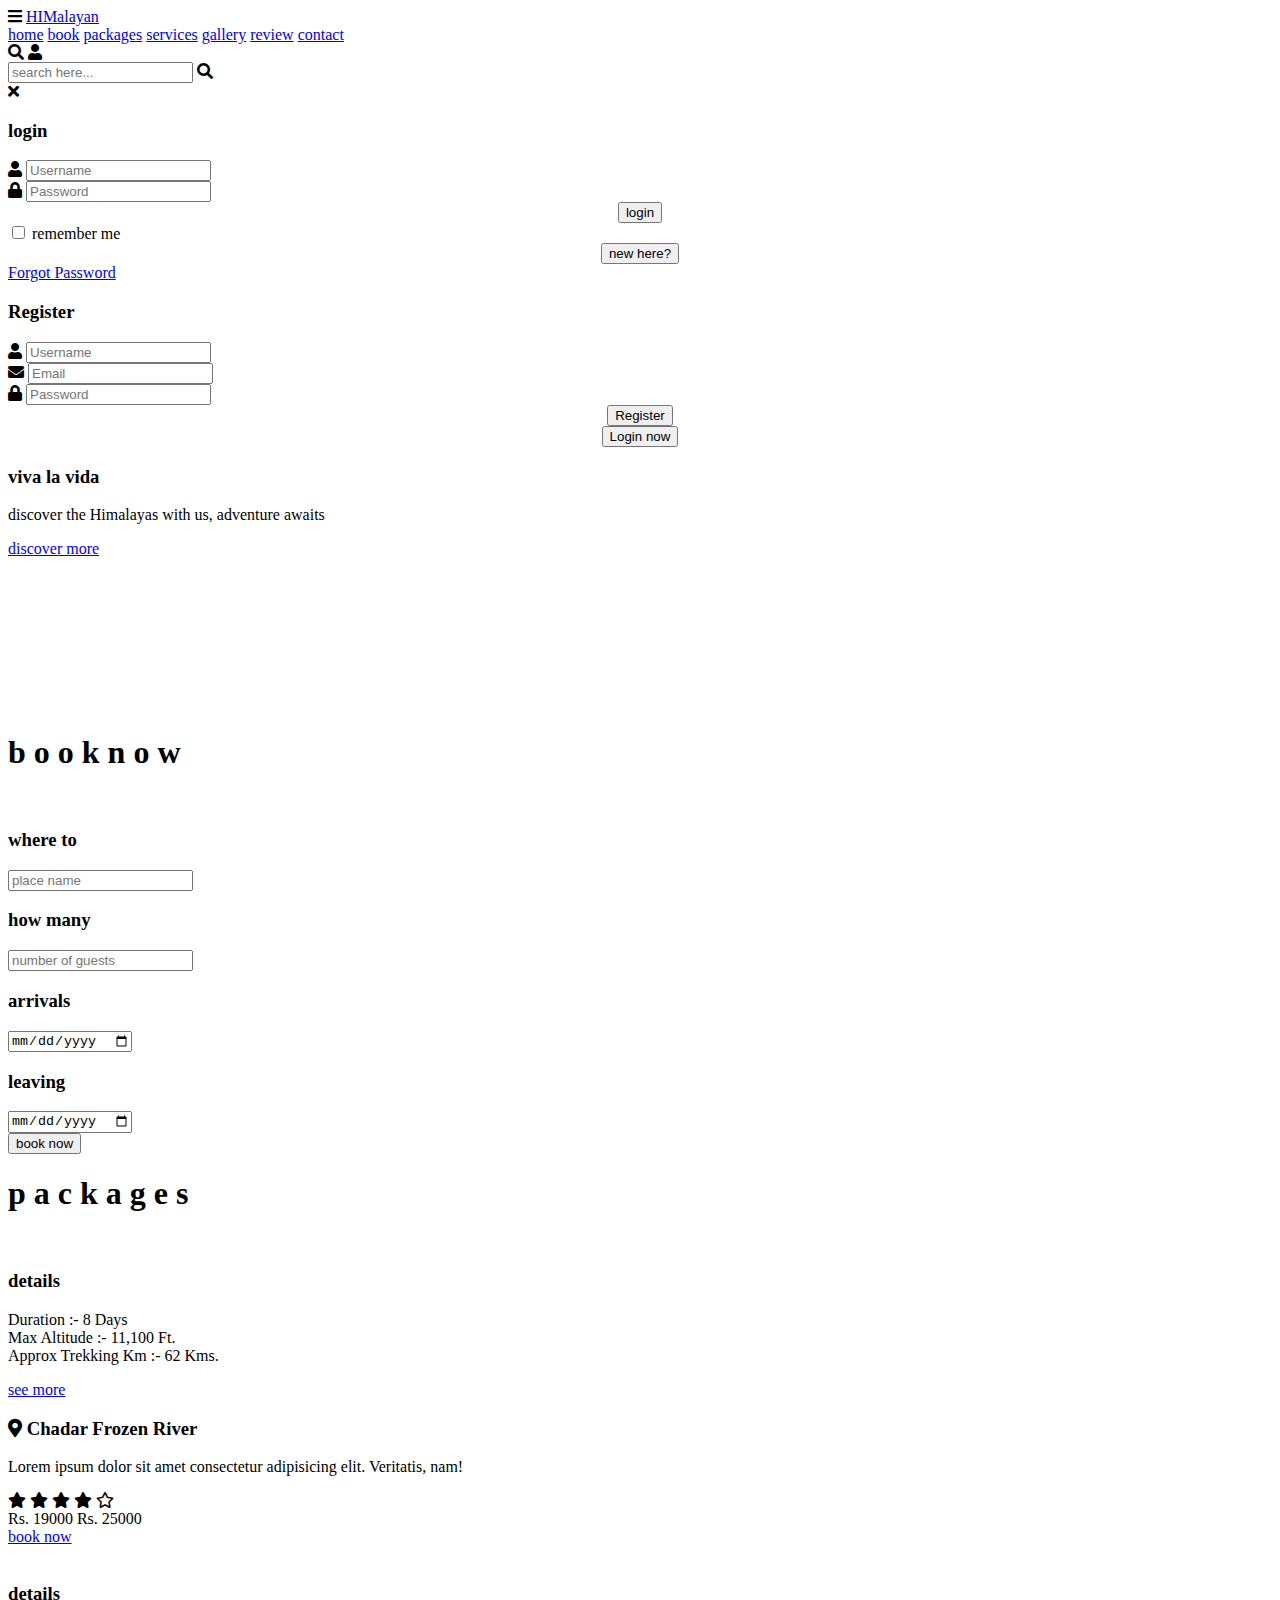
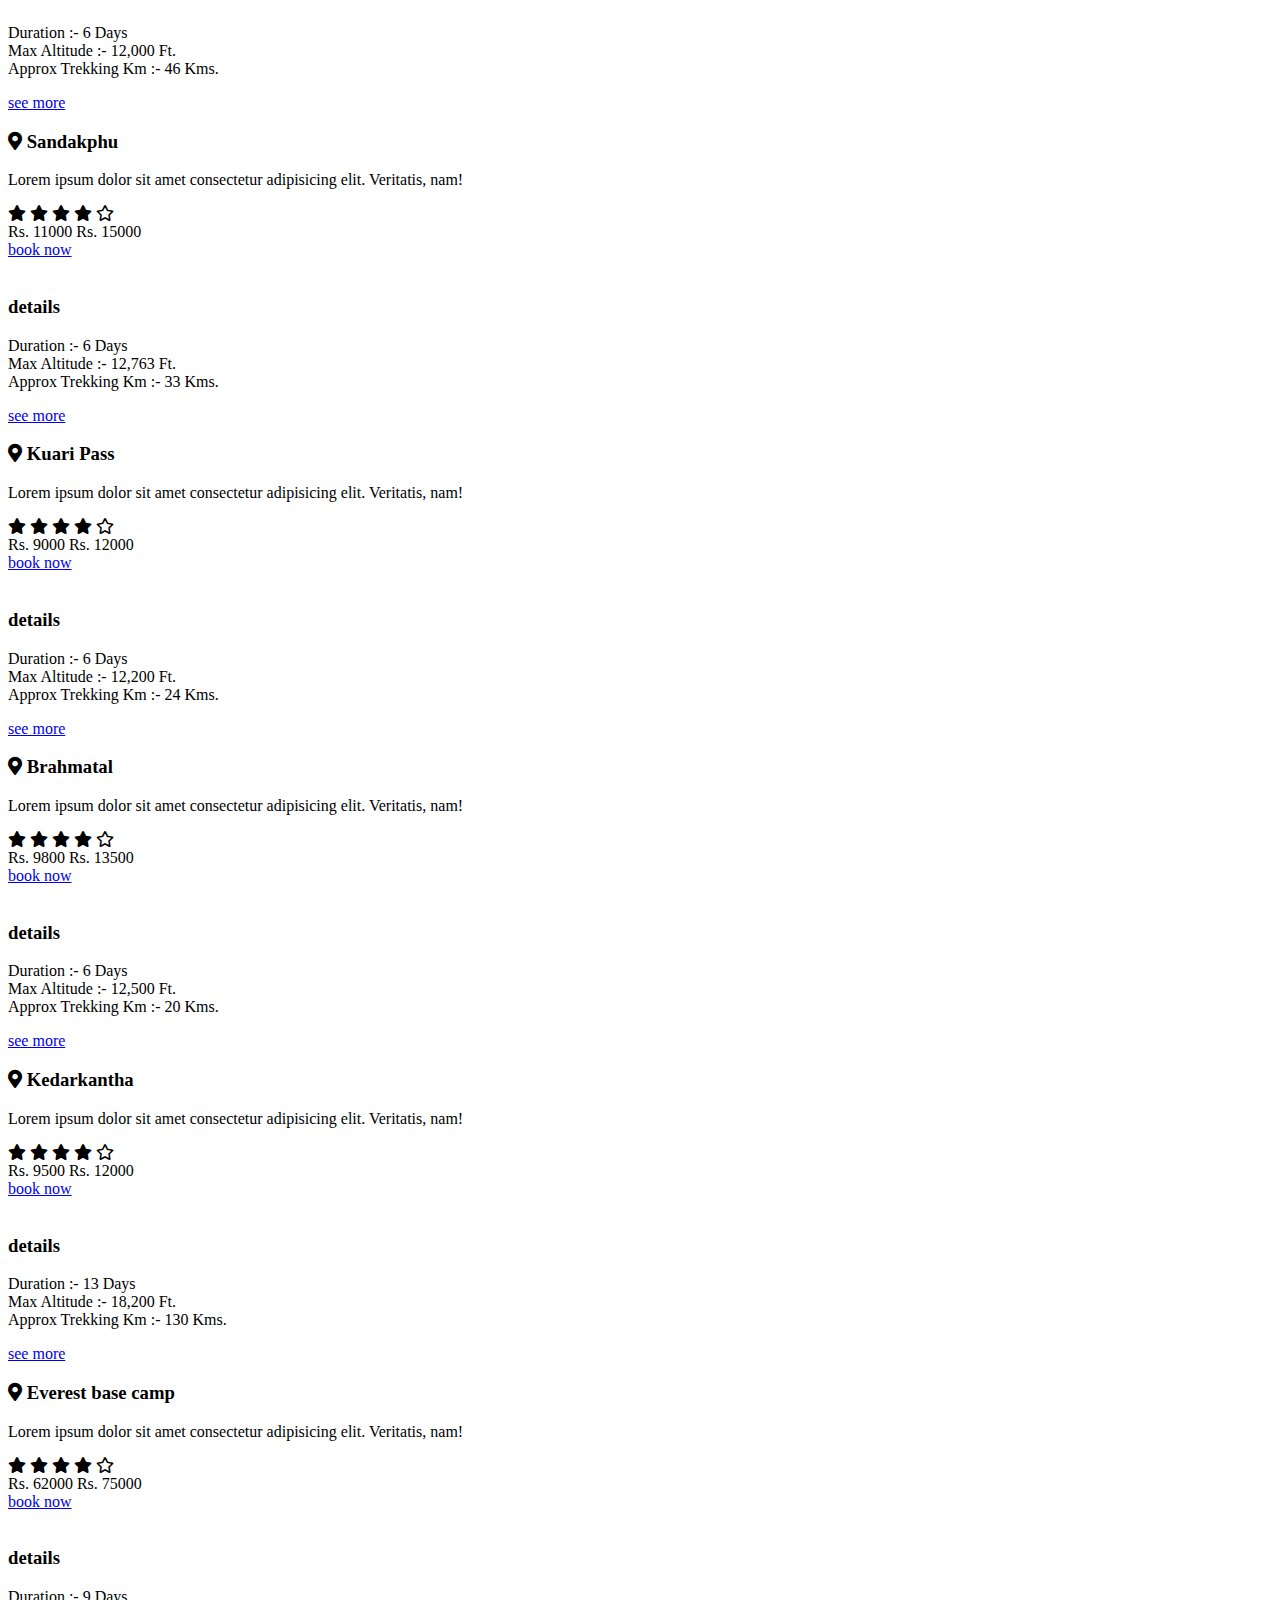
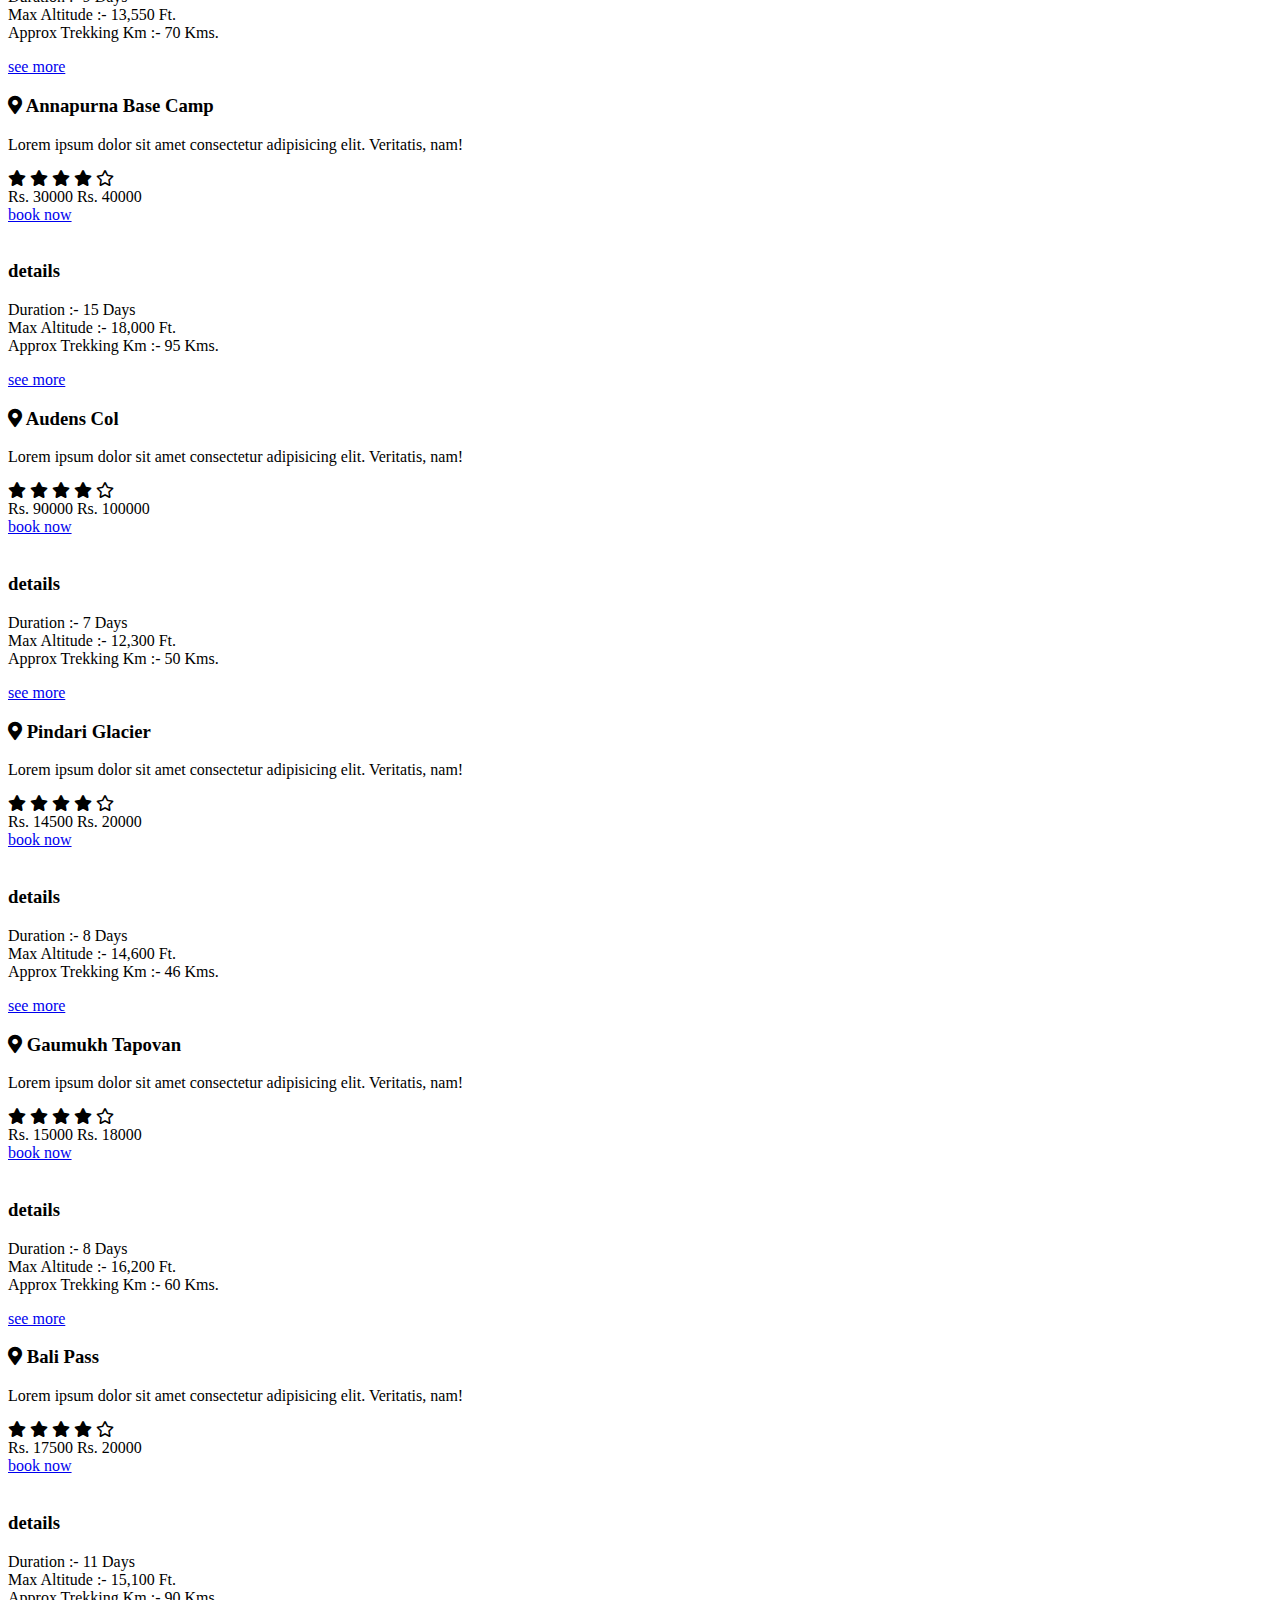
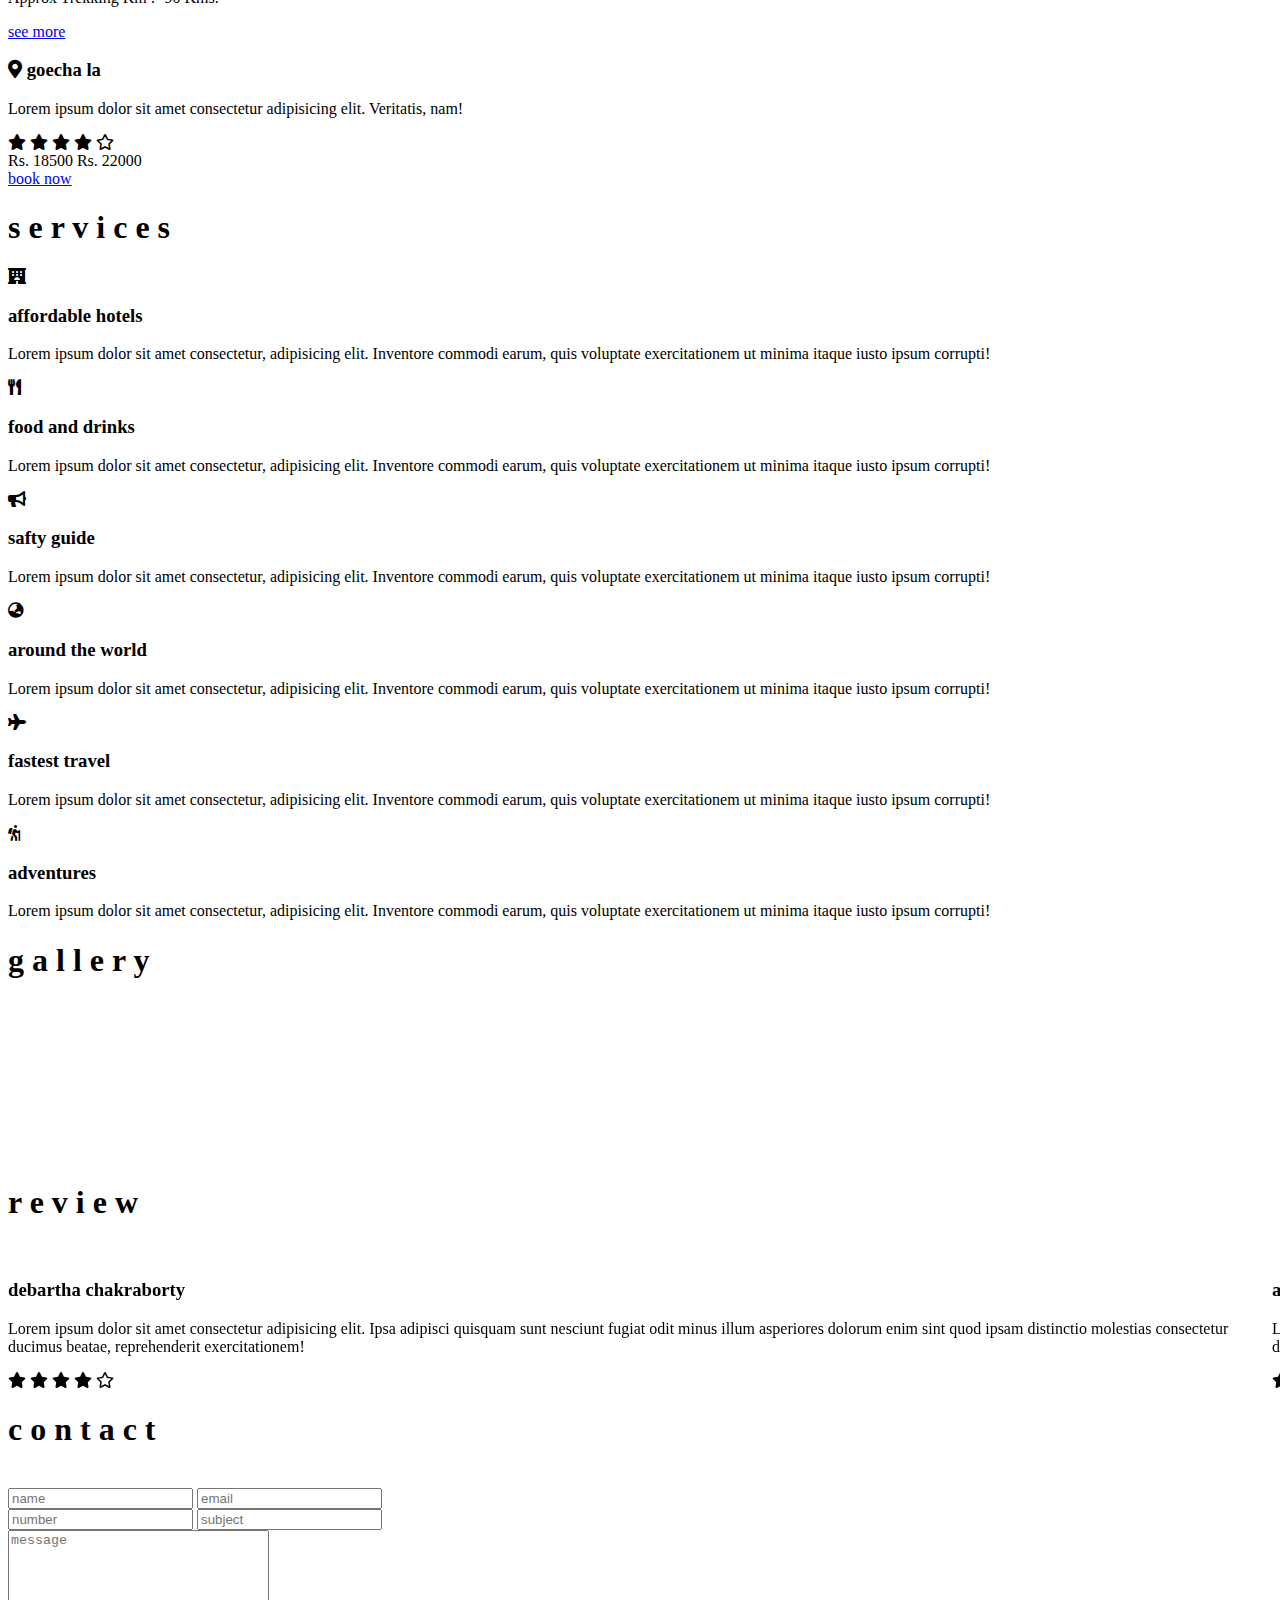
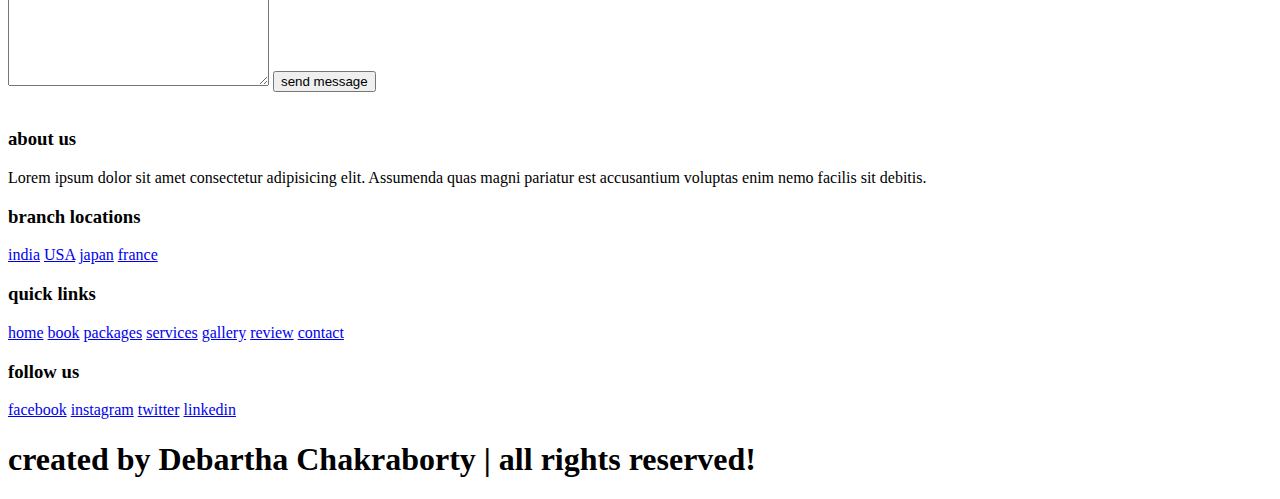
==== index.html @ 040f5879 "Add files via upload" ====
<!DOCTYPE html>
<html lang="en">
<head>
    <meta charset="UTF-8">
    <meta name="viewport" content="width=device-width, initial-scale=1.0">
    <title>Homepage</title>

    <link rel="stylesheet" href="https://unpkg.com/swiper/swiper-bundle.min.css" />

    <link rel="stylesheet" href="https://cdnjs.cloudflare.com/ajax/libs/font-awesome/5.15.3/css/all.min.css">

    <link rel="stylesheet" href="style.css">

</head>
<body>
    
<!-- header section starts  -->
<header>

    <div id="menu-bar" class="fas fa-bars"></div>

    <a href="#" class="logo"><span>HIM</span>alayan</a>

    <nav class="navbar">
        <a href="#home">home</a>
        <a href="#book">book</a>
        <a href="#packages">packages</a> 
        <a href="#services">services</a>
        <a href="#gallery">gallery</a>
        <a href="#review">review</a>
        <a href="#contact">contact</a>
    </nav>

    <div class="icons">
        <i class="fas fa-search" id="search-btn"></i>
        <i class="fas fa-user" id="login-btn"></i>
    </div>

    <form action="" class="search-bar-container">
        <input type="search" id="search-bar" placeholder="search here...">
        <label for="search-bar" class="fas fa-search"></label>
    </form>

</header>

<!-- header section ends -->

<!-- login form container  -->

<div class="login-form-container">

    <i class="fas fa-times" id="form-close"></i>
    <div class="card">
        <div class="inner-box" id="card">
            <div class="card-front">
                <form>
                    <h3>login</h3>
                    <div class="input-field">
                        <i class="fas fa-user"></i>
                        <input type="text" placeholder="Username" />
                    </div>
                    <div class="input-field">
                        <i class="fas fa-lock"></i>
                        <input type="password" placeholder="Password" />
                    </div>
                    <center><input type="submit" value="login" class="btn"></center>
                    <input type="checkbox" id="remember">
                    <label for="remember">remember me</label>
                    <center><button type="button" class="regbtn" onclick="openRegister()">new here?</button></center>
                    <a href="#">Forgot Password</a>
                </form>
            </div>
            <div class="card-back">
                <form>
                    <h3>Register</h3>
                    <div class="input-field">
                        <i class="fas fa-user"></i>
                        <input type="text" placeholder="Username" />
                    </div>
                    <div class="input-field">
                        <i class="fas fa-envelope"></i>
                        <input type="email" placeholder="Email" />
                    </div>
                    <div class="input-field">
                        <i class="fas fa-lock"></i>
                        <input type="password" placeholder="Password" />
                    </div>
                    <center><input type="submit" value="Register" class="btn"></center>
                    <center><button type="button" class="regbtn"onclick="openLogin()">Login now</button></center>
                </form>
            </div>
        </div>
    </div>
</div>

<!-- login form ends -->

<!-- home section starts  -->

<section class="home" id="home">

    <div class="content">
        <h3>viva la vida</h3>
        <p>discover the Himalayas with us, adventure awaits</p>
        <a href="#" class="btn">discover more</a>
    </div>
    <div class="video-container">
        <video src="images/Himalayas.mp4" id="video-slider" loop autoplay muted></video>
    </div>

</section>

<!-- home section ends -->

<!-- book section starts  -->

<section class="book" id="book">

    <h1 class="heading">
        <span>b</span>
        <span>o</span>
        <span>o</span>
        <span>k</span>
        <span class="space"></span>
        <span>n</span>
        <span>o</span>
        <span>w</span>
    </h1>

    <div class="row">

        <div class="image">
            <img src="images/book.svg" alt="">
        </div>

        <form action="">
            <div class="inputBox">
                <h3>where to</h3>
                <input type="text" placeholder="place name">
            </div>
            <div class="inputBox">
                <h3>how many</h3>
                <input type="number" placeholder="number of guests">
            </div>
            <div class="inputBox">
                <h3>arrivals</h3>
                <input type="date">
            </div>
            <div class="inputBox">
                <h3>leaving</h3>
                <input type="date">
            </div>
            <input type="submit" class="btn" value="book now">
        </form>

    </div>

</section>

<!-- book section ends -->

<!-- packages section starts  -->

<section class="packages" id="packages">

    <h1 class="heading">
        <span>p</span>
        <span>a</span>
        <span>c</span>
        <span>k</span>
        <span>a</span>
        <span>g</span>
        <span>e</span>
        <span>s</span>
    </h1>

    <div class="box-container">
        
        <div class="box">
            <div class="details">
                <img src="images/Chadar-Frozen-River-Trek.jpg" alt="">
                <div class="contents">
                    <h3>details</h3>
                    <p>
                        <li>Duration :- 8 Days</li>
                        <li>Max Altitude :- 11,100 Ft.</li>
                        <li> Approx Trekking Km :- 62 Kms.</li>
                    </p>
                    <a href="#" class="btn">see more</a>
                </div>
            </div>
            <div class="content">
                <h3> <i class="fas fa-map-marker-alt"></i> Chadar Frozen River </h3>
                <p>Lorem ipsum dolor sit amet consectetur adipisicing elit. Veritatis, nam!</p>
                <div class="stars">
                    <i class="fas fa-star"></i>
                    <i class="fas fa-star"></i>
                    <i class="fas fa-star"></i>
                    <i class="fas fa-star"></i>
                    <i class="far fa-star"></i>
                </div>
                <div class="price"> Rs. 19000 <span>Rs. 25000</span> </div>
                <a href="#book" class="btn">book now</a>
            </div>
        </div>

        <div class="box">
            <div class="details">
                <img src="images/Sandakphu-Trek.jpg" alt="">
                <div class="contents">
                    <h3>details</h3>
                    <p>
                        <li>Duration :- 6 Days</li>
                        <li>Max Altitude :- 12,000 Ft.</li>
                        <li> Approx Trekking Km :- 46 Kms.</li>
                    </p>
                    <a href="sandakphu.html" class="btn">see more</a>
                </div>
            </div>
            <div class="content">
                <h3> <i class="fas fa-map-marker-alt"></i> Sandakphu </h3>
                <p>Lorem ipsum dolor sit amet consectetur adipisicing elit. Veritatis, nam!</p>
                <div class="stars">
                    <i class="fas fa-star"></i>
                    <i class="fas fa-star"></i>
                    <i class="fas fa-star"></i>
                    <i class="fas fa-star"></i>
                    <i class="far fa-star"></i>
                </div>
                <div class="price"> Rs. 11000 <span>Rs. 15000</span> </div>
                <a href="#book" class="btn">book now</a>
            </div>
        </div>

        <div class="box">
            <div class="details">
                <img src="images/Winter-Kuari-Pass.jpg" alt="">
                <div class="contents">
                    <h3>details</h3>
                    <p>
                        <li>Duration :- 6 Days</li>
                        <li>Max Altitude :- 12,763 Ft.</li>
                        <li> Approx Trekking Km :- 33 Kms.</li>
                    </p>
                    <a href="kuari.html" class="btn">see more</a>
                </div>
            </div>
            <div class="content">
                <h3> <i class="fas fa-map-marker-alt"></i> Kuari Pass </h3>
                <p>Lorem ipsum dolor sit amet consectetur adipisicing elit. Veritatis, nam!</p>
                <div class="stars">
                    <i class="fas fa-star"></i>
                    <i class="fas fa-star"></i>
                    <i class="fas fa-star"></i>
                    <i class="fas fa-star"></i>
                    <i class="far fa-star"></i>
                </div>
                <div class="price"> Rs. 9000 <span>Rs. 12000</span> </div>
                <a href="#book" class="btn">book now</a>
            </div>
        </div>

        <div class="box">
            <div class="details">
                <img src="images/Brahmatal-Trek.jpg" alt="">
                <div class="contents">
                    <h3>details</h3>
                    <p>
                        <li>Duration :- 6 Days</li>
                        <li>Max Altitude :- 12,200 Ft.</li>
                        <li> Approx Trekking Km :- 24 Kms.</li>
                    </p>
                    <a href="brahmatal.html" class="btn">see more</a>
                </div>
            </div>
            <div class="content">
                <h3> <i class="fas fa-map-marker-alt"></i> Brahmatal </h3>
                <p>Lorem ipsum dolor sit amet consectetur adipisicing elit. Veritatis, nam!</p>
                <div class="stars">
                    <i class="fas fa-star"></i>
                    <i class="fas fa-star"></i>
                    <i class="fas fa-star"></i>
                    <i class="fas fa-star"></i>
                    <i class="far fa-star"></i>
                </div>
                <div class="price"> Rs. 9800 <span>Rs. 13500</span> </div>
                <a href="#book" class="btn">book now</a>
            </div>
        </div>

        <div class="box">
            <div class="details">
                <img src="images/Kedarkantha-Trek.jpg" alt="">
                <div class="contents">
                    <h3>details</h3>
                    <p>
                        <li>Duration :- 6 Days</li>
                        <li>Max Altitude :- 12,500 Ft.</li>
                        <li> Approx Trekking Km :- 20 Kms.</li>
                    </p>
                    <a href="kedarkantha.html" class="btn">see more</a>
                </div>
            </div>
            <div class="content">
                <h3> <i class="fas fa-map-marker-alt"></i> Kedarkantha </h3>
                <p>Lorem ipsum dolor sit amet consectetur adipisicing elit. Veritatis, nam!</p>
                <div class="stars">
                    <i class="fas fa-star"></i>
                    <i class="fas fa-star"></i>
                    <i class="fas fa-star"></i>
                    <i class="fas fa-star"></i>
                    <i class="far fa-star"></i>
                </div>
                <div class="price"> Rs. 9500 <span>Rs. 12000</span> </div>
                <a href="#book" class="btn">book now</a>
            </div>
        </div>

        <div class="box">
            <div class="details">
                <img src="images/everest-base-camp-trek-nepal.jpg" alt="">
                <div class="contents">
                    <h3>details</h3>
                    <p>
                        <li>Duration :- 13 Days</li>
                        <li>Max Altitude :- 18,200 Ft.</li>
                        <li> Approx Trekking Km :- 130 Kms.</li>
                    </p>
                    <a href="#" class="btn">see more</a>
                </div>
            </div>
            <div class="content">
                <h3> <i class="fas fa-map-marker-alt"></i> Everest base camp </h3>
                <p>Lorem ipsum dolor sit amet consectetur adipisicing elit. Veritatis, nam!</p>
                <div class="stars">
                    <i class="fas fa-star"></i>
                    <i class="fas fa-star"></i>
                    <i class="fas fa-star"></i>
                    <i class="fas fa-star"></i>
                    <i class="far fa-star"></i>
                </div>
                <div class="price"> Rs. 62000 <span>Rs. 75000</span> </div>
                <a href="#book" class="btn">book now</a>
            </div>
        </div>

        <div class="box">
            <div class="details">
                <img src="images/Annapurna-Base-Camp-Trek.jpg" alt="">
                <div class="contents">
                    <h3>details</h3>
                    <p>
                        <li>Duration :- 9 Days</li>
                        <li>Max Altitude :- 13,550 Ft.</li>
                        <li> Approx Trekking Km :- 70 Kms.</li>
                    </p>
                    <a href="#" class="btn">see more</a>
                </div>
            </div>
            <div class="content">
                <h3> <i class="fas fa-map-marker-alt"></i> Annapurna Base Camp </h3>
                <p>Lorem ipsum dolor sit amet consectetur adipisicing elit. Veritatis, nam!</p>
                <div class="stars">
                    <i class="fas fa-star"></i>
                    <i class="fas fa-star"></i>
                    <i class="fas fa-star"></i>
                    <i class="fas fa-star"></i>
                    <i class="far fa-star"></i>
                </div>
                <div class="price"> Rs. 30000 <span>Rs. 40000</span> </div>
                <a href="#book" class="btn">book now</a>
            </div>
        </div>
        <div class="box">
            <div class="details">
                <img src="images/Audens-Col-Expedition.jpg" alt="">
                <div class="contents">
                    <h3>details</h3>
                    <p>
                        <li>Duration :- 15 Days</li>
                        <li>Max Altitude :- 18,000 Ft.</li>
                        <li> Approx Trekking Km :- 95 Kms.</li>
                    </p>
                    <a href="#" class="btn">see more</a>
                </div>
            </div>
            <div class="content">
                <h3> <i class="fas fa-map-marker-alt"></i> Audens Col </h3>
                <p>Lorem ipsum dolor sit amet consectetur adipisicing elit. Veritatis, nam!</p>
                <div class="stars">
                    <i class="fas fa-star"></i>
                    <i class="fas fa-star"></i>
                    <i class="fas fa-star"></i>
                    <i class="fas fa-star"></i>
                    <i class="far fa-star"></i>
                </div>
                <div class="price"> Rs. 90000 <span>Rs. 100000</span> </div>
                <a href="#book" class="btn">book now</a>
            </div>
        </div>

        <div class="box">
            <div class="details">
                <img src="images/Pindari-Glacier-Trek.jpg" alt="">
                <div class="contents">
                    <h3>details</h3>
                    <p>
                        <li>Duration :- 7 Days</li>
                        <li>Max Altitude :- 12,300 Ft.</li>
                        <li> Approx Trekking Km :- 50 Kms.</li>
                    </p>
                    <a href="#" class="btn">see more</a>
                </div>
            </div>
            <div class="content">
                <h3> <i class="fas fa-map-marker-alt"></i> Pindari Glacier</h3>
                <p>Lorem ipsum dolor sit amet consectetur adipisicing elit. Veritatis, nam!</p>
                <div class="stars">
                    <i class="fas fa-star"></i>
                    <i class="fas fa-star"></i>
                    <i class="fas fa-star"></i>
                    <i class="fas fa-star"></i>
                    <i class="far fa-star"></i>
                </div>
                <div class="price"> Rs. 14500 <span>Rs. 20000</span> </div>
                <a href="#book" class="btn">book now</a>
            </div>
        </div>
        <div class="box">
            <div class="details">
                <img src="images/Gaumukh-Tapovan-Trek.jpg" alt="">
                <div class="contents">
                    <h3>details</h3>
                    <p>
                        <li>Duration :- 8 Days</li>
                        <li>Max Altitude :- 14,600 Ft.</li>
                        <li> Approx Trekking Km :- 46 Kms.</li>
                    </p>
                    <a href="gaumukh.html" class="btn">see more</a>
                </div>
            </div>
            <div class="content">
                <h3> <i class="fas fa-map-marker-alt"></i> Gaumukh Tapovan </h3>
                <p>Lorem ipsum dolor sit amet consectetur adipisicing elit. Veritatis, nam!</p>
                <div class="stars">
                    <i class="fas fa-star"></i>
                    <i class="fas fa-star"></i>
                    <i class="fas fa-star"></i>
                    <i class="fas fa-star"></i>
                    <i class="far fa-star"></i>
                </div>
                <div class="price"> Rs. 15000 <span>Rs. 18000</span> </div>
                <a href="#book" class="btn">book now</a>
            </div>
        </div>
        <div class="box">
            <div class="details">
                <img src="images/Bali-Pass.jpg" alt="">
                <div class="contents">
                    <h3>details</h3>
                    <p>
                        <li>Duration :- 8 Days</li>
                        <li>Max Altitude :- 16,200 Ft.</li>
                        <li> Approx Trekking Km :- 60 Kms.</li>
                    </p>
                    <a href="#" class="btn">see more</a>
                </div>
            </div>
            <div class="content">
                <h3> <i class="fas fa-map-marker-alt"></i> Bali Pass </h3>
                <p>Lorem ipsum dolor sit amet consectetur adipisicing elit. Veritatis, nam!</p>
                <div class="stars">
                    <i class="fas fa-star"></i>
                    <i class="fas fa-star"></i>
                    <i class="fas fa-star"></i>
                    <i class="fas fa-star"></i>
                    <i class="far fa-star"></i>
                </div>
                <div class="price"> Rs. 17500 <span>Rs. 20000</span> </div>
                <a href="#book" class="btn">book now</a>
            </div>
        </div>
        <div class="box">
            <div class="details">
                <img src="images/goechala-trek.jpg" alt="">
                <div class="contents">
                    <h3>details</h3>
                    <p>
                        <li>Duration :- 11 Days</li>
                        <li>Max Altitude :- 15,100 Ft.</li>
                        <li> Approx Trekking Km :- 90 Kms.</li>
                    </p>
                    <a href="goechala.html" class="btn">see more</a>
                </div>
            </div>
            <div class="content">
                <h3> <i class="fas fa-map-marker-alt"></i> goecha la </h3>
                <p>Lorem ipsum dolor sit amet consectetur adipisicing elit. Veritatis, nam!</p>
                <div class="stars">
                    <i class="fas fa-star"></i>
                    <i class="fas fa-star"></i>
                    <i class="fas fa-star"></i>
                    <i class="fas fa-star"></i>
                    <i class="far fa-star"></i>
                </div>
                <div class="price"> Rs. 18500 <span>Rs. 22000</span> </div>
                <a href="#book" class="btn">book now</a>
            </div>
        </div>
    </div>

</section>

<!-- packages section ends -->

<!-- services section starts  -->

<section class="services" id="services">

    <h1 class="heading">
        <span>s</span>
        <span>e</span>
        <span>r</span>
        <span>v</span>
        <span>i</span>
        <span>c</span>
        <span>e</span>
        <span>s</span>
    </h1>

    <div class="box-container">

        <div class="box">
            <i class="fas fa-hotel"></i>
            <h3>affordable hotels</h3>
            <p>Lorem ipsum dolor sit amet consectetur, adipisicing elit. Inventore commodi earum, quis voluptate exercitationem ut minima itaque iusto ipsum corrupti!</p>
        </div>
        <div class="box">
            <i class="fas fa-utensils"></i>
            <h3>food and drinks</h3>
            <p>Lorem ipsum dolor sit amet consectetur, adipisicing elit. Inventore commodi earum, quis voluptate exercitationem ut minima itaque iusto ipsum corrupti!</p>
        </div>
        <div class="box">
            <i class="fas fa-bullhorn"></i>
            <h3>safty guide</h3>
            <p>Lorem ipsum dolor sit amet consectetur, adipisicing elit. Inventore commodi earum, quis voluptate exercitationem ut minima itaque iusto ipsum corrupti!</p>
        </div>
        <div class="box">
            <i class="fas fa-globe-asia"></i>
            <h3>around the world</h3>
            <p>Lorem ipsum dolor sit amet consectetur, adipisicing elit. Inventore commodi earum, quis voluptate exercitationem ut minima itaque iusto ipsum corrupti!</p>
        </div>
        <div class="box">
            <i class="fas fa-plane"></i>
            <h3>fastest travel</h3>
            <p>Lorem ipsum dolor sit amet consectetur, adipisicing elit. Inventore commodi earum, quis voluptate exercitationem ut minima itaque iusto ipsum corrupti!</p>
        </div>
        <div class="box">
            <i class="fas fa-hiking"></i>
            <h3>adventures</h3>
            <p>Lorem ipsum dolor sit amet consectetur, adipisicing elit. Inventore commodi earum, quis voluptate exercitationem ut minima itaque iusto ipsum corrupti!</p>
        </div>

    </div>

</section>

<!-- services section ends -->

<!-- gallery section starts  -->

<section class="gallery" id="gallery">

    <h1 class="heading">
        <span>g</span>
        <span>a</span>
        <span>l</span>
        <span>l</span>
        <span>e</span>
        <span>r</span>
        <span>y</span>
    </h1>

    <div class="box-container">

        <div class="box">
            <img src="images/hm1.jpg" alt="">
        </div>
        <div class="box">
            <img src="images/hm2.jpg" alt="">
        </div>
        <div class="box">
            <img src="images/hm3.jpg" alt="">
        </div>
        <div class="box">
            <img src="images/hm4.jpg" alt="">
        </div>
        <div class="box">
            <img src="images/hm5.jpg" alt="">
        </div>
        <div class="box">
            <img src="images/hm6.jpg" alt="">
        </div>
        <div class="box">
            <img src="images/hm7.jpg" alt="">
        </div>
        <div class="box">
            <img src="images/hm8.jpg" alt="">
        </div>
        <div class="box">
            <img src="images/hm9.jpg" alt="">
        </div>

    </div>

</section>

<!-- gallery section ends -->

<!-- review section starts  -->

<section class="review" id="review">

    <h1 class="heading">
        <span>r</span>
        <span>e</span>
        <span>v</span>
        <span>i</span>
        <span>e</span>
        <span>w</span>
    </h1>

    <div class="swiper-container review-slider">

        <div class="swiper-wrapper">

            <div class="swiper-slide">
                <div class="box">
                    <img src="images/ricky.jpeg" alt="">
                    <h3>debartha chakraborty</h3>
                    <p>Lorem ipsum dolor sit amet consectetur adipisicing elit. Ipsa adipisci quisquam sunt nesciunt fugiat odit minus illum asperiores dolorum enim sint quod ipsam distinctio molestias consectetur ducimus beatae, reprehenderit exercitationem!</p>
                    <div class="stars">
                        <i class="fas fa-star"></i>
                        <i class="fas fa-star"></i>
                        <i class="fas fa-star"></i>
                        <i class="fas fa-star"></i>
                        <i class="far fa-star"></i>
                    </div>
                </div>
            </div>
            <div class="swiper-slide">
                <div class="box">
                    <img src="images/anitesh.jpeg" alt="">
                    <h3>anitesh kundu</h3>
                    <p>Lorem ipsum dolor sit amet consectetur adipisicing elit. Ipsa adipisci quisquam sunt nesciunt fugiat odit minus illum asperiores dolorum enim sint quod ipsam distinctio molestias consectetur ducimus beatae, reprehenderit exercitationem!</p>
                    <div class="stars">
                        <i class="fas fa-star"></i>
                        <i class="fas fa-star"></i>
                        <i class="fas fa-star"></i>
                        <i class="fas fa-star"></i>
                        <i class="far fa-star"></i>
                    </div>
                </div>
            </div>
            
            <div class="swiper-slide">
                <div class="box">
                    <img src="images/shrestha.jpeg" alt="">
                    <h3>shrestha banerjee</h3>
                    <p>Lorem ipsum dolor sit amet consectetur adipisicing elit. Ipsa adipisci quisquam sunt nesciunt fugiat odit minus illum asperiores dolorum enim sint quod ipsam distinctio molestias consectetur ducimus beatae, reprehenderit exercitationem!</p>
                    <div class="stars">
                        <i class="fas fa-star"></i>
                        <i class="fas fa-star"></i>
                        <i class="fas fa-star"></i>
                        <i class="fas fa-star"></i>
                        <i class="far fa-star"></i>
                    </div>
                </div>
            </div>
            <div class="swiper-slide">
                <div class="box">
                    <img src="images/ayan.jpeg" alt="">
                    <h3>ayan dhua</h3>
                    <p>Lorem ipsum dolor sit amet consectetur adipisicing elit. Ipsa adipisci quisquam sunt nesciunt fugiat odit minus illum asperiores dolorum enim sint quod ipsam distinctio molestias consectetur ducimus beatae, reprehenderit exercitationem!</p>
                    <div class="stars">
                        <i class="fas fa-star"></i>
                        <i class="fas fa-star"></i>
                        <i class="fas fa-star"></i>
                        <i class="fas fa-star"></i>
                        <i class="far fa-star"></i>
                    </div>
                </div>
            </div>
            <div class="swiper-slide">
                <div class="box">
                    <img src="images/biltu.jpeg" alt="">
                    <h3>biltu pal</h3>
                    <p>Lorem ipsum dolor sit amet consectetur adipisicing elit. Ipsa adipisci quisquam sunt nesciunt fugiat odit minus illum asperiores dolorum enim sint quod ipsam distinctio molestias consectetur ducimus beatae, reprehenderit exercitationem!</p>
                    <div class="stars">
                        <i class="fas fa-star"></i>
                        <i class="fas fa-star"></i>
                        <i class="fas fa-star"></i>
                        <i class="fas fa-star"></i>
                        <i class="far fa-star"></i>
                    </div>
                </div>
            </div>

        </div>

    </div>

</section>

<!-- review section ends -->

<!-- contact section starts  -->

<section class="contact" id="contact">
    
    <h1 class="heading">
        <span>c</span>
        <span>o</span>
        <span>n</span>
        <span>t</span>
        <span>a</span>
        <span>c</span>
        <span>t</span>
    </h1>

    <div class="row">

        <div class="image">
            <img src="images/contact-img.svg" alt="">
        </div>

        <form action="">
            <div class="inputBox">
                <input type="text" placeholder="name">
                <input type="email" placeholder="email">
            </div>
            <div class="inputBox">
                <input type="number" placeholder="number">
                <input type="text" placeholder="subject">
            </div>
            <textarea placeholder="message" name="" id="" cols="30" rows="10"></textarea>
            <input type="submit" class="btn" value="send message">
        </form>

    </div>
    
</section>

<!-- contact section ends -->

<!-- brand section  -->
<section class="brand-container">

    <div class="swiper-container brand-slider">
        <div class="swiper-wrapper">
            <div class="swiper-slide"><img src="images/1.jpg" alt=""></div>
            <div class="swiper-slide"><img src="images/2.jpg" alt=""></div>
            <div class="swiper-slide"><img src="images/3.jpg" alt=""></div>
            <div class="swiper-slide"><img src="images/4.jpg" alt=""></div>
            <div class="swiper-slide"><img src="images/5.jpg" alt=""></div>
            <div class="swiper-slide"><img src="images/6.jpg" alt=""></div>
        </div>
    </div>

</section>

<!-- footer section  -->

<section class="footer">

    <div class="box-container">

        <div class="box">
            <h3>about us</h3>
            <p>Lorem ipsum dolor sit amet consectetur adipisicing elit. Assumenda quas magni pariatur est accusantium voluptas enim nemo facilis sit debitis.</p>
        </div>
        <div class="box">
            <h3>branch locations</h3>
            <a href="#">india</a>
            <a href="#">USA</a>
            <a href="#">japan</a>
            <a href="#">france</a>
        </div>
        <div class="box">
            <h3>quick links</h3>
            <a href="#home">home</a>
            <a href="#book">book</a>
            <a href="#packages">packages</a>
            <a href="#services">services</a>
            <a href="#gallery">gallery</a>
            <a href="#review">review</a>
            <a href="#contact">contact</a>
        </div>
        <div class="box">
            <h3>follow us</h3>
            <a href="#">facebook</a>
            <a href="#">instagram</a>
            <a href="#">twitter</a>
            <a href="#">linkedin</a>
        </div>

    </div>

    <h1 class="credit"> created by <span> Debartha Chakraborty </span> | all rights reserved! </h1>

</section>





<script>
    var card = document.getElementById("card");
    function openRegister(){
        card.style.transform = "rotateY(180deg)"
    }
    function openLogin(){
        card.style.transform = "rotateY(360deg)"
    }
</script>


<script src="https://unpkg.com/swiper/swiper-bundle.min.js"></script>

<!-- custom js file link  -->
<script src="script.js"></script>

</body>
</html>
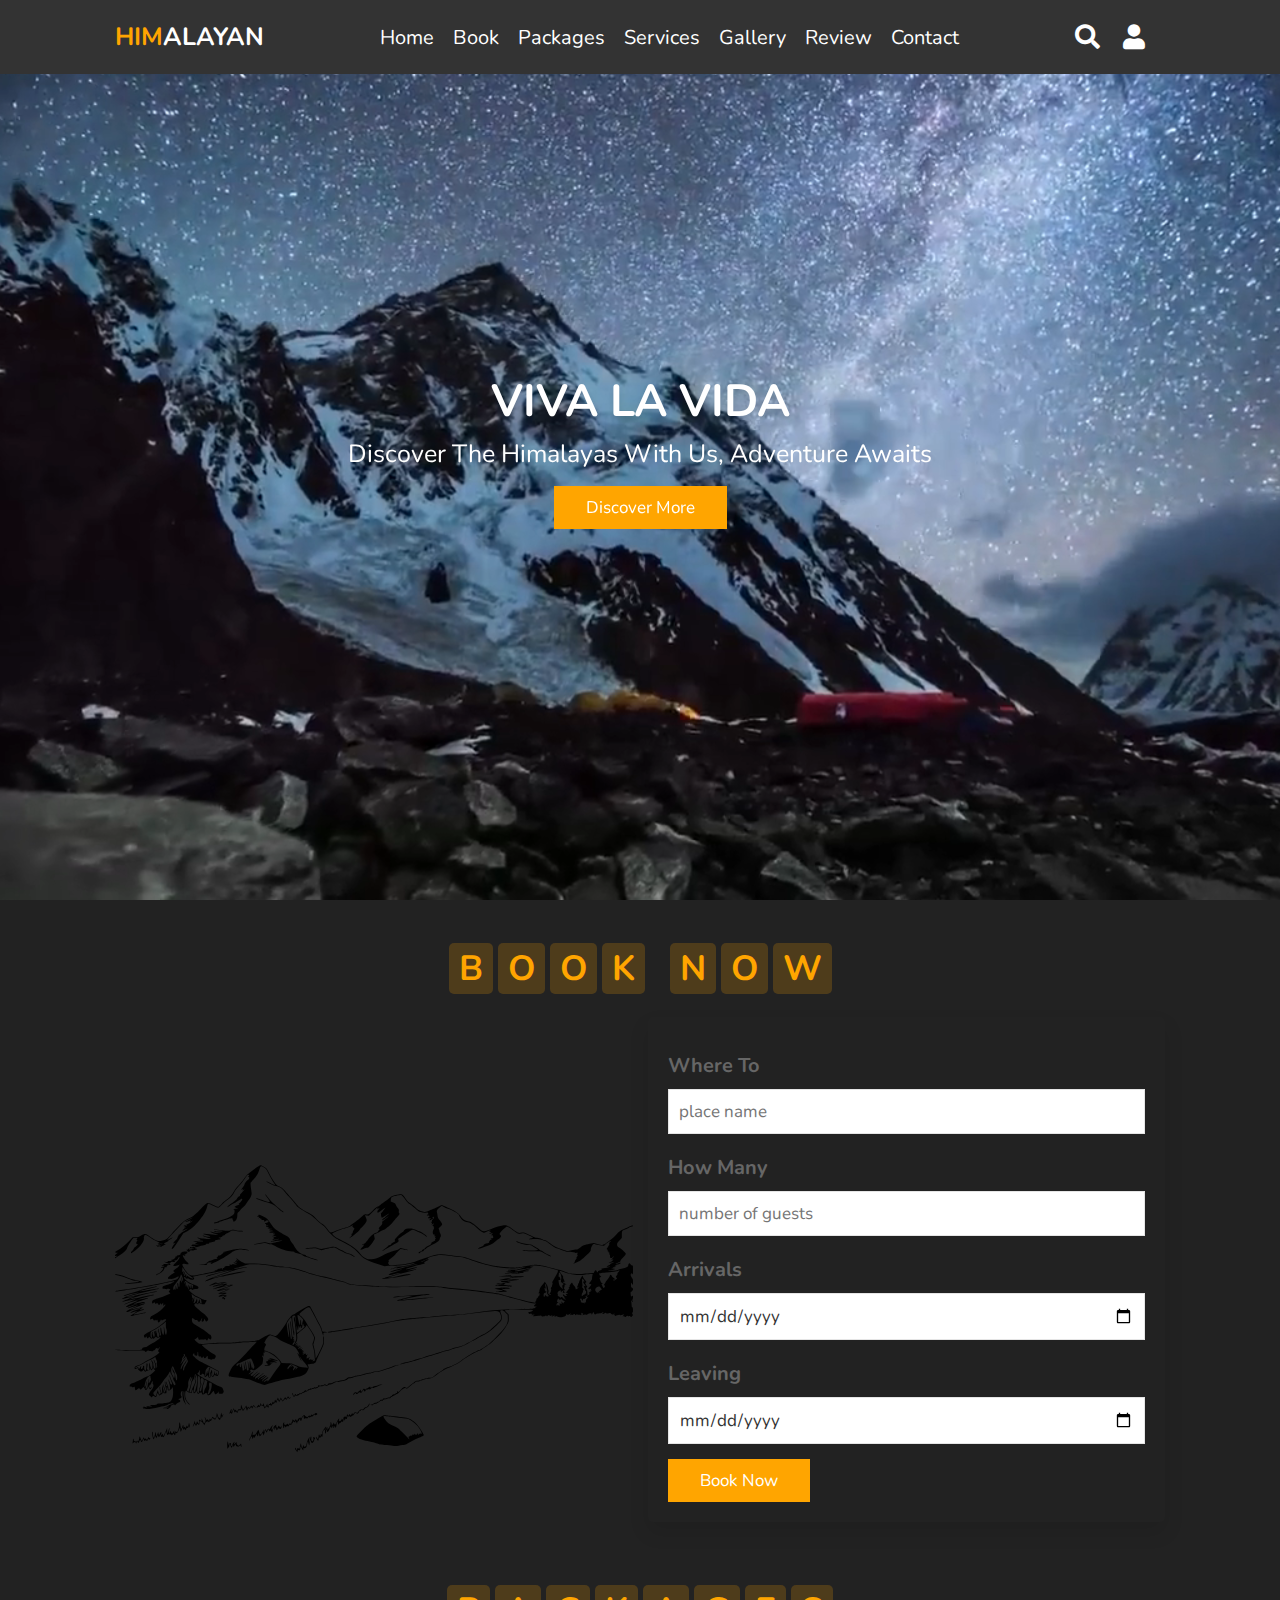
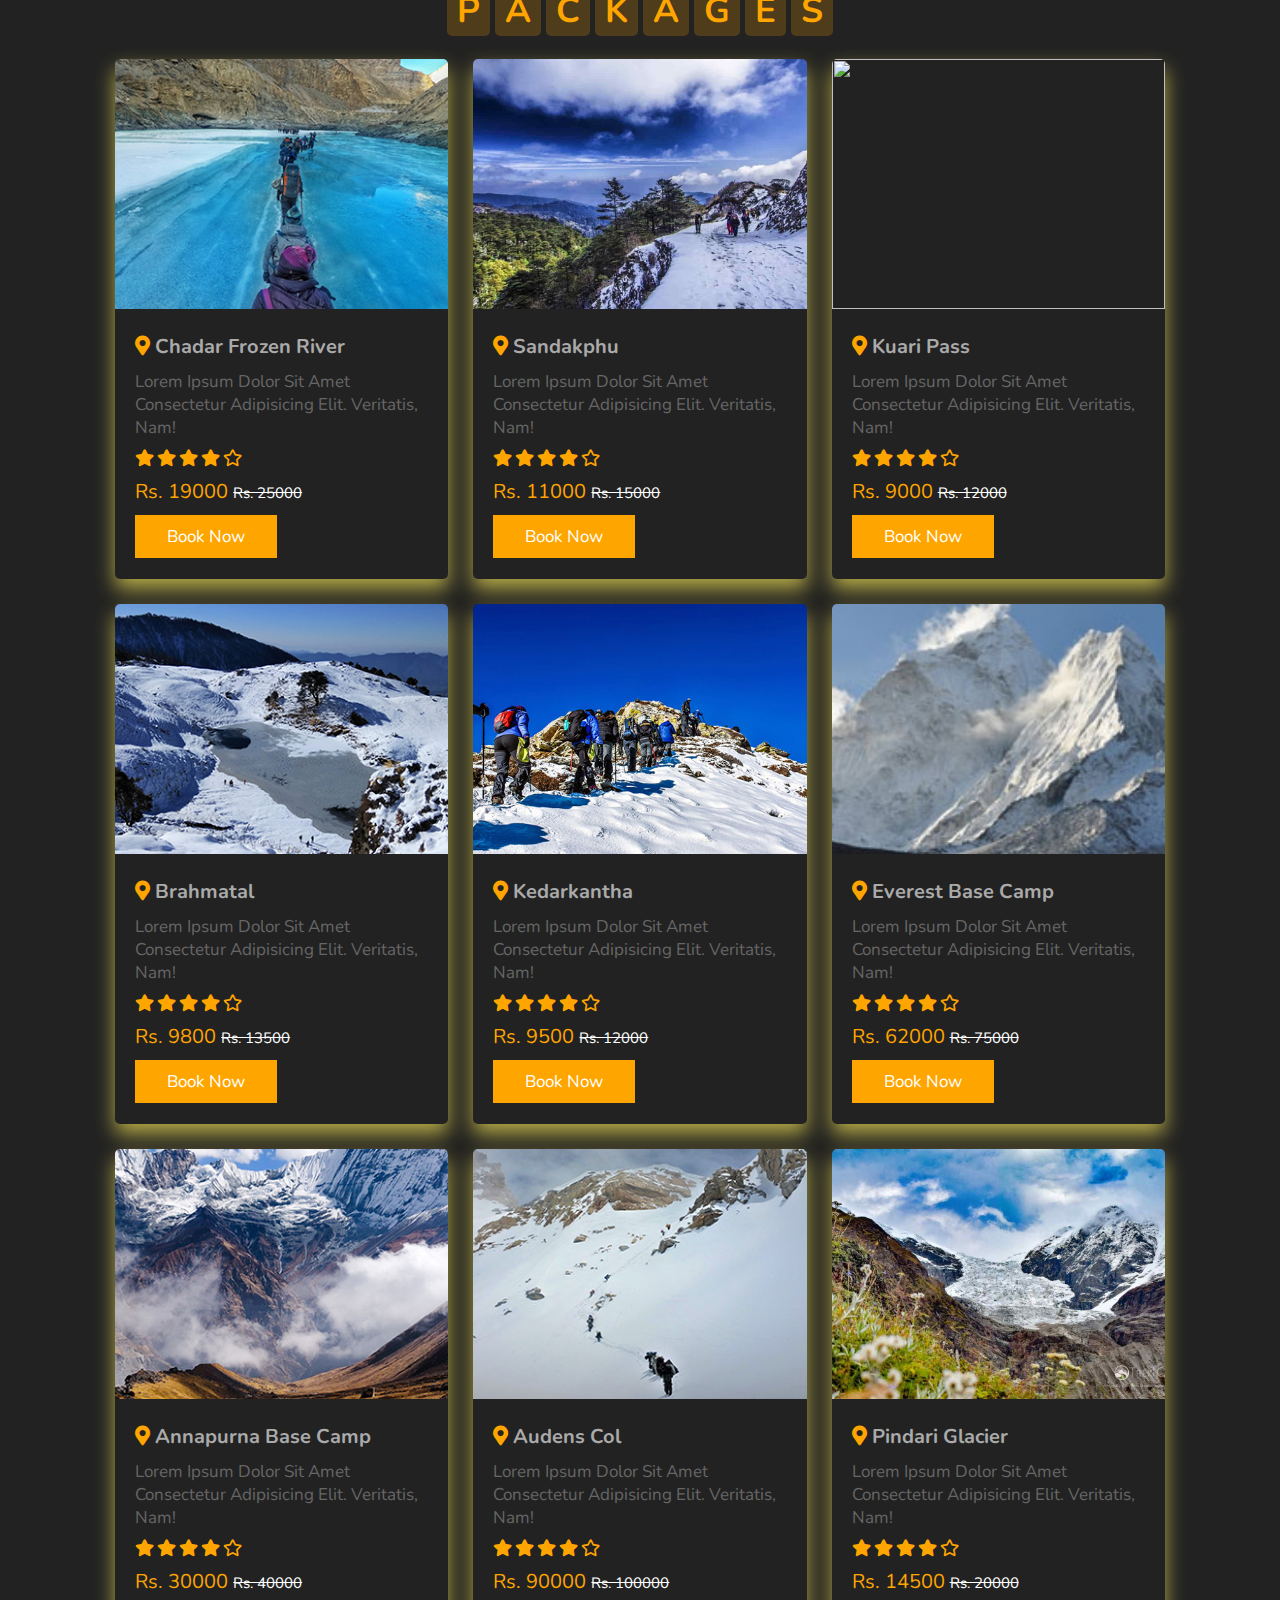
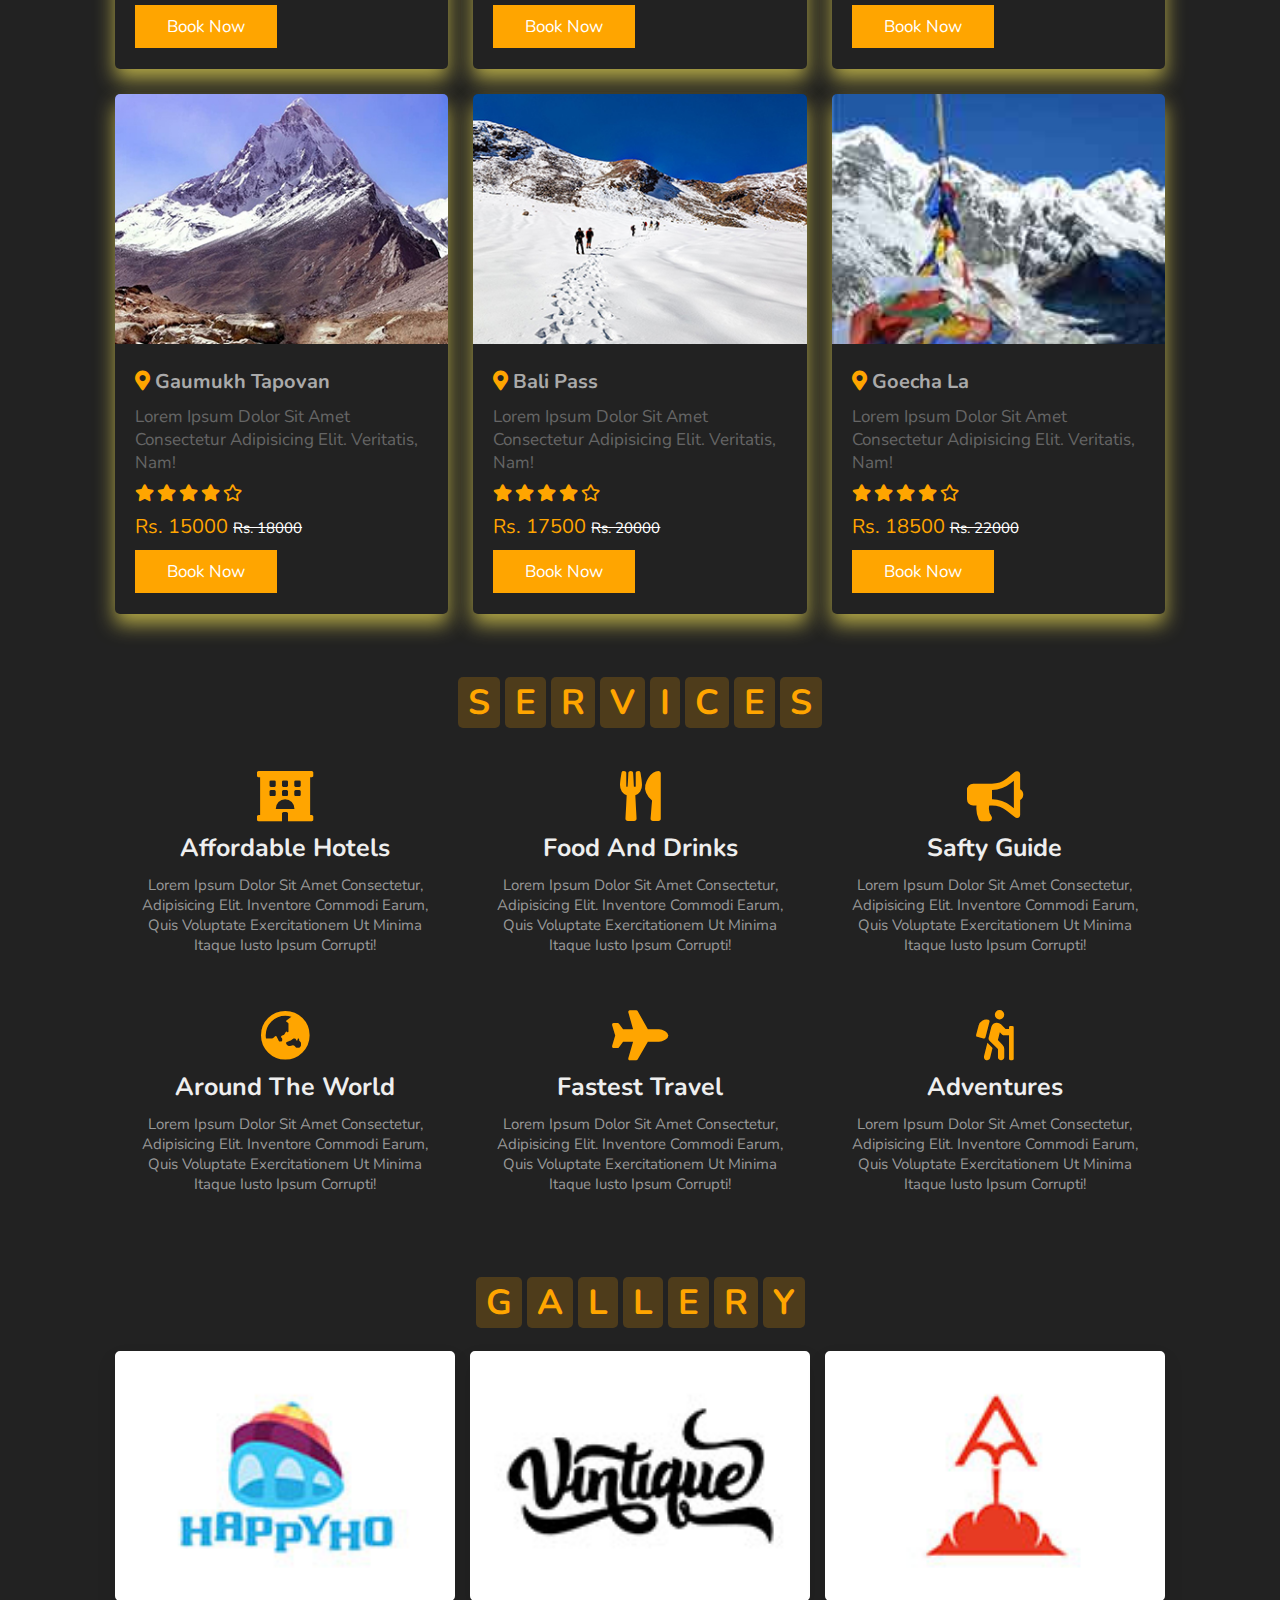
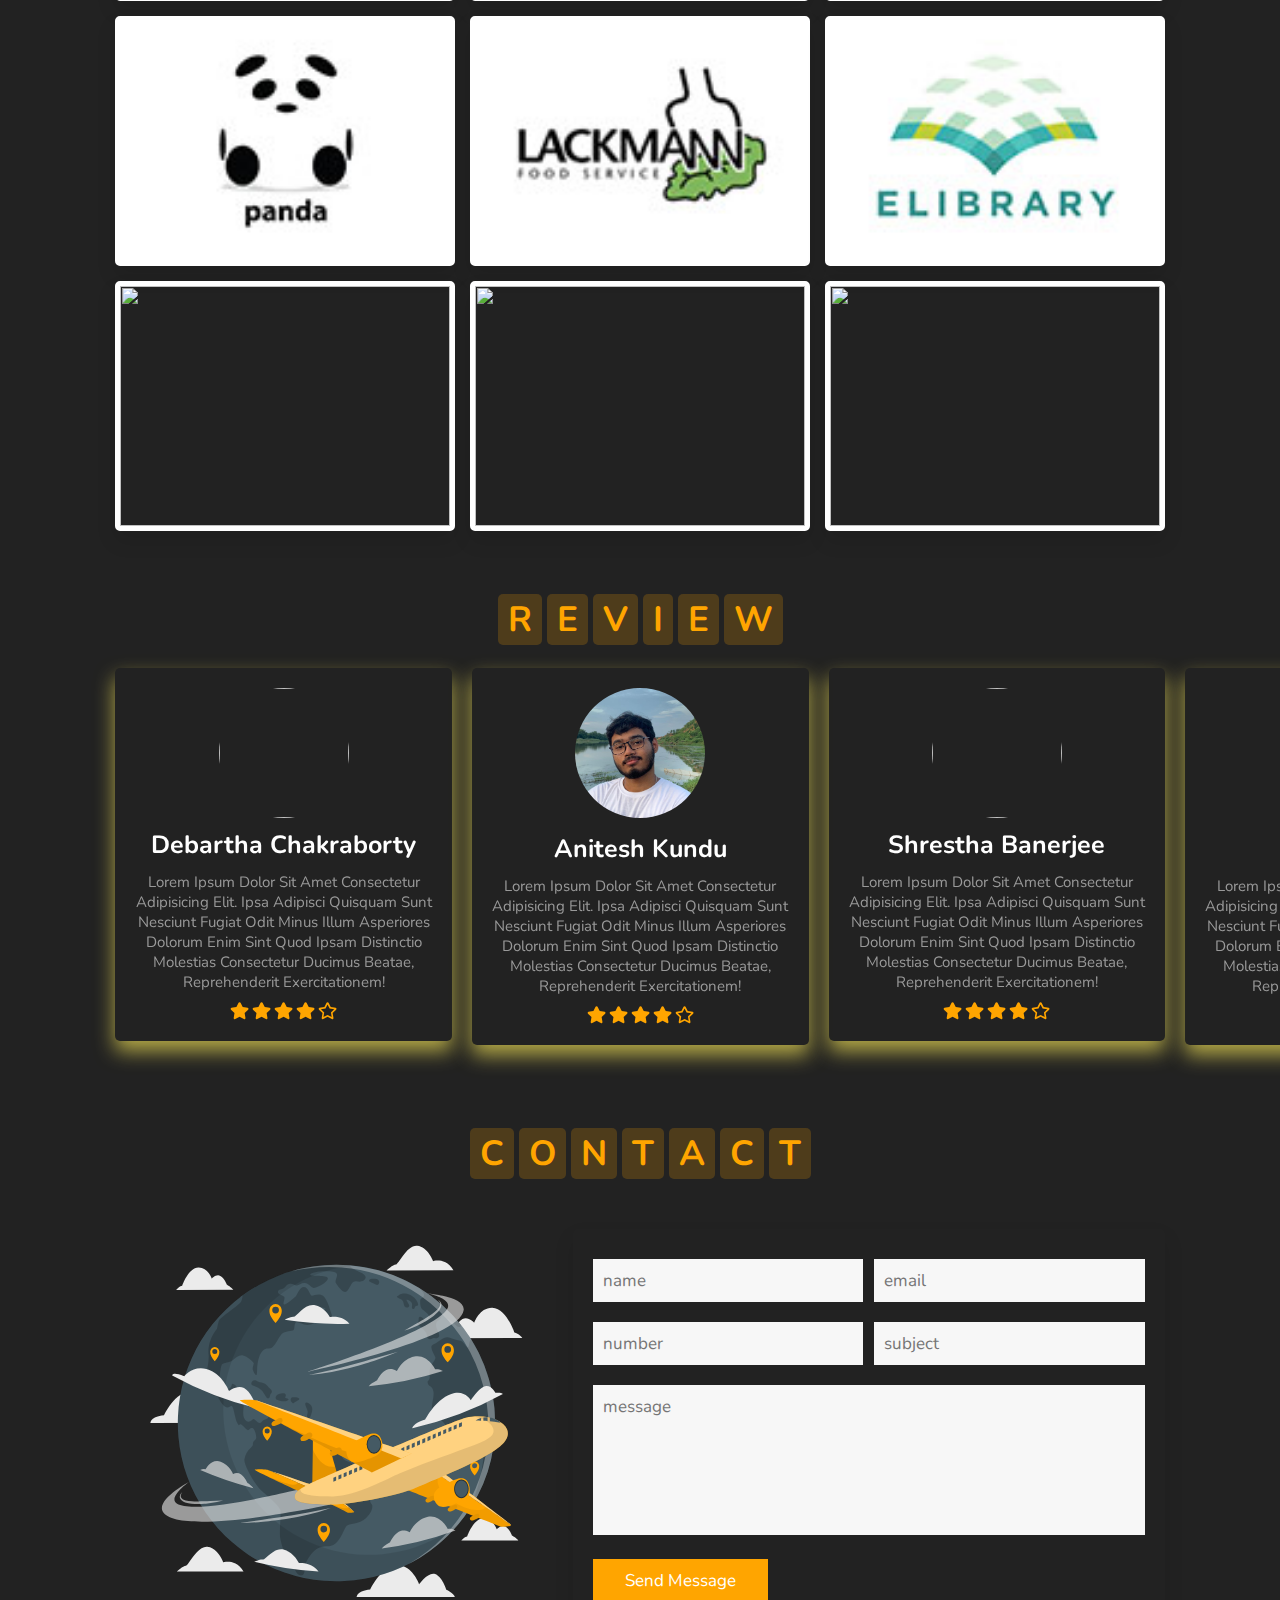
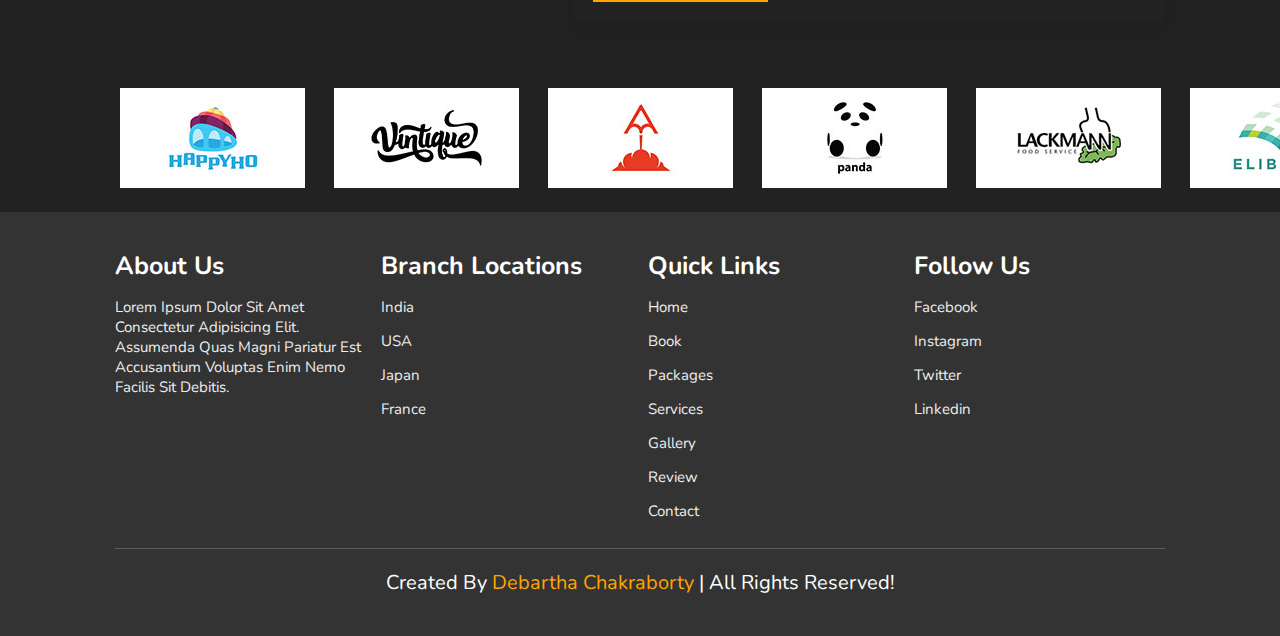
==== commit 12d8b932: "Update index.html" ====
--- a/index.html
+++ b/index.html
@@ -584,31 +584,31 @@
     <div class="box-container">
 
         <div class="box">
-            <img src="images/hm1.jpg" alt="">
-        </div>
-        <div class="box">
-            <img src="images/hm2.jpg" alt="">
-        </div>
-        <div class="box">
-            <img src="images/hm3.jpg" alt="">
-        </div>
-        <div class="box">
-            <img src="images/hm4.jpg" alt="">
-        </div>
-        <div class="box">
-            <img src="images/hm5.jpg" alt="">
-        </div>
-        <div class="box">
-            <img src="images/hm6.jpg" alt="">
-        </div>
-        <div class="box">
-            <img src="images/hm7.jpg" alt="">
-        </div>
-        <div class="box">
-            <img src="images/hm8.jpg" alt="">
-        </div>
-        <div class="box">
-            <img src="images/hm9.jpg" alt="">
+            <img src="images/1.jpg" alt="">
+        </div>
+        <div class="box">
+            <img src="images/2.jpg" alt="">
+        </div>
+        <div class="box">
+            <img src="images/3.jpg" alt="">
+        </div>
+        <div class="box">
+            <img src="images/4.jpg" alt="">
+        </div>
+        <div class="box">
+            <img src="images/5.jpg" alt="">
+        </div>
+        <div class="box">
+            <img src="images/6.jpg" alt="">
+        </div>
+        <div class="box">
+            <img src="images/7.jpg" alt="">
+        </div>
+        <div class="box">
+            <img src="images/8.jpg" alt="">
+        </div>
+        <div class="box">
+            <img src="images/9.jpg" alt="">
         </div>
 
     </div>
--- a/style.css
+++ b/style.css
@@ -0,0 +1,740 @@
+@import url('https://fonts.googleapis.com/css2?family=Nunito:wght@200;300;400;600;700&display=swap');
+
+:root{
+  --orange:#ffa500;
+}
+
+*{
+  font-family: 'Nunito', sans-serif;
+  margin:0; padding:0;
+  box-sizing: border-box;
+  text-transform: capitalize;
+  outline: none; border:none;
+  text-decoration: none;
+  transition: all .2s linear;
+}
+
+*::selection{
+  background:var(--orange);
+  color:#fff;
+}
+
+html{
+  font-size: 62.5%;
+  overflow-x: hidden;
+  scroll-padding-top: 6rem;
+  scroll-behavior: smooth;
+  background-color: #222;
+}
+
+section{
+  padding:2rem 9%;
+}
+
+.heading{
+  text-align: center;
+  padding:2.5rem 0
+}
+
+.heading span{
+  font-size: 3.5rem;
+  background:rgba(255, 165, 0,.2);
+  color:var(--orange);
+  border-radius: .5rem;
+  padding:.2rem 1rem;
+}
+
+.heading span.space{
+  background:none;
+}
+
+.btn{
+  display: inline-block;
+  margin-top: 1rem;
+  background:var(--orange);
+  color:#fff;
+  padding:.8rem 3rem;
+  border:.2rem solid var(--orange);
+  cursor: pointer;
+  font-size: 1.7rem;
+}
+
+.btn:hover{
+  background:rgba(255, 165, 0,.2);
+  color:var(--orange);
+}
+
+header{
+  position: fixed;
+  top:0; left: 0; right:0;
+  background:#333;
+  z-index: 1000;
+  display: flex;
+  align-items: center;
+  justify-content: space-between;
+  padding:2rem 9%;
+}
+
+header .logo{
+  font-size: 2.5rem;
+  font-weight: bolder;
+  color:#fff;
+  text-transform: uppercase;
+}
+
+header .logo span{
+  color:var(--orange);
+}
+
+header .navbar a{
+  color:#fff;
+  font-size: 2rem;
+  margin:0 .8rem;
+}
+
+header .navbar a:hover{
+  color:var(--orange);
+}
+
+header .icons i{
+  font-size: 2.5rem;
+  color:#fff;
+  cursor: pointer;
+  margin-right: 2rem;
+}
+
+header .icons i:hover{
+  color:var(--orange);
+}
+
+header .search-bar-container{
+  position: absolute;
+  top:100%; left: 0; right:0;
+  padding:1.5rem 2rem;
+  background:#333;
+  border-top: .1rem solid rgba(255,255,255,.2);
+  display: flex;
+  align-items: center;
+  z-index: 1001;
+  clip-path: polygon(0 0, 100% 0, 100% 0, 0 0);
+}
+
+header .search-bar-container.active{
+  clip-path: polygon(0 0, 100% 0, 100% 100%, 0 100%);
+}
+
+header .search-bar-container #search-bar{
+  width:100%;
+  padding:1rem;
+  text-transform: none;
+  color:#333;
+  font-size: 1.7rem;
+  border-radius: .5rem;
+}
+
+header .search-bar-container label{
+  color:#fff;
+  cursor: pointer;
+  font-size: 3rem;
+  margin-left: 1.5rem;
+}
+
+header .search-bar-container label:hover{
+  color:var(--orange);
+}
+
+.login-form-container{
+  position: fixed;
+  top:-120%; left: 0;
+  z-index: 10000;
+  min-height: 100vh;
+  width:100%;
+  background:rgba(0,0,0,.7);
+  display: flex;
+  align-items: center;
+  justify-content: center;
+}
+.card{
+  width: 450px;
+  height: 550px;
+  perspective: 1000px;
+}
+.inner-box{
+  position: absolute;
+  width: 100%;
+  height: 100%;
+  transform-style: preserve-3d;
+  transition: transform 1s;
+}
+.card-front,.card-back{
+  position: absolute;
+  width: 100%;
+  height: 100%;
+  background-position: center;
+  background-size: cover;
+  background-color: #222;
+  border-radius: 55px;
+  padding: 55px;
+  box-sizing: border-box;
+  box-shadow: 0 1rem 2rem rgba(255, 238, 90, 0.657);
+  backface-visibility: hidden;
+}
+.card-back{
+  transform: rotateY(180deg);
+
+}
+.card h3{
+  font-size: 3rem;
+  color:#ffa500;
+  text-transform: uppercase;
+  text-align: center;
+  padding:1rem 0;
+}
+.input-field{
+  max-width: 460px;
+  width: 100%;
+  height: 55px;
+  background-color: #acacac;
+  margin: 10px 0;
+  border:.1rem solid rgba(0,2550,255,.3);
+  border-radius: 55px;
+  display: grid;
+  grid-template-columns: 20% 80%;
+  position: center;
+}
+.input-field:hover{
+  background-color: #fff;
+}
+.input-field i {
+  text-align: center;
+  line-height: 55px;
+  color: #333;
+  font-size: 2rem;
+}
+.input-field i:hover{
+  color: #000;
+}
+.input-field input {
+  background: none;
+  outline: none;
+  border: none;
+  line-height: 1;
+  font-weight: 600;
+  font-size: 1.7rem;
+  color: #333;
+}
+.input-field input:hover{
+  color: #000;
+}
+.card .btn,.regbtn{
+  display: block;
+  width: 250px;
+  height: 50px;
+  border: none;
+  outline: none;
+  border-radius: 48px;
+  cursor: pointer;
+  background-color: #ffa500;
+  color: #333;
+  text-transform: uppercase;
+  font-size: 2rem;
+  font-weight: 600;
+  margin: 10px 0;
+  transition: all 0.5s;
+}
+.regbtn{
+  font-weight: 900;
+  margin-top: 2rem;
+  margin-bottom: 2rem ;
+}
+.card .btn:hover,.regbtn:hover{
+  background-color: #aa6e00;
+  color: #fff;
+}
+.card form #remember{
+  margin:.5rem;
+}
+.card form label{
+  font-size: 2rem;
+  color: rgb(167, 160, 160);
+}
+.card a{
+  margin: 80px;
+  padding:.5rem;
+  font-size: 2rem;
+  color:#fff;
+  color:var(--orange);
+}
+
+.card a:hover{
+  color:#0ff;
+  text-decoration: underline;
+}
+ .login-form-container.active{
+  top:0;
+}
+
+#menu-bar{
+  color:#fff;
+  border:.1rem solid #fff;
+  border-radius: .5rem;
+  font-size: 3rem;
+  padding:.5rem 1.2rem;
+  cursor: pointer;
+  display: none;
+}
+
+.home{
+  min-height: 100vh;
+  display: flex;
+  align-items: center;
+  justify-content: center;
+  flex-flow: column;
+  position: relative;
+  z-index: 0;
+}
+
+.home .content{
+  text-align: center;
+}
+
+.home .content h3{
+  font-size: 4.5rem;
+  color:#fff;
+  text-transform: uppercase;
+  text-shadow: 0 .3rem .5rem rgba(0,0,0,.1);
+}
+
+.home .content p{
+  font-size: 2.5rem;
+  color:#fff;
+  padding:.5rem 0;
+}
+
+.home .video-container video{
+  position: absolute;
+  top:0; left: 0;
+  z-index: -1;
+  height: 100%;
+  width:100%;
+  object-fit: cover;
+}
+
+.home .controls{
+  padding:1rem;
+  border-radius: 5rem;
+  background:rgba(0,0,0,.7);
+  position: relative;
+  top:10rem;
+}
+
+.home .controls .vid-btn{
+  height:2rem;
+  width:2rem;
+  display: inline-block;
+  border-radius: 50%;
+  background:#fff;
+  cursor: pointer;
+  margin:0 .5rem;
+}
+
+.home .controls .vid-btn.active{
+  background:var(--orange);
+}
+
+.book .row{
+  display: flex;
+  flex-wrap: wrap;
+  gap:1.5rem;
+  align-items: center;
+}
+
+.book .row .image{
+  flex:1 1 40rem;
+}
+
+.book .row .image img{
+  width:100%;
+}
+
+.book .row form{
+  flex:1 1 40rem;
+  padding:2rem;
+  box-shadow: 0 1rem 2rem rgba(0,0,0,.1);
+  border-radius: .5rem;
+}
+
+.book .row form .inputBox{
+  padding:.5rem 0;
+}
+
+.book .row form .inputBox input{
+  width:100%;
+  padding:1rem;
+  border:.1rem solid rgba(0,0,0,.1);
+  font-size: 1.7rem;
+  color:#333;
+  text-transform: none;
+}
+
+.book .row form .inputBox h3{
+  font-size: 2rem;
+  padding:1rem 0;
+  color:#666;
+}
+
+.packages .box-container{
+  display: flex;
+  flex-wrap: wrap;
+  gap:2.5rem;
+}
+
+.packages .box-container .box{
+  flex:1 1 30rem;
+  border-radius: .5rem;
+  overflow: hidden;
+  height: 52rem;
+  position: relative;
+  box-shadow: 0 1rem 2rem rgba(255, 238, 90, 0.657);
+}
+
+.packages .box-container .box .details img{
+  height: 25rem;
+  width:100%;
+  object-fit: cover;
+}
+
+.packages .box-container .box .content{
+  padding:2rem;
+}
+
+.packages .box-container .box .content h3{
+  font-size:2rem;
+  color:#aaa;
+}
+
+.packages .box-container .box .content h3 i{
+  color:var(--orange);
+}
+
+.packages .box-container .box .content p{
+  font-size:1.7rem;
+  color:#666;
+  padding:1rem 0;
+}
+
+.packages .box-container .box .content .stars i{
+  font-size:1.7rem;
+  color:var(--orange);
+}
+
+.packages .box-container .box .content .price{
+  font-size: 2rem;
+  color:#ffa500;
+  padding-top: 1rem;
+}
+
+.packages .box-container .box .content .price span{
+  color:#fff;
+  font-size: 1.5rem;
+  text-decoration: line-through;
+}
+.packages .box-container .details .contents{
+  position: absolute;
+  top:-100%; left:0;
+  height: 25rem;
+  width:100%;
+  text-align: center;
+  background:rgba(0,0,0,.7);
+  padding:2rem;
+  padding-top: 5rem;
+}
+
+.packages .box-container .details:hover .contents{
+  top:0;
+}
+
+.packages .box-container .details .contents h3{
+  font-size: 2.5rem;
+  color:var(--orange);
+}
+
+.packages .box-container .details .contents li{
+  font-size: 1.5rem;
+  color:#eee;
+  text-align: left;
+  padding:.5rem 0;
+}
+.services .box-container{
+  display: flex;
+  flex-wrap: wrap;
+  gap:1.5rem;
+}
+
+.services .box-container .box{
+  flex: 1 1 30rem;
+  border-radius: .5rem;
+  padding:1rem;
+  text-align: center;
+}
+
+.services .box-container .box i{
+  padding:1rem;
+  font-size: 5rem;
+  color:#ffa500;
+}
+
+.services .box-container .box h3{
+  font-size: 2.5rem;
+  color:#eee;
+}
+
+.services .box-container .box p{
+  font-size: 1.5rem;
+  color:#999;
+  padding:1rem 0;
+}
+
+.services .box-container .box:hover{
+  box-shadow: 0 1rem 2rem rgba(0,0,0,.1);
+}
+
+.gallery .box-container{
+  display: flex;
+  flex-wrap: wrap;
+  gap:1.5rem;
+}
+
+.gallery .box-container .box{
+  overflow: hidden;
+  box-shadow: 0 1rem 2rem rgba(0,0,0,.1);
+  border: 0.5rem solid #fff;
+  border-radius: .5rem;
+  flex:1 1 30rem;
+  height: 25rem;
+  position: relative;
+}
+
+.gallery .box-container .box img{
+  height: 100%;
+  width:100%;
+  object-fit: cover;
+}
+
+.review .review-slider{
+  padding-bottom: 2rem;
+}
+
+.review .box{
+  padding:2rem;
+  text-align: center;
+  box-shadow: 0 1rem 2rem rgba(255, 238, 90, 0.657);
+  border-radius: .5rem;
+}
+
+.review .box img{
+  height:13rem;
+  width:13rem;
+  border-radius: 50%;
+  object-fit: cover;
+  margin-bottom: 1rem;
+}
+
+.review .box h3{
+  color:#fff;
+  font-size: 2.5rem;
+}
+
+.review .box p{
+  color:#999;
+  font-size: 1.5rem;
+  padding:1rem 0;
+}
+
+.review .box .stars i{
+  color:var(--orange);
+  font-size: 1.7rem;
+}
+
+.contact .row{
+  display: flex;
+  flex-wrap: wrap;
+  gap:1.5rem;
+  align-items: center;
+}
+
+.contact .row .image{
+  flex:1 1 35rem;
+}
+
+.contact .row .image img{
+  width:100%;
+}
+
+.contact .row form{
+  flex:1 1 50rem;
+  padding:2rem;
+  box-shadow: 0 1rem 2rem rgba(0,0,0,.1);
+  border-radius: .5rem;
+}
+
+.contact .row form .inputBox{
+  display: flex;
+  flex-wrap: wrap;
+  justify-content: space-between;
+}
+
+.contact .row form .inputBox input, .contact .row form textarea{
+  width:49%;
+  margin:1rem 0;
+  padding:1rem;
+  font-size: 1.7rem;
+  color:#333;
+  background:#f7f7f7;
+  text-transform: none;
+}
+
+.contact .row form textarea{
+  height: 15rem;
+  resize: none;
+  width:100%;
+}
+
+.brand-container{
+  text-align: center;
+}
+
+.footer{
+  background:#333;
+}
+
+.footer .box-container{
+  display: flex;
+  flex-wrap: wrap;
+  gap:1.5rem;
+}
+
+.footer .box-container .box{
+  padding:1rem 0;
+  flex:1 1 25rem;
+}
+
+.footer .box-container .box h3{
+  font-size: 2.5rem;
+  padding:.7rem 0;
+  color:#fff;
+}
+
+.footer .box-container .box p{
+  font-size: 1.5rem;
+  padding:.7rem 0;
+  color:#eee;
+}
+
+.footer .box-container .box a{
+  display: block;
+  font-size: 1.5rem;
+  padding:.7rem 0;
+  color:#eee;
+}
+
+.footer .box-container .box a:hover{
+  color:var(--orange);
+  text-decoration: underline;
+}
+
+.footer .credit{
+  text-align: center;
+  padding:2rem 1rem;
+  margin-top: 1rem;
+  font-size: 2rem;
+  font-weight: normal;
+  color:#fff;
+  border-top: .1rem solid rgba(255,255,255,.2);
+}
+
+.footer .credit span{
+  color:var(--orange);
+}
+
+
+
+
+
+
+
+
+
+
+
+
+
+
+
+
+/* media queries  */
+
+@media (max-width:1200px){
+
+  html{
+    font-size: 55%;
+  }
+
+}
+
+@media (max-width:991px){
+
+  header{
+    padding:2rem;
+  }
+
+  section{
+    padding:2rem;
+  }
+
+}
+
+@media (max-width:768px){
+
+  #menu-bar{
+    display: initial;
+  }
+
+  header .navbar{
+    position: absolute;
+    top:100%; right:0; left: 0;
+    background: #333;
+    border-top: .1rem solid rgba(255,255,255,.2);
+    padding:1rem 2rem;
+    clip-path: polygon(0 0, 100% 0, 100% 0, 0 0);
+  }
+
+  header .navbar.active{
+    clip-path: polygon(0 0, 100% 0, 100% 100%, 0 100%);
+  }
+
+  header .navbar a{
+    display: block;
+    border-radius: .5rem;
+    padding:1.5rem;
+    margin:1.5rem 0;    
+    background:#222;
+  }
+
+}
+
+@media (max-width:450px){
+
+  html{
+    font-size: 50%;
+  }
+
+  .heading span{
+    font-size: 2.5rem;
+  }
+
+  .contact .row form .inputBox input{
+    width:100%;
+  }
+
+}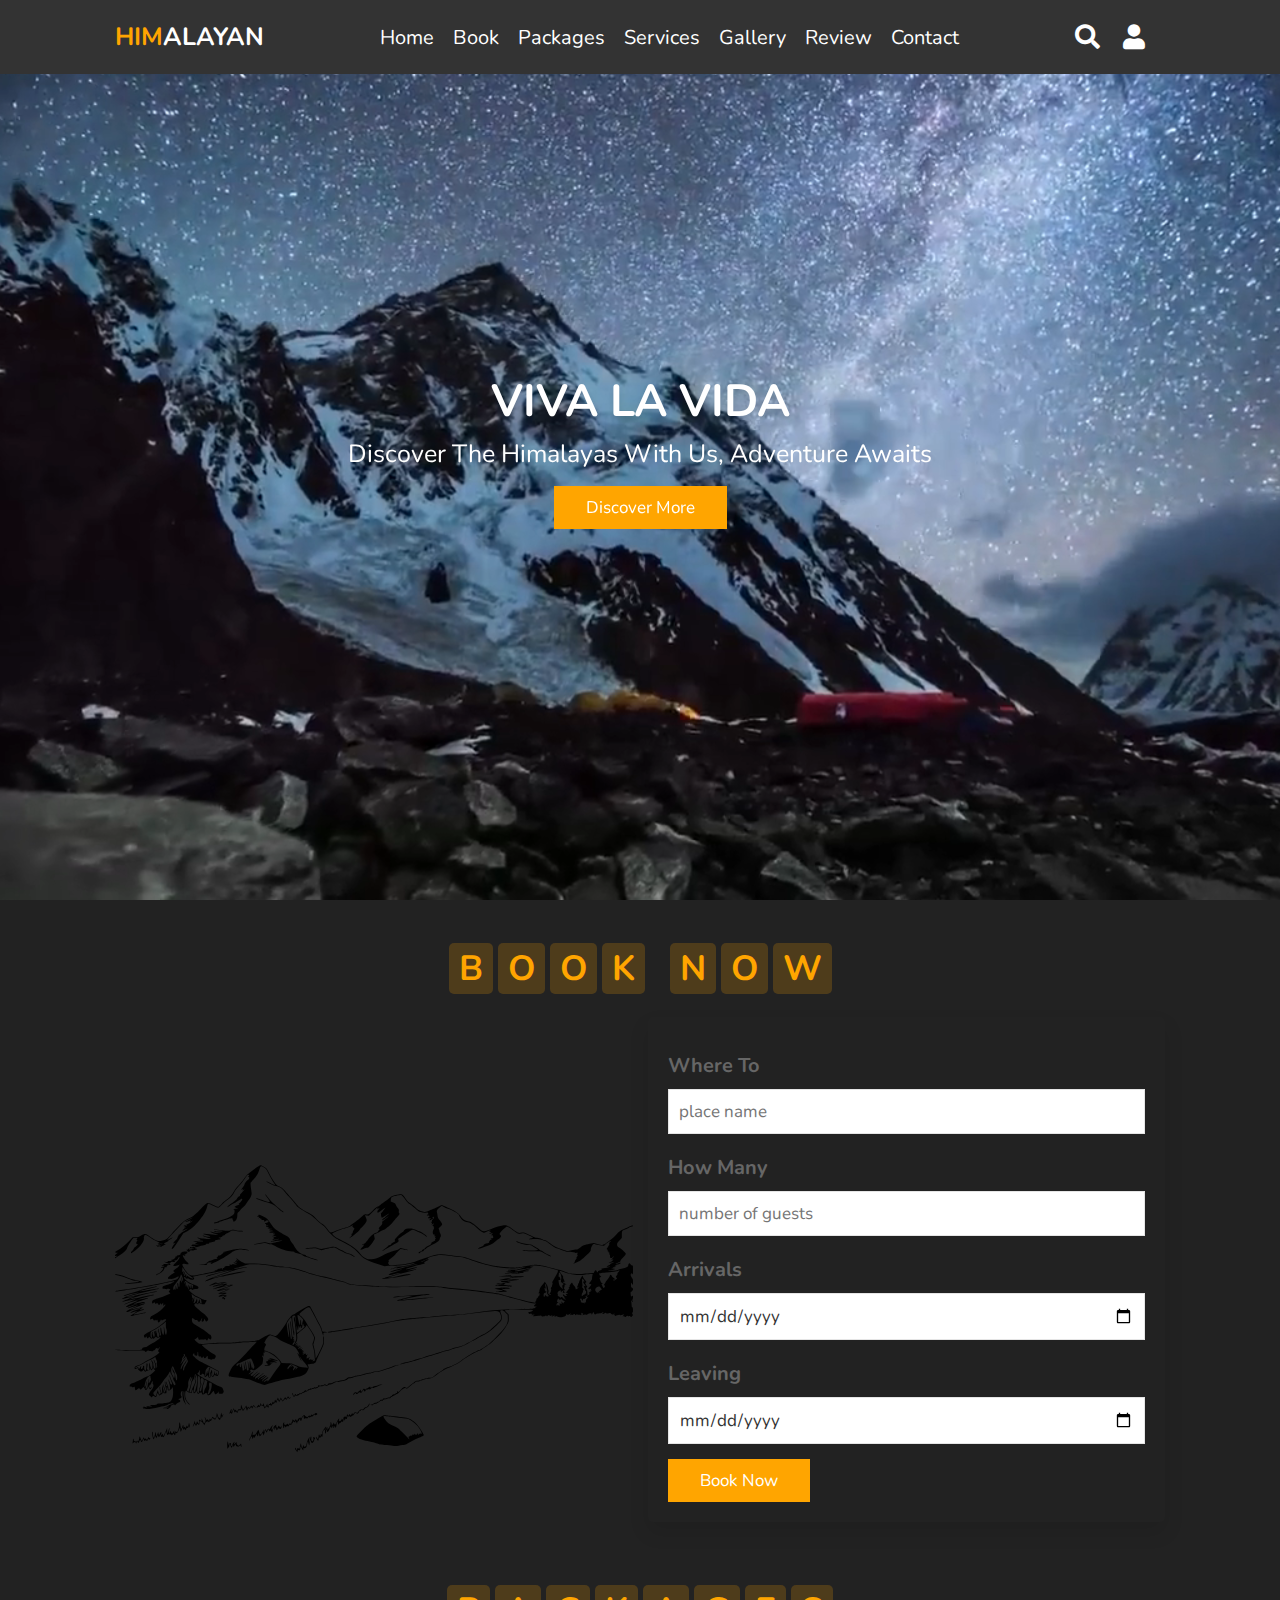
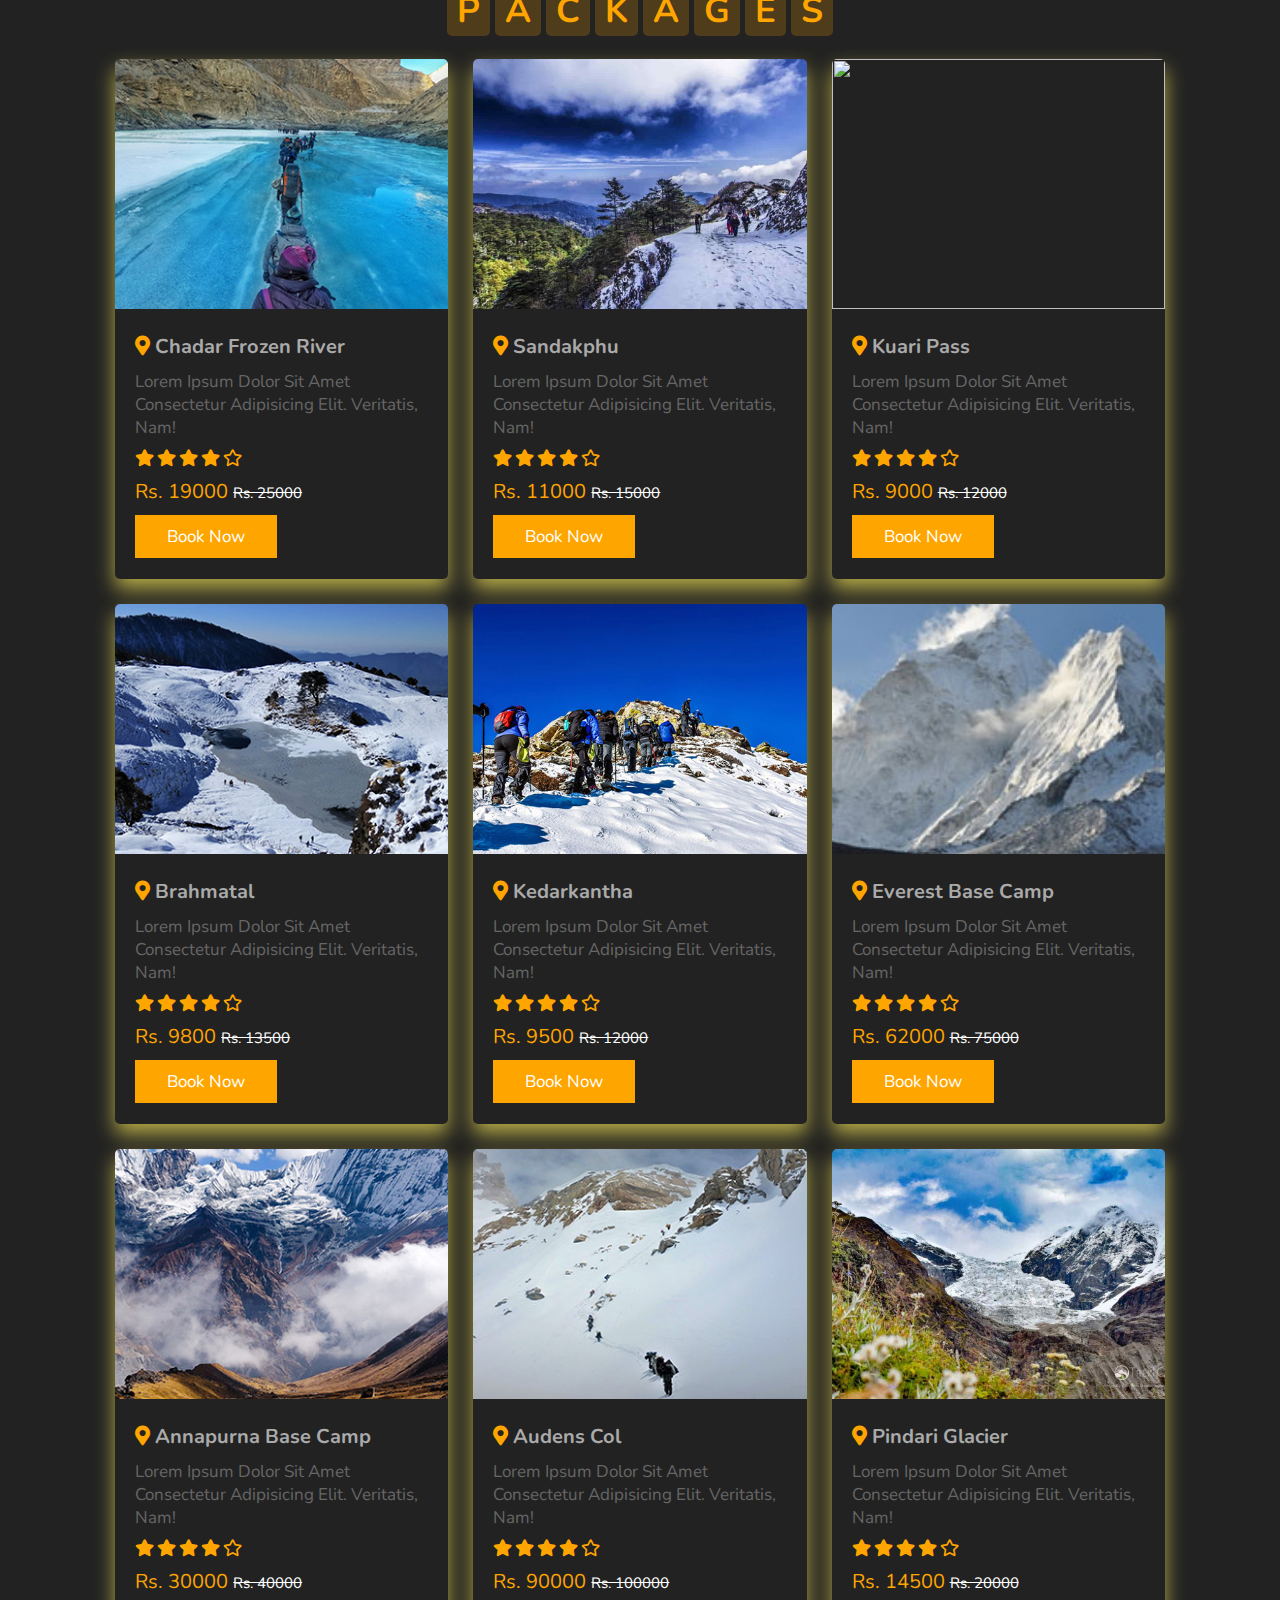
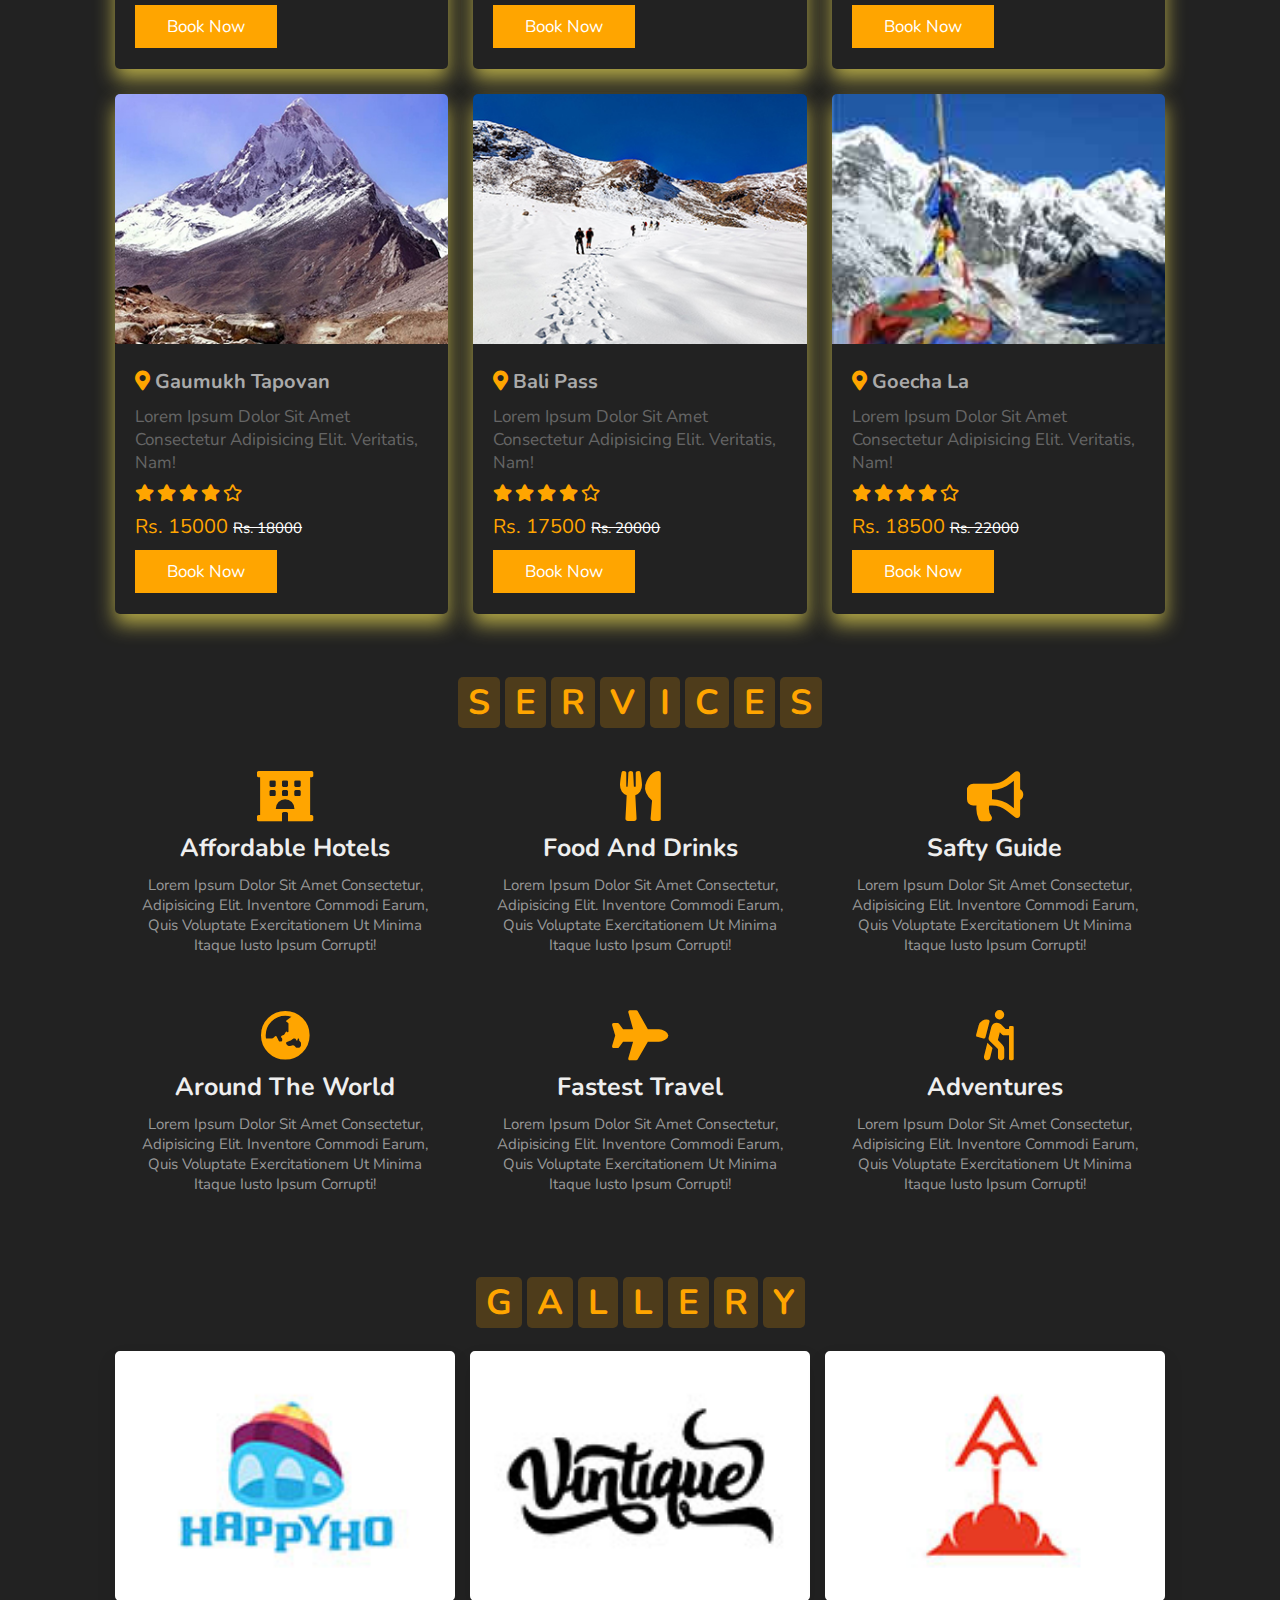
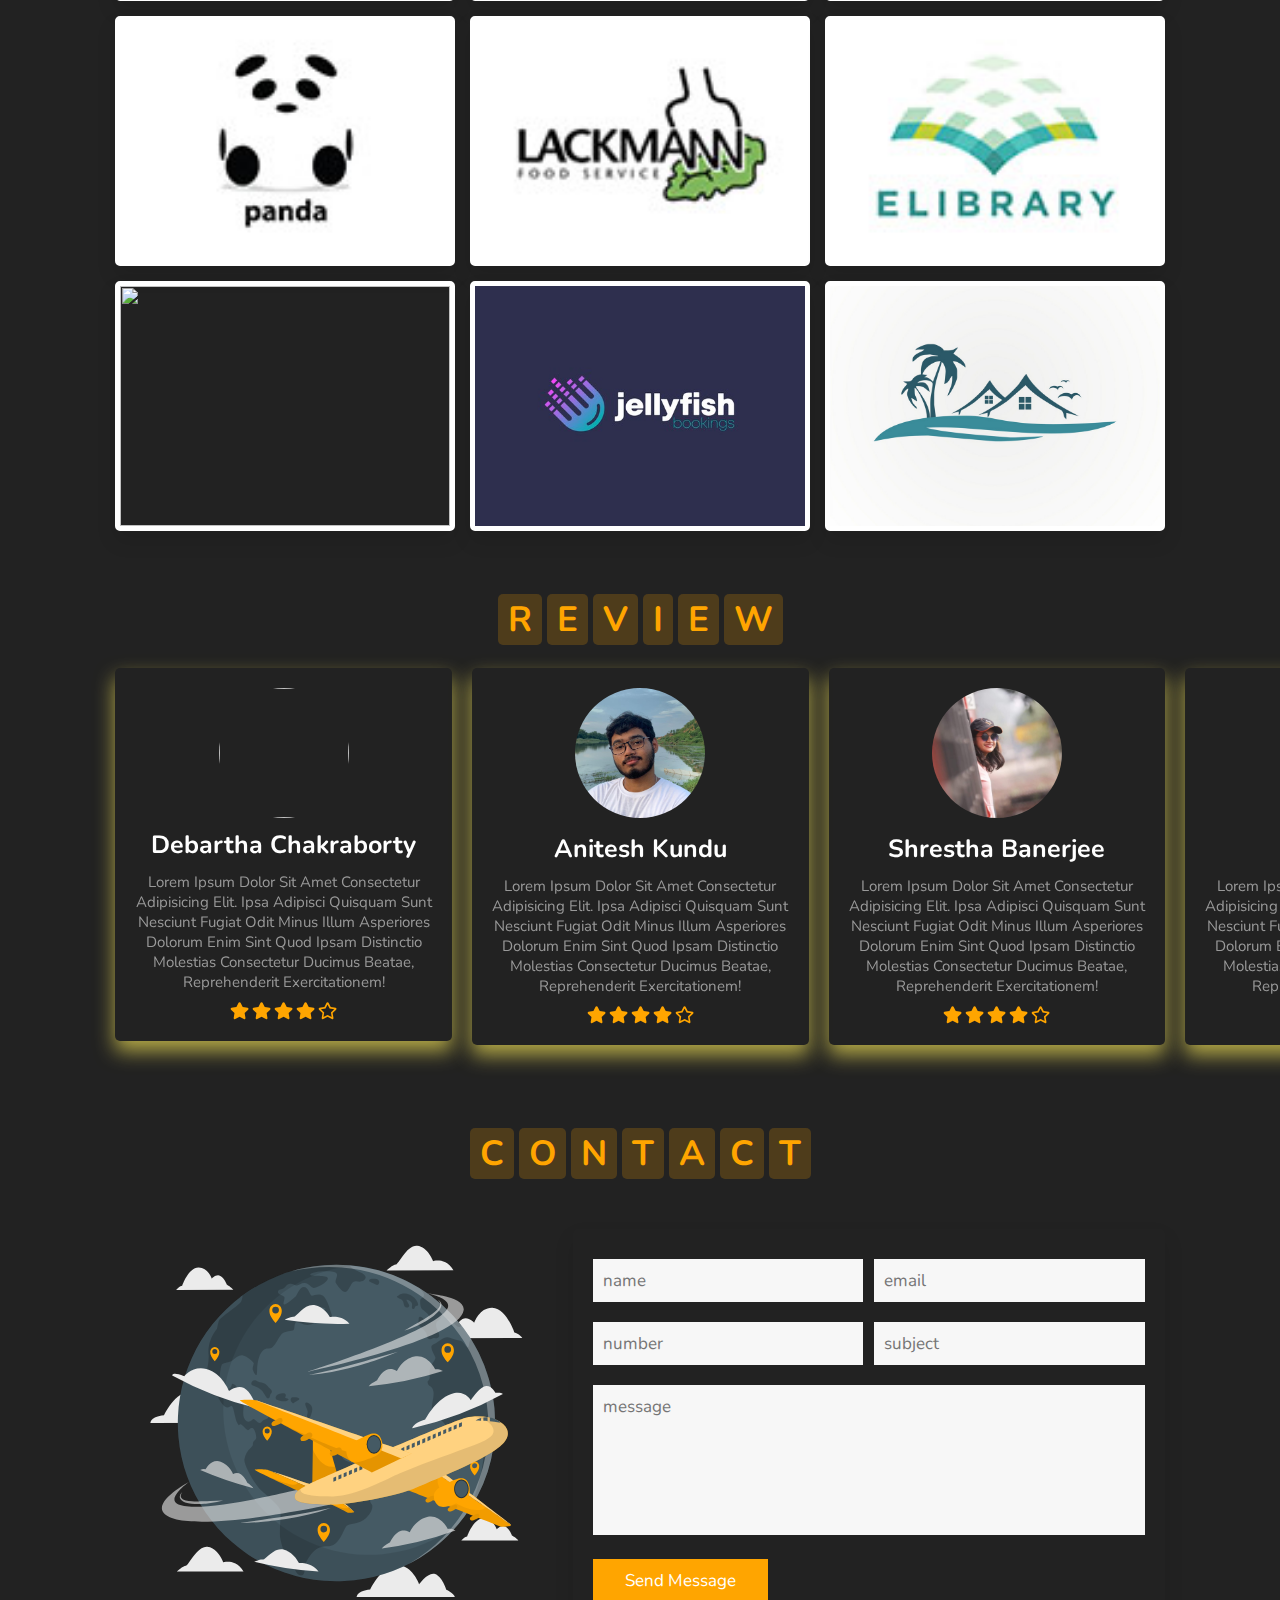
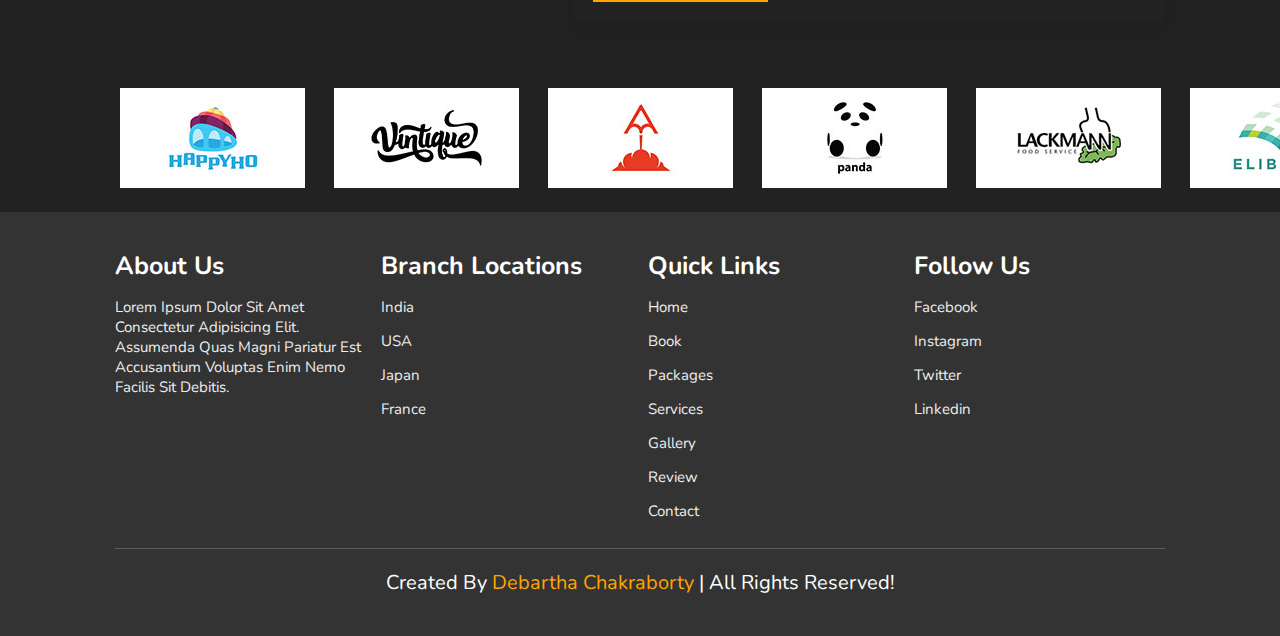
==== commit 2c6a8a7b: "Update index.html" ====
--- a/index.html
+++ b/index.html
@@ -665,7 +665,7 @@
             
             <div class="swiper-slide">
                 <div class="box">
-                    <img src="images/shrestha.jpeg" alt="">
+                    <img src="images/shrestha.jpg" alt="">
                     <h3>shrestha banerjee</h3>
                     <p>Lorem ipsum dolor sit amet consectetur adipisicing elit. Ipsa adipisci quisquam sunt nesciunt fugiat odit minus illum asperiores dolorum enim sint quod ipsam distinctio molestias consectetur ducimus beatae, reprehenderit exercitationem!</p>
                     <div class="stars">
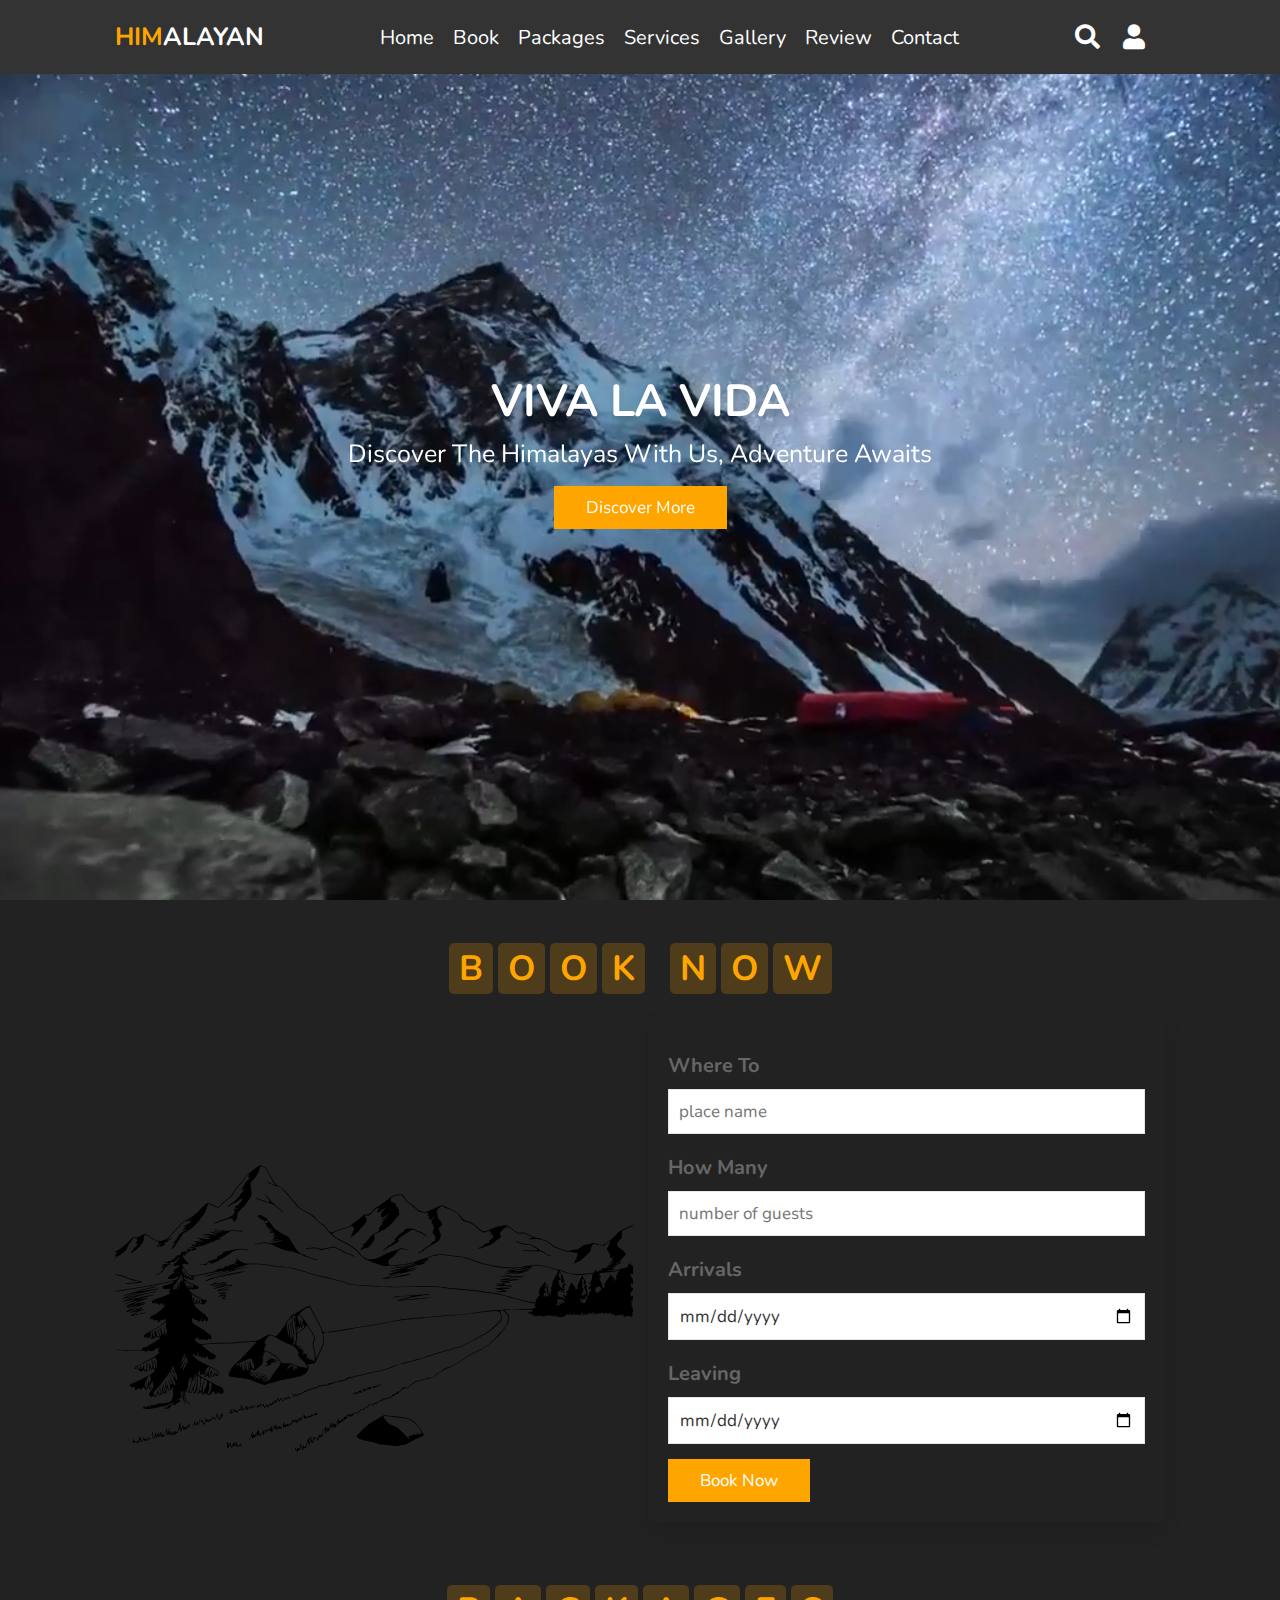
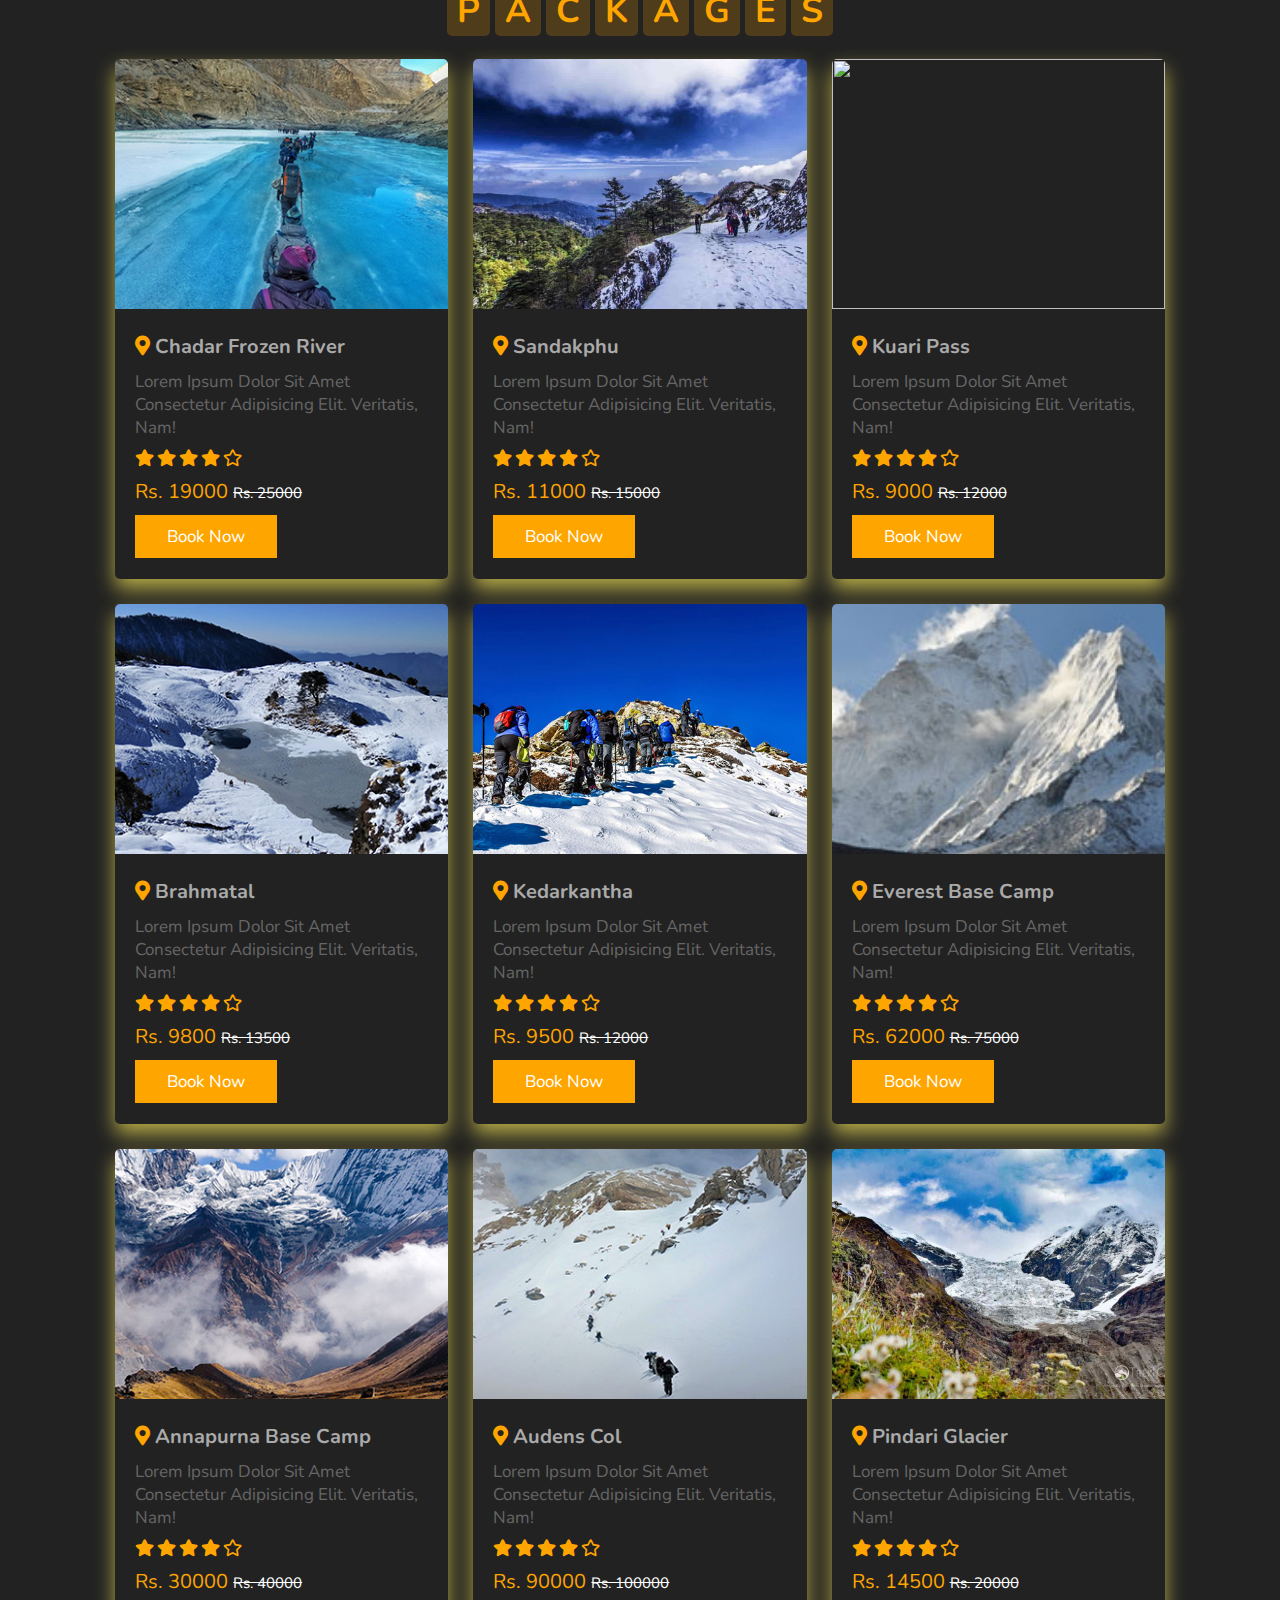
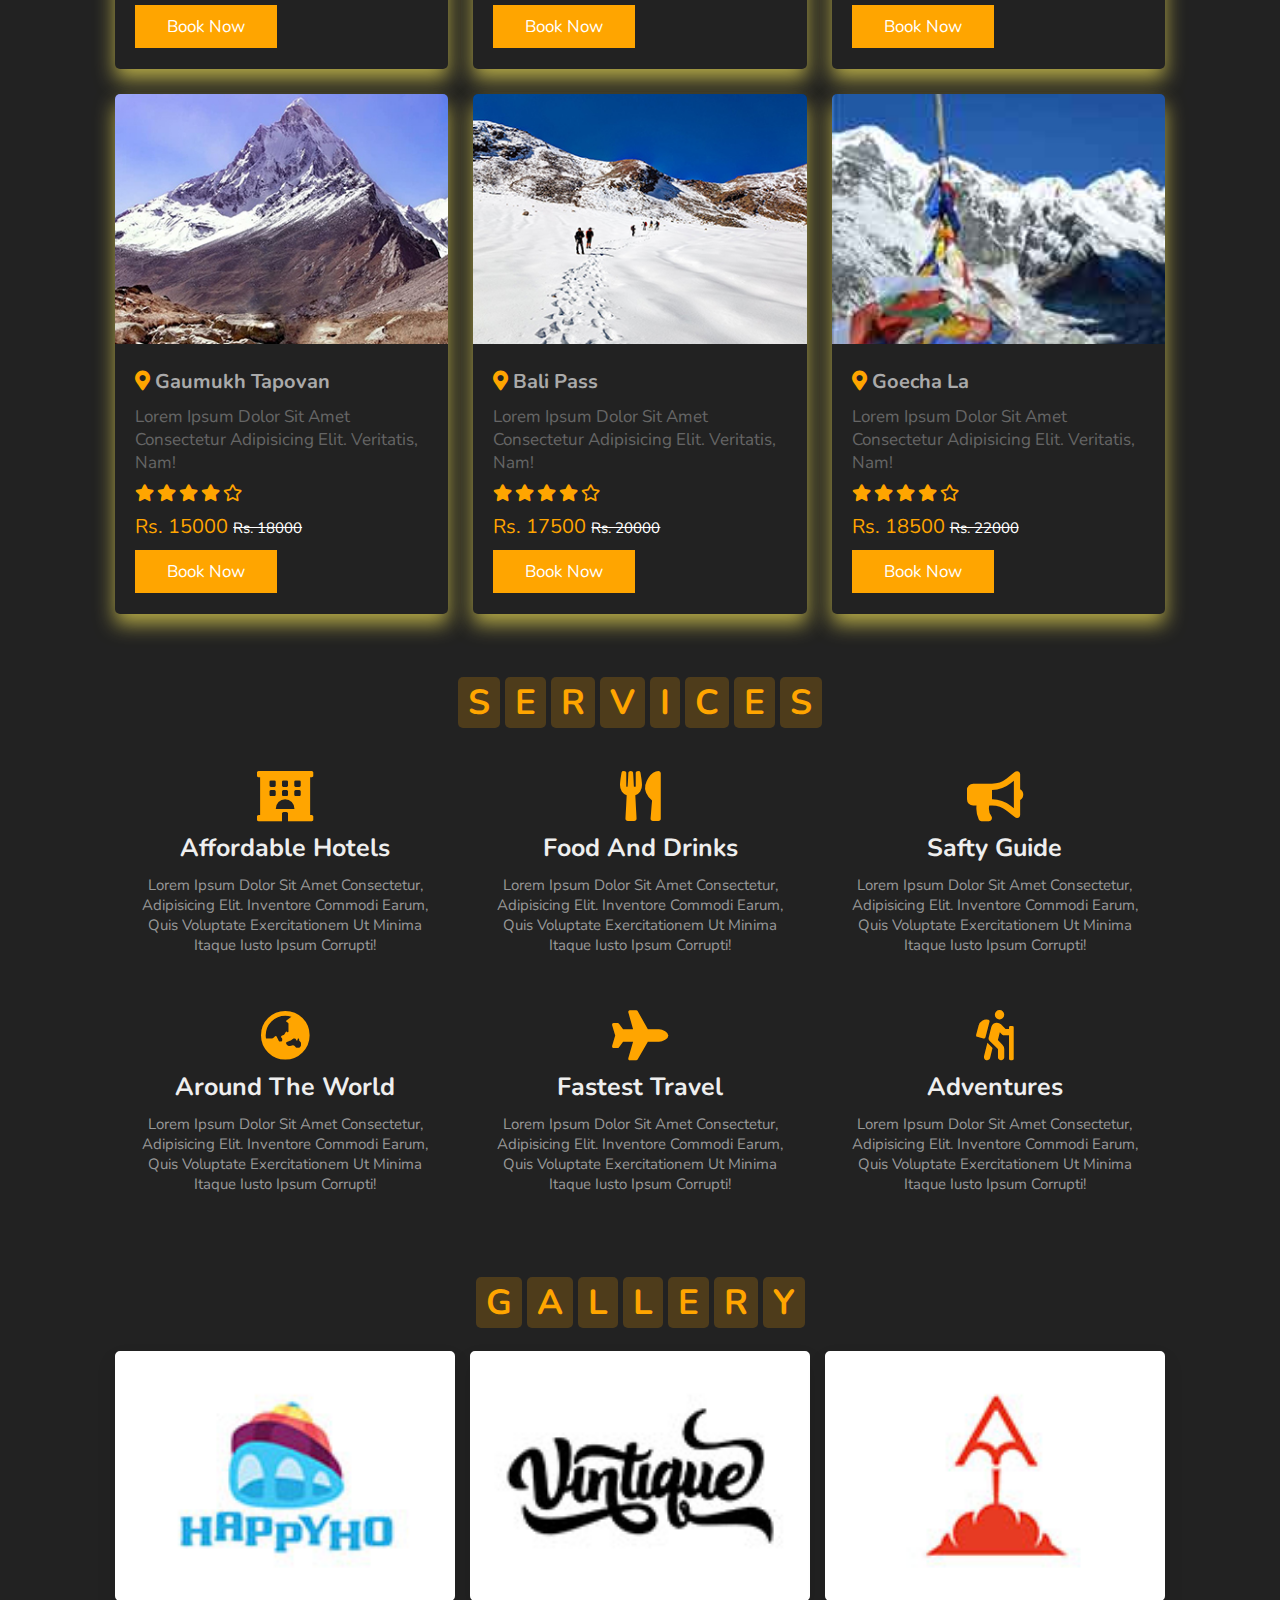
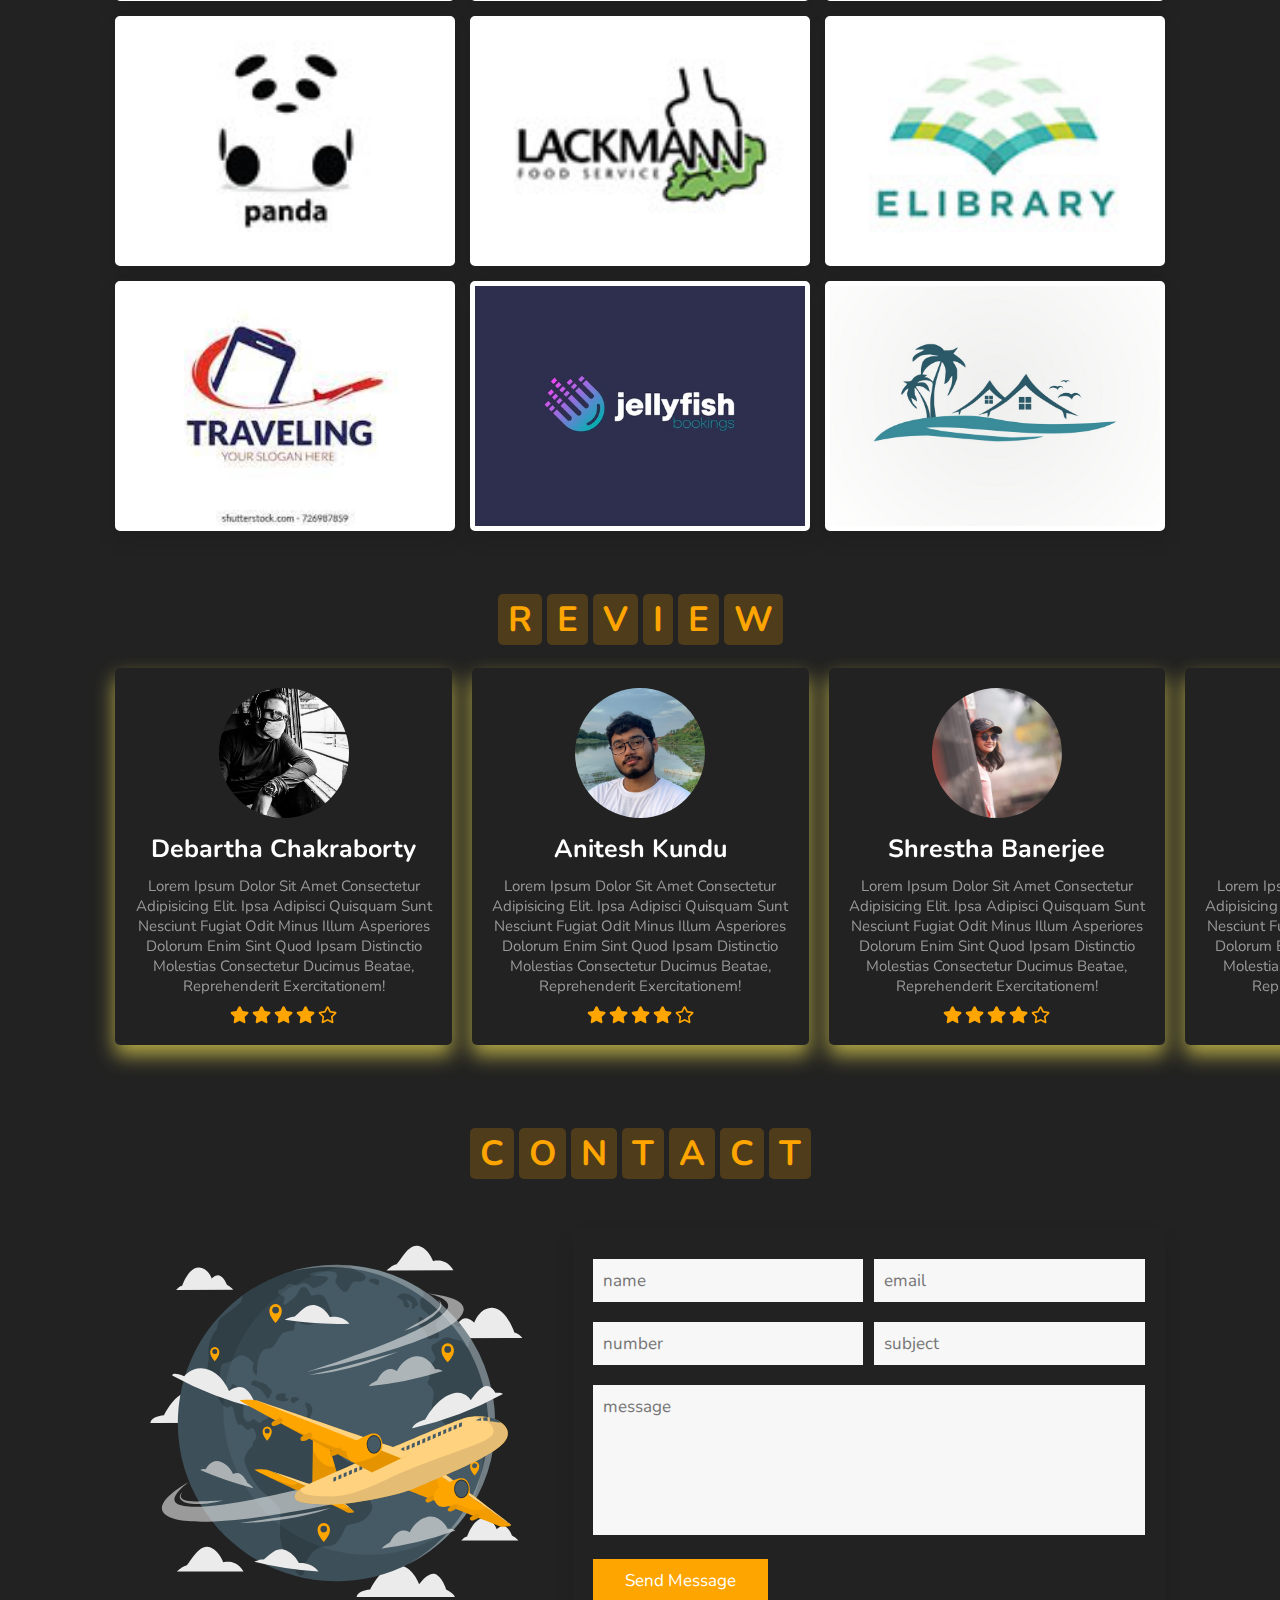
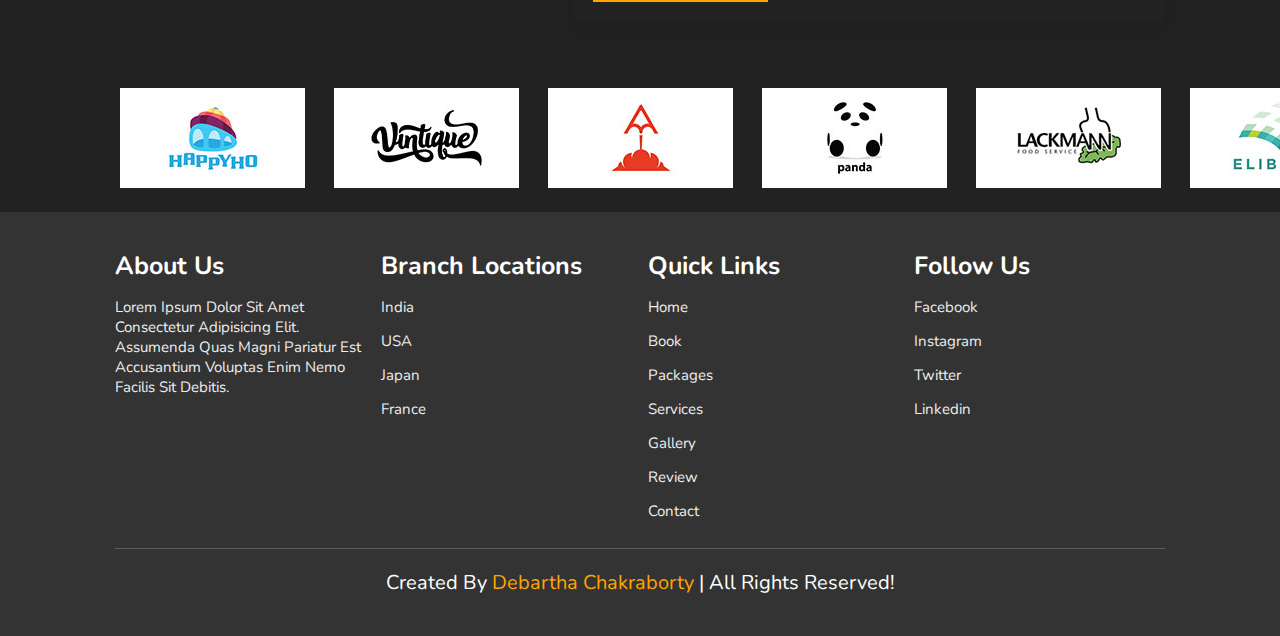
==== commit 51cd6525: "Update index.html" ====
--- a/index.html
+++ b/index.html
@@ -602,7 +602,7 @@
             <img src="images/6.jpg" alt="">
         </div>
         <div class="box">
-            <img src="images/7.jpg" alt="">
+            <img src="images/7.jpeg" alt="">
         </div>
         <div class="box">
             <img src="images/8.jpg" alt="">
@@ -636,7 +636,7 @@
 
             <div class="swiper-slide">
                 <div class="box">
-                    <img src="images/ricky.jpeg" alt="">
+                    <img src="images/ricky.jpg" alt="">
                     <h3>debartha chakraborty</h3>
                     <p>Lorem ipsum dolor sit amet consectetur adipisicing elit. Ipsa adipisci quisquam sunt nesciunt fugiat odit minus illum asperiores dolorum enim sint quod ipsam distinctio molestias consectetur ducimus beatae, reprehenderit exercitationem!</p>
                     <div class="stars">
@@ -764,6 +764,9 @@
             <div class="swiper-slide"><img src="images/4.jpg" alt=""></div>
             <div class="swiper-slide"><img src="images/5.jpg" alt=""></div>
             <div class="swiper-slide"><img src="images/6.jpg" alt=""></div>
+            <div class="swiper-slide"><img src="images/7.jpg" alt=""></div>
+            <!-- <div class="swiper-slide"><img src="images/8.jpg" alt=""></div>
+            <div class="swiper-slide"><img src="images/9.jpg" alt=""></div> -->
         </div>
     </div>
 
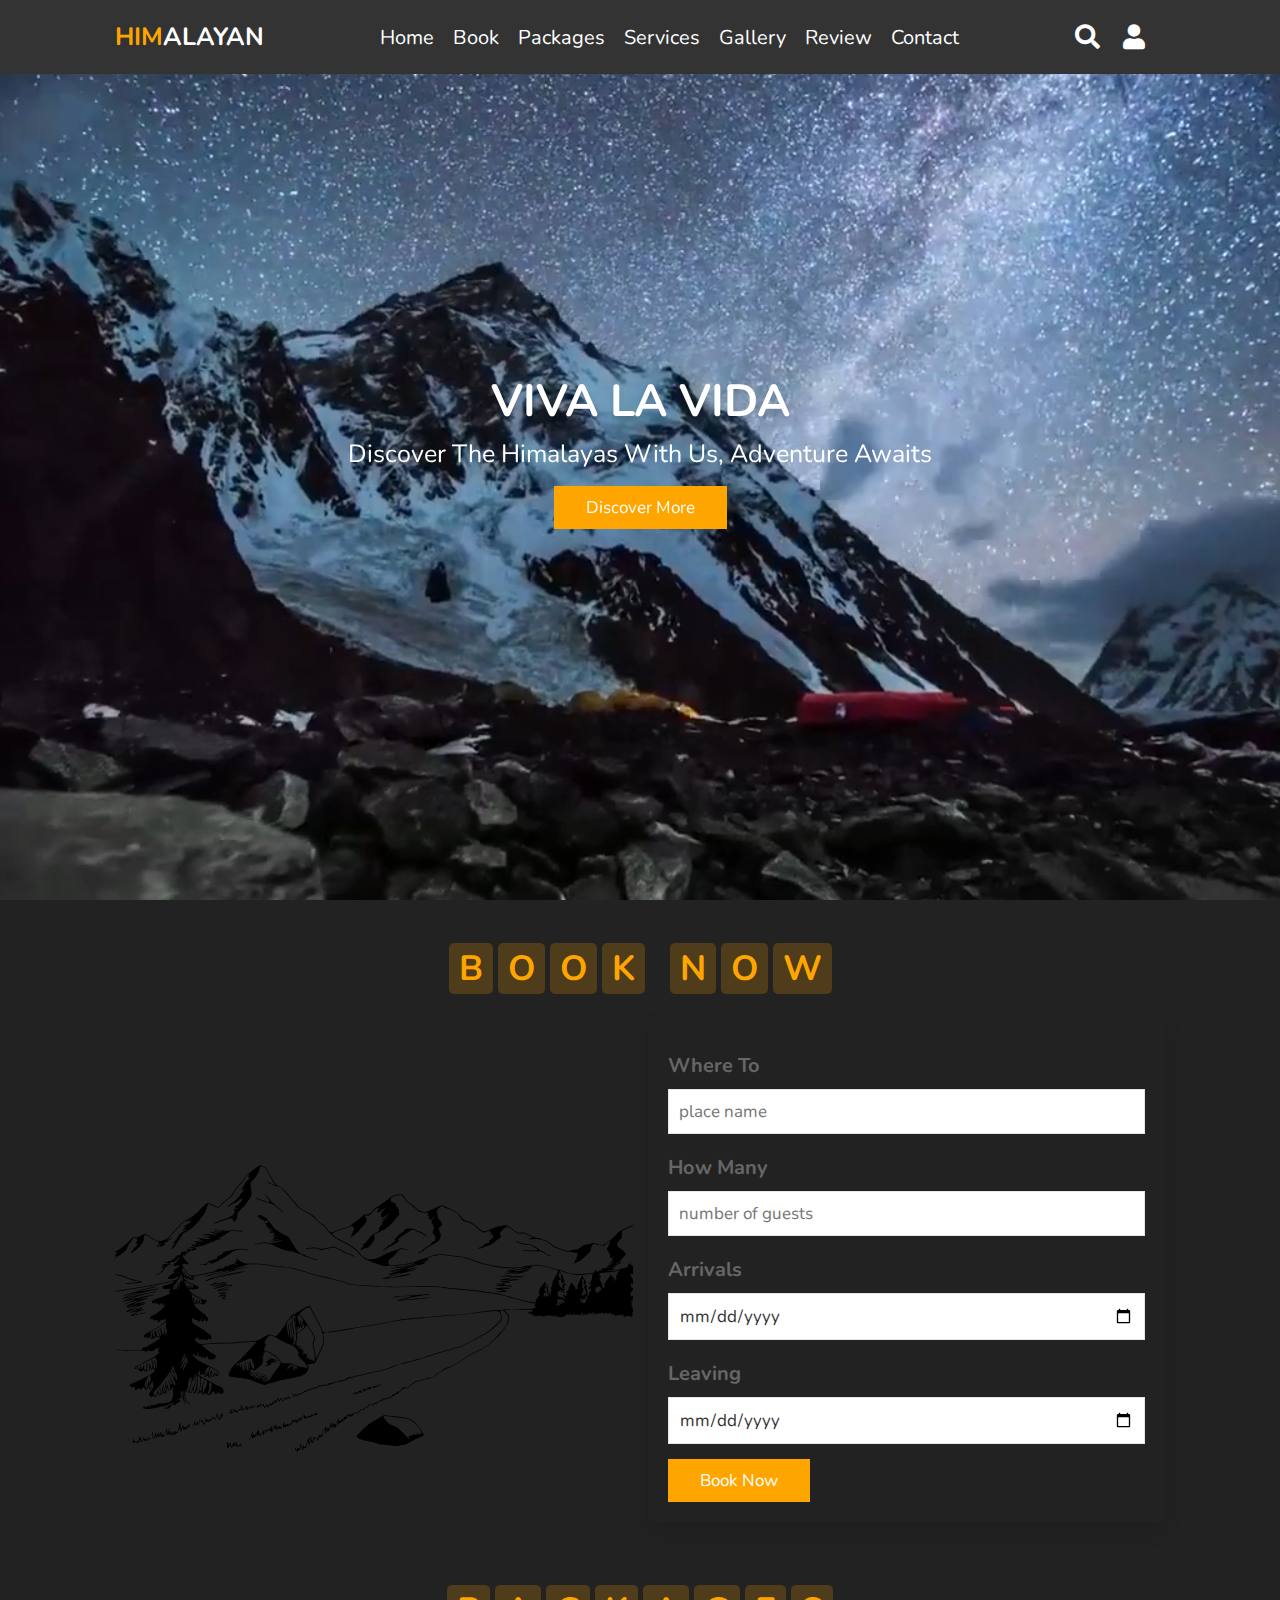
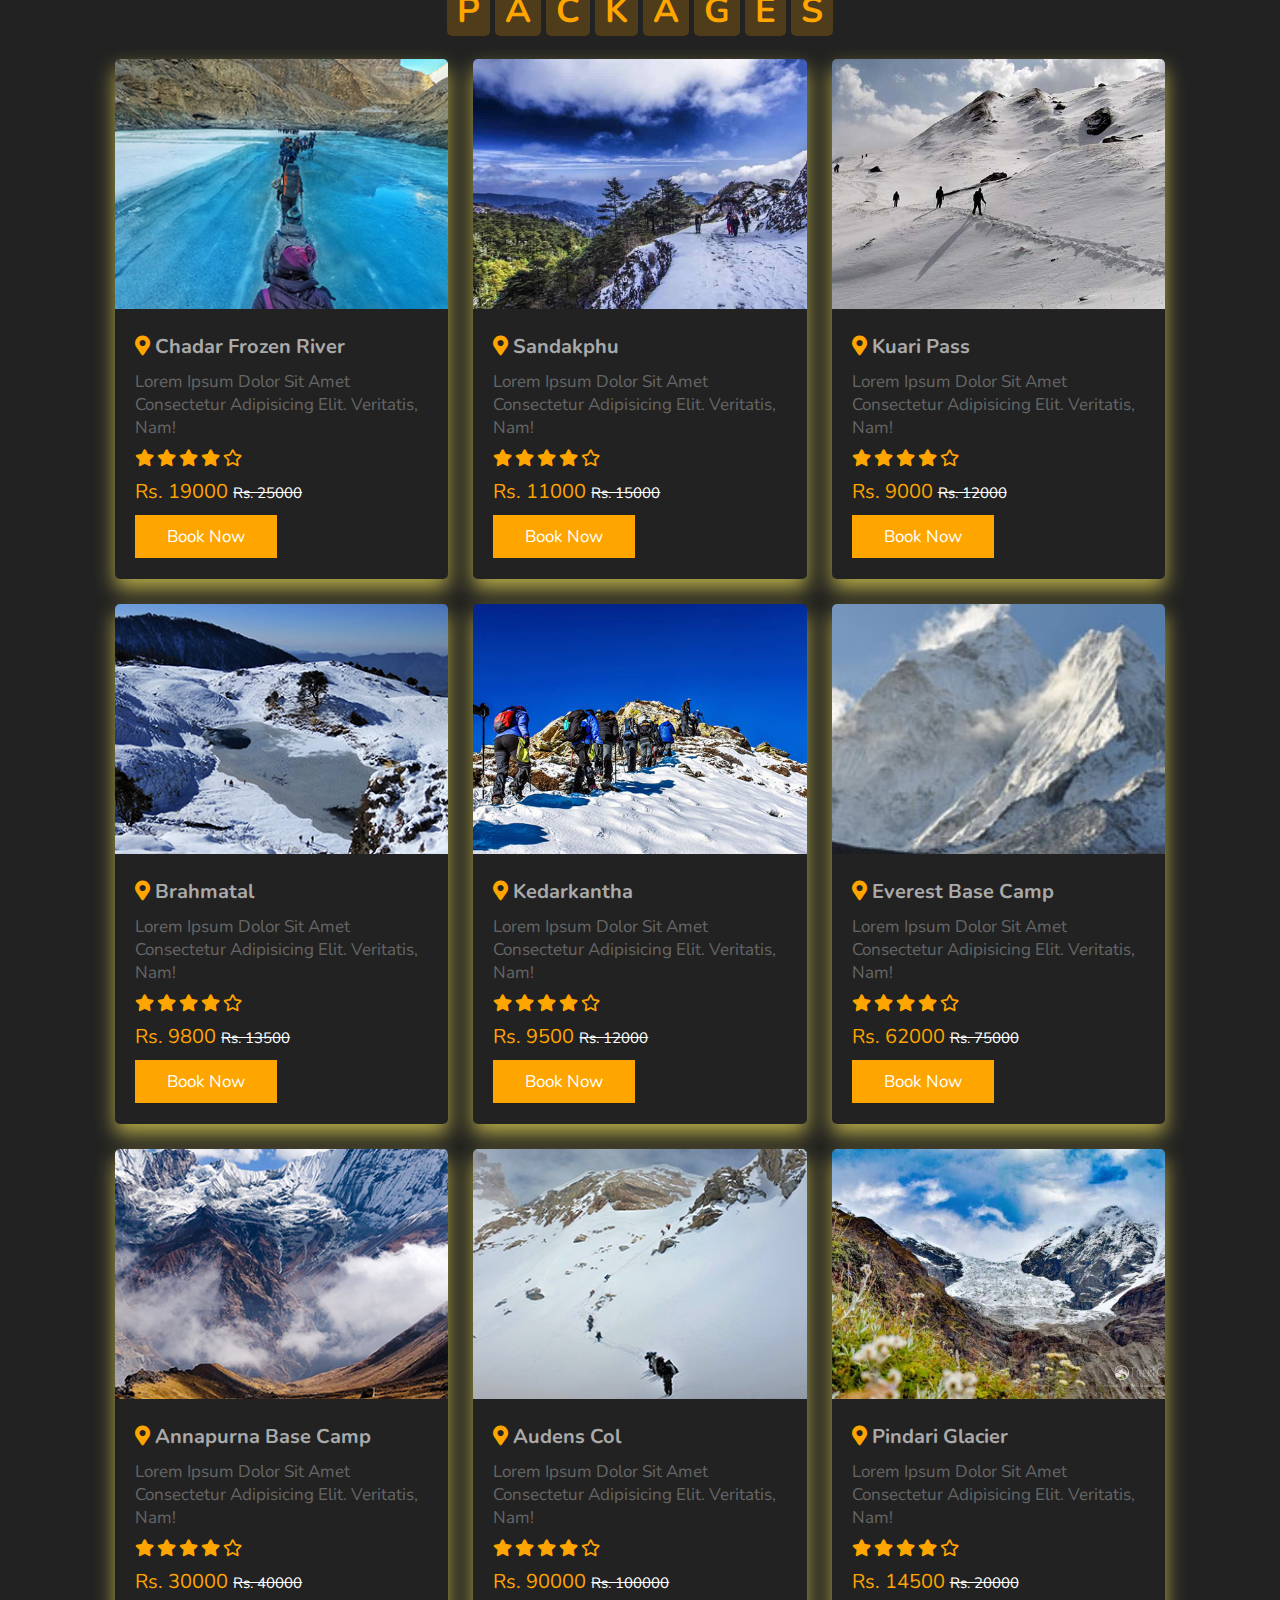
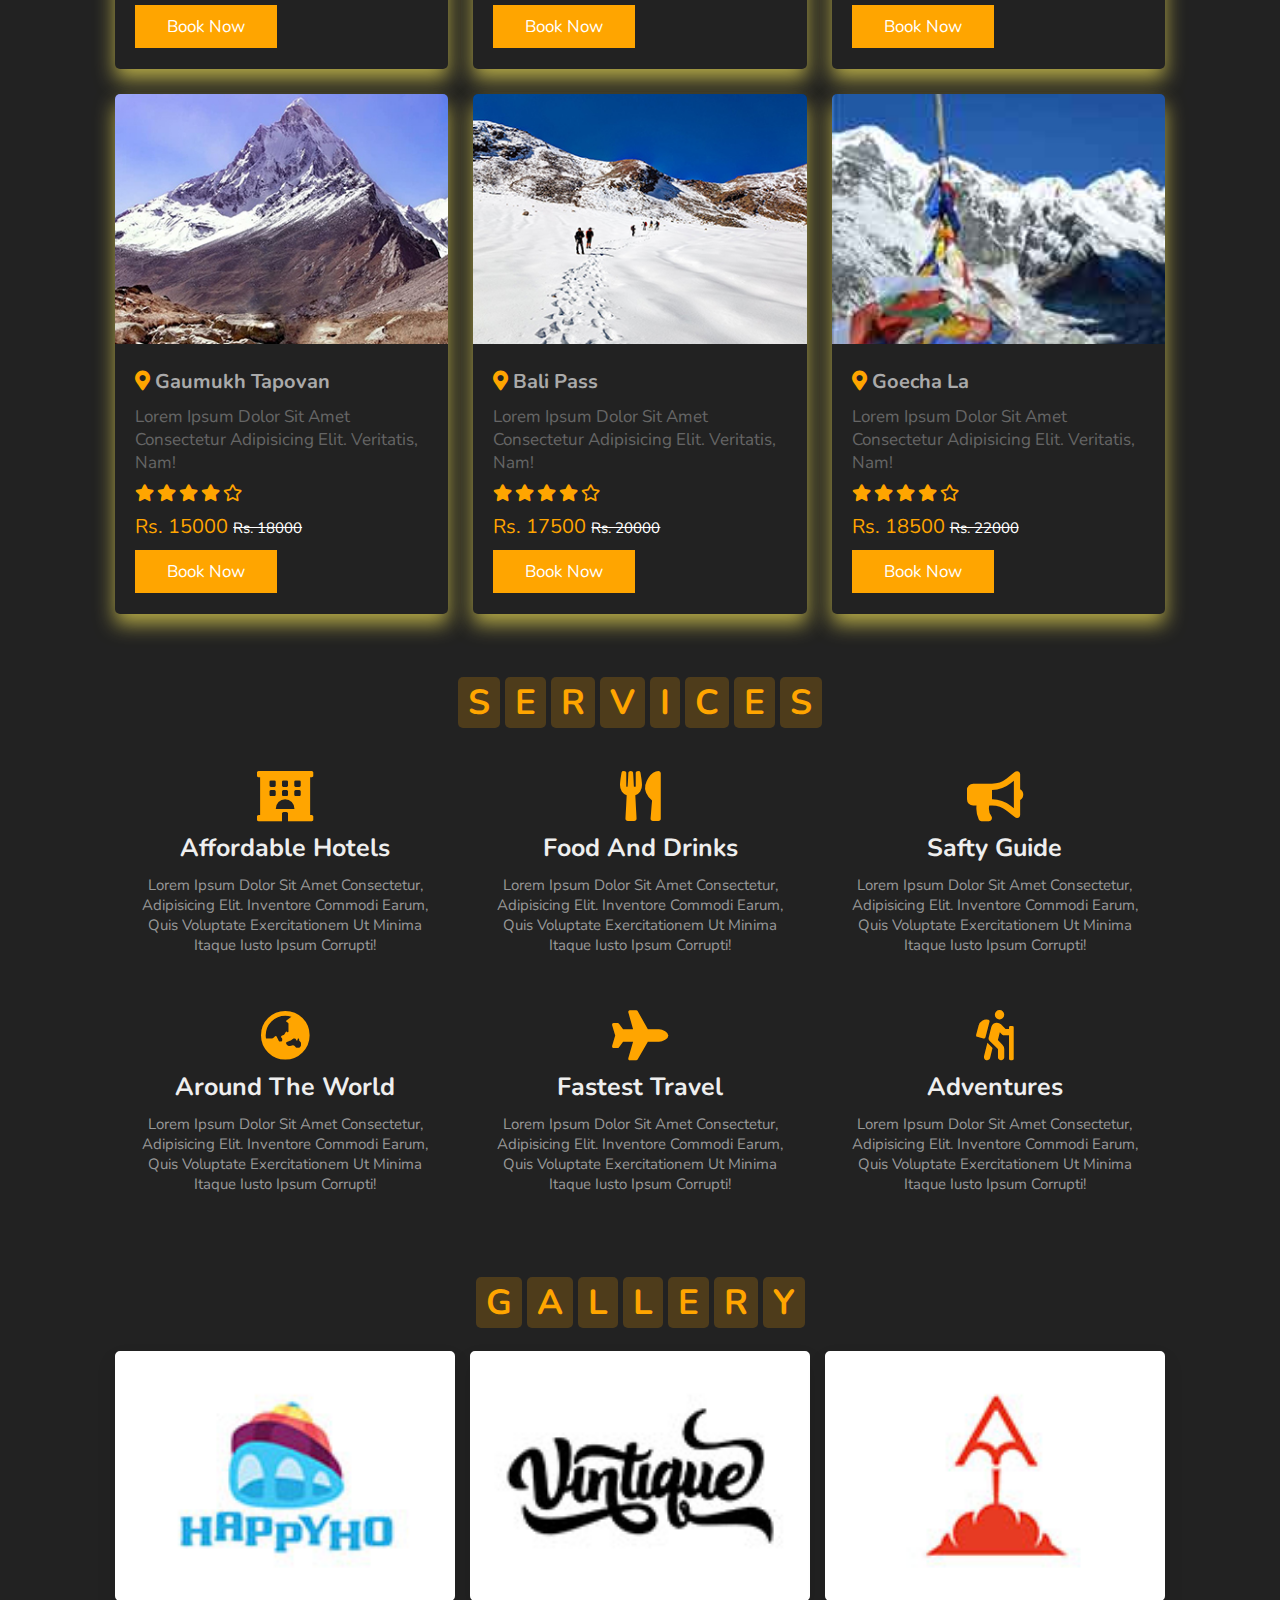
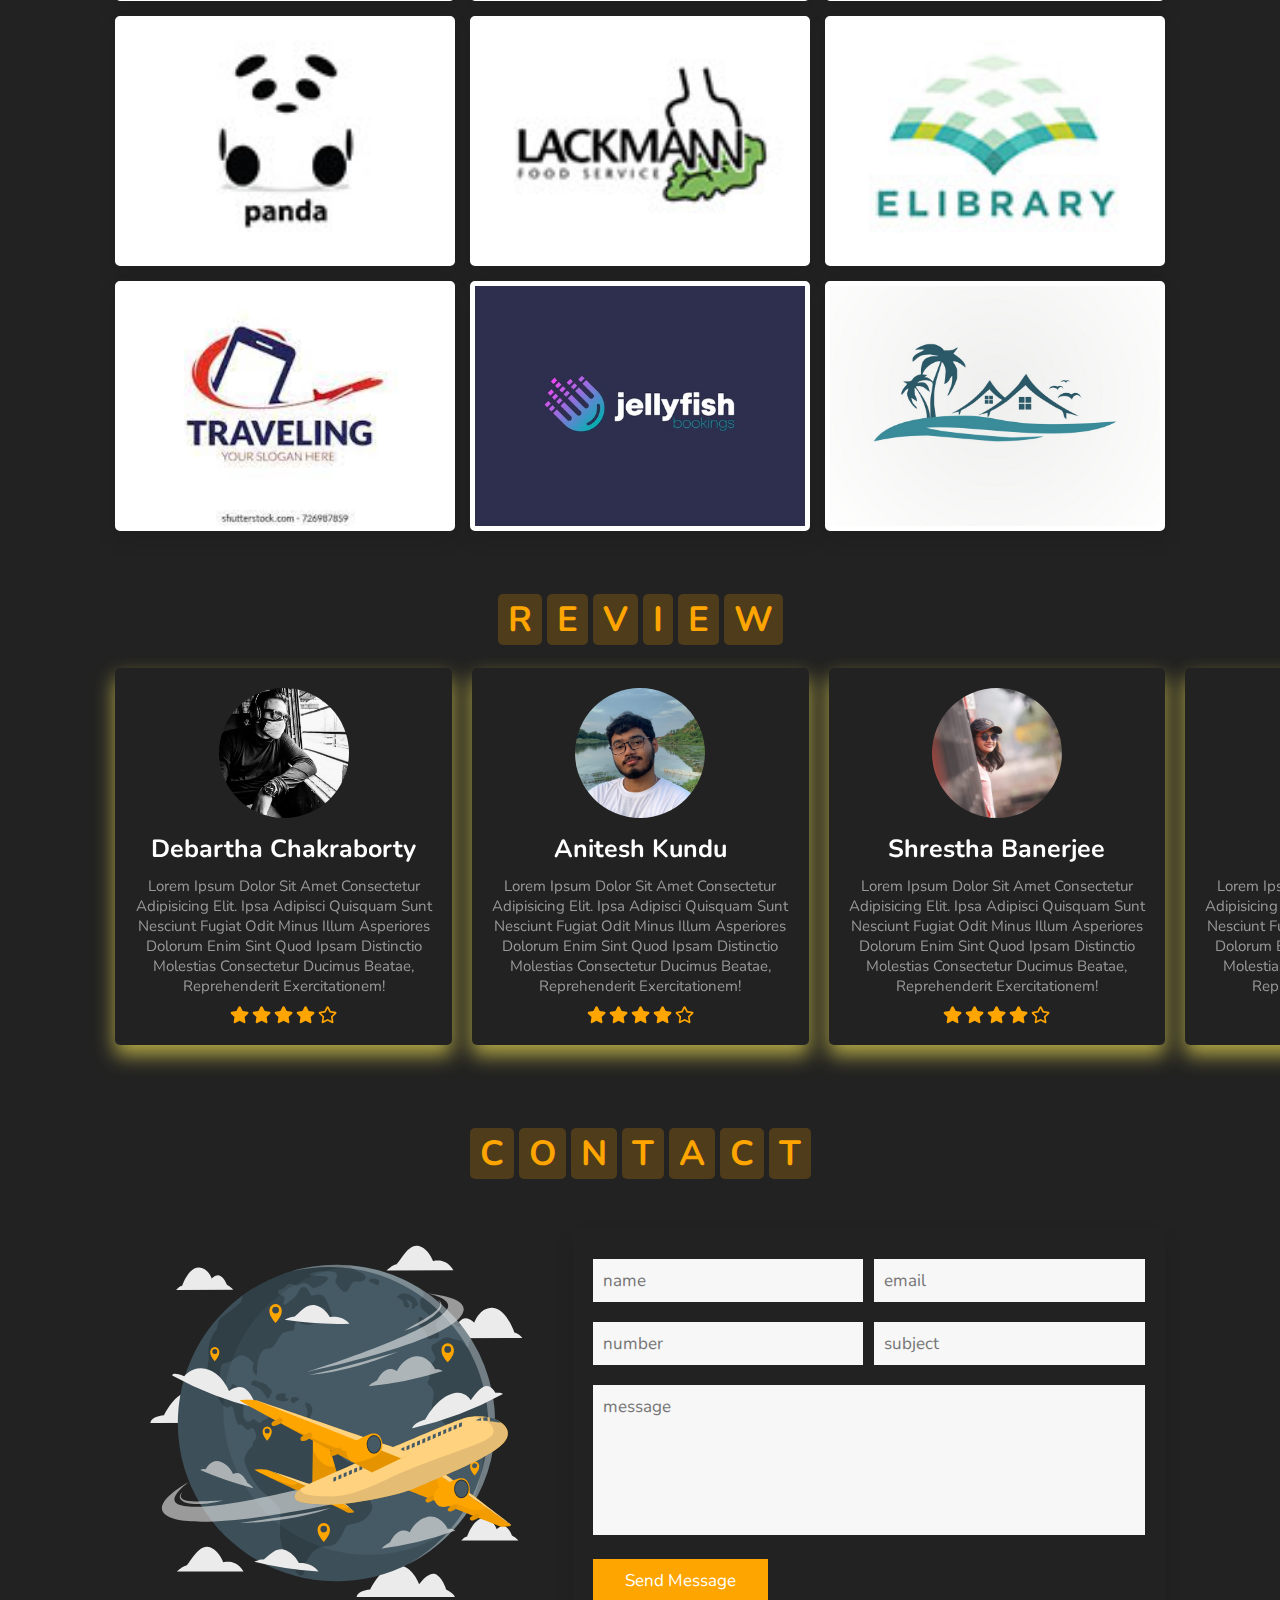
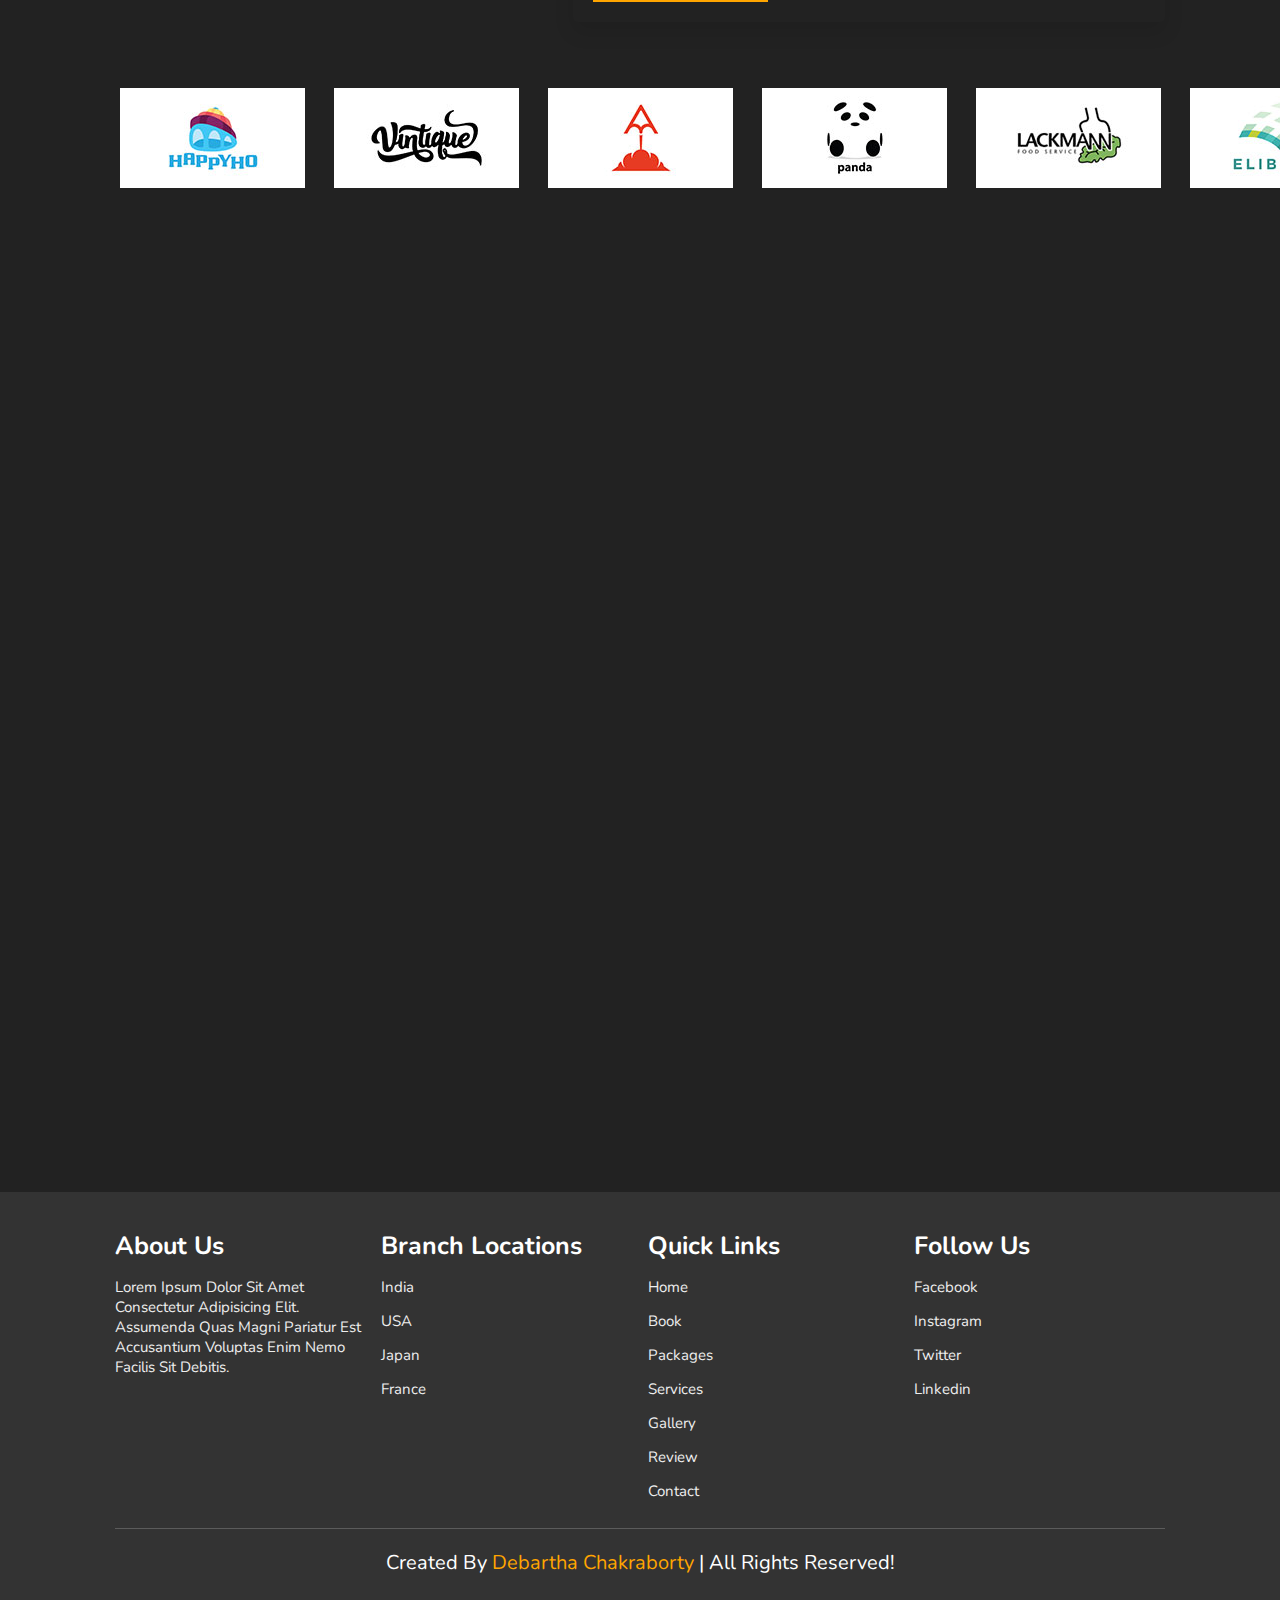
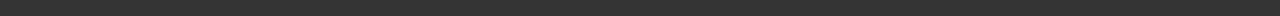
==== commit 507bf419: "final commit" ====
--- a/index.html
+++ b/index.html
@@ -3,7 +3,7 @@
 <head>
     <meta charset="UTF-8">
     <meta name="viewport" content="width=device-width, initial-scale=1.0">
-    <title>Homepage</title>
+    <title>HIMALAYAN</title>
 
     <link rel="stylesheet" href="https://unpkg.com/swiper/swiper-bundle.min.css" />
 
@@ -765,8 +765,8 @@
             <div class="swiper-slide"><img src="images/5.jpg" alt=""></div>
             <div class="swiper-slide"><img src="images/6.jpg" alt=""></div>
             <div class="swiper-slide"><img src="images/7.jpg" alt=""></div>
-            <!-- <div class="swiper-slide"><img src="images/8.jpg" alt=""></div>
-            <div class="swiper-slide"><img src="images/9.jpg" alt=""></div> -->
+            <div class="swiper-slide"><img src="images/8.jpg" alt=""></div>
+            <div class="swiper-slide"><img src="images/9.jpg" alt=""></div>
         </div>
     </div>
 
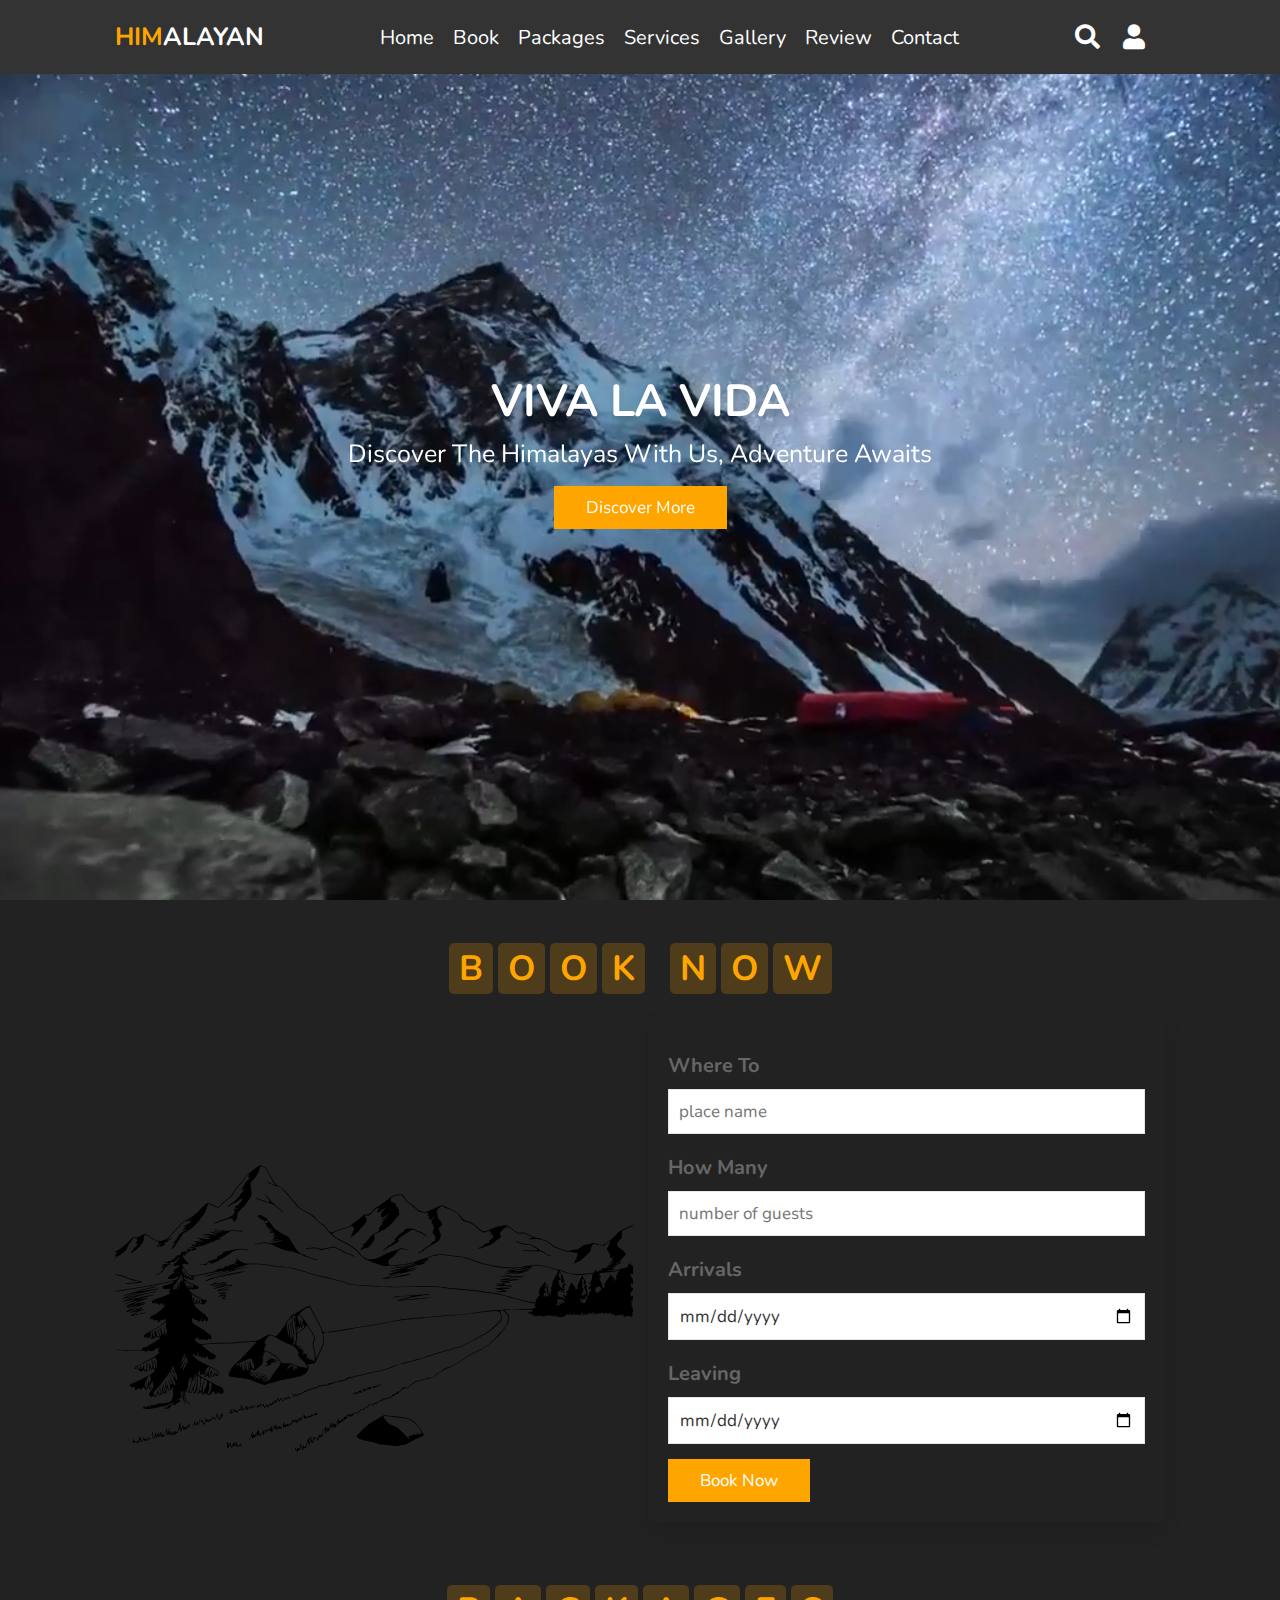
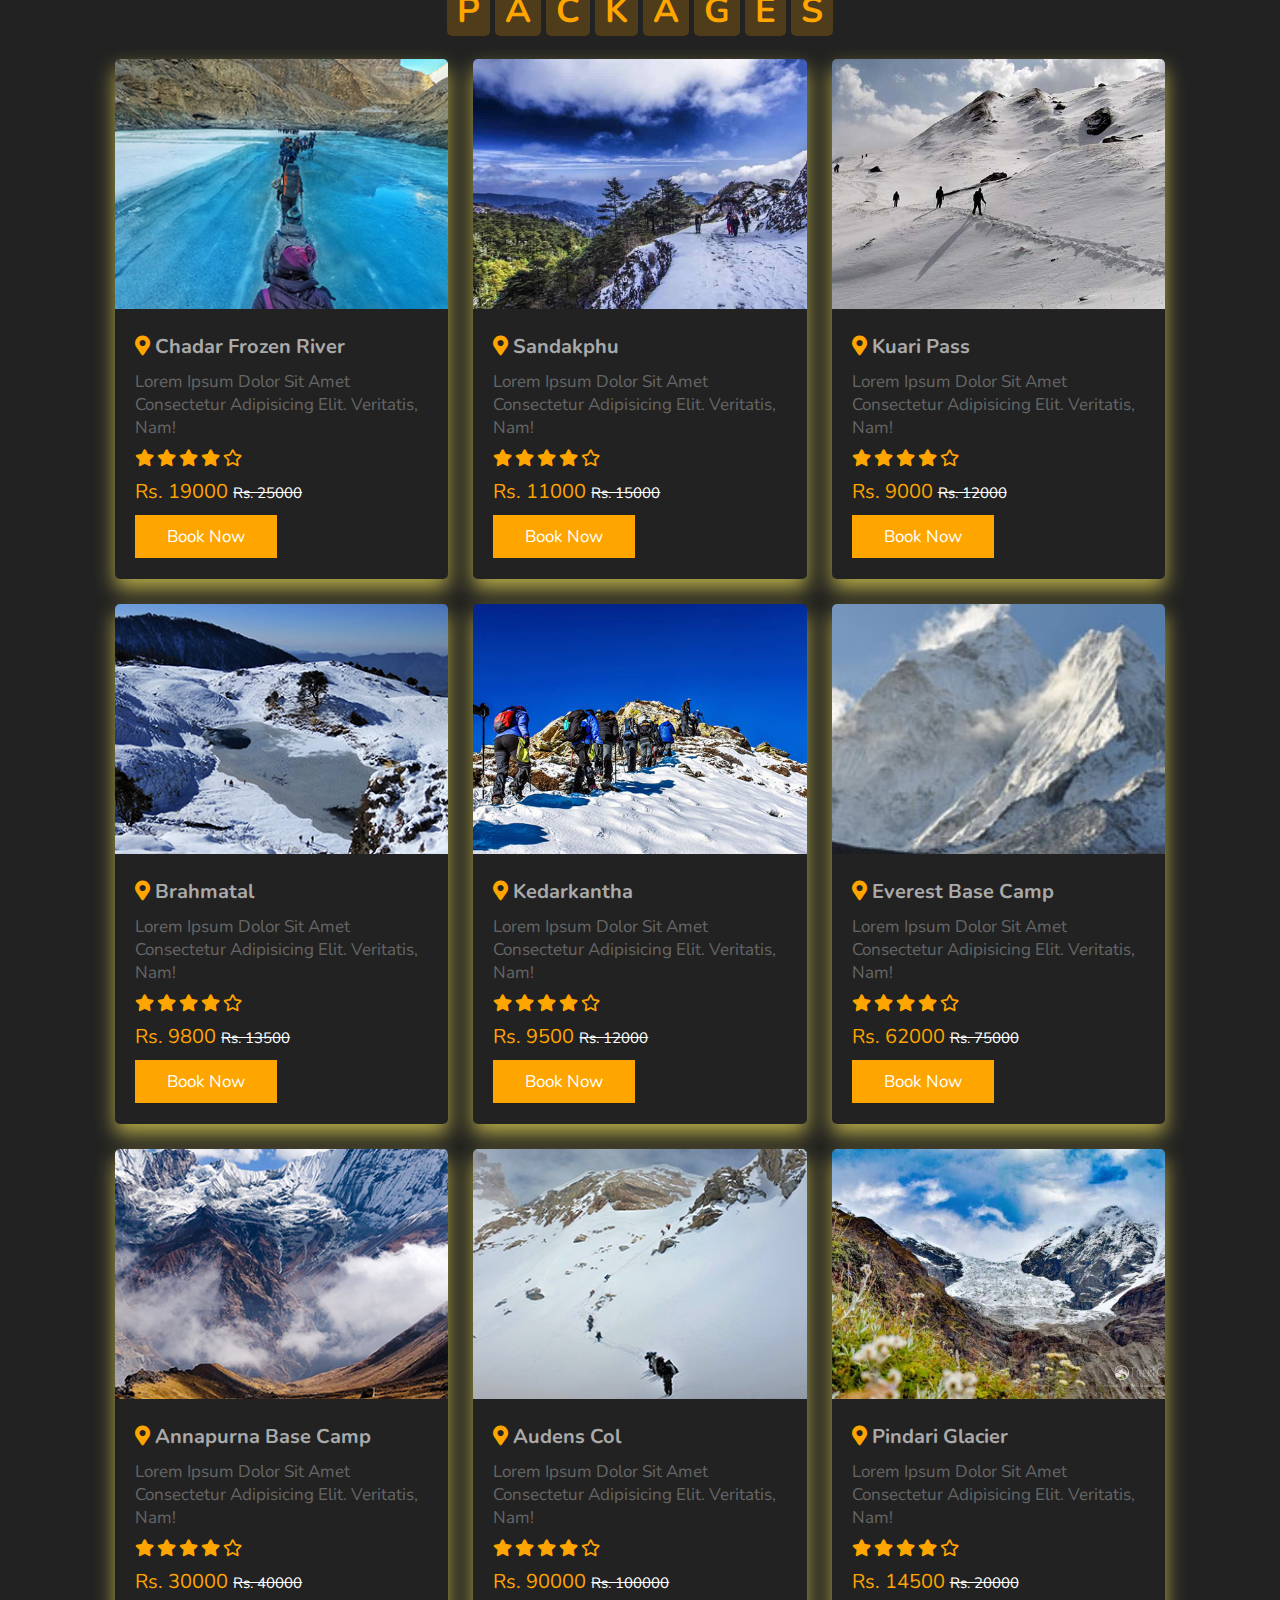
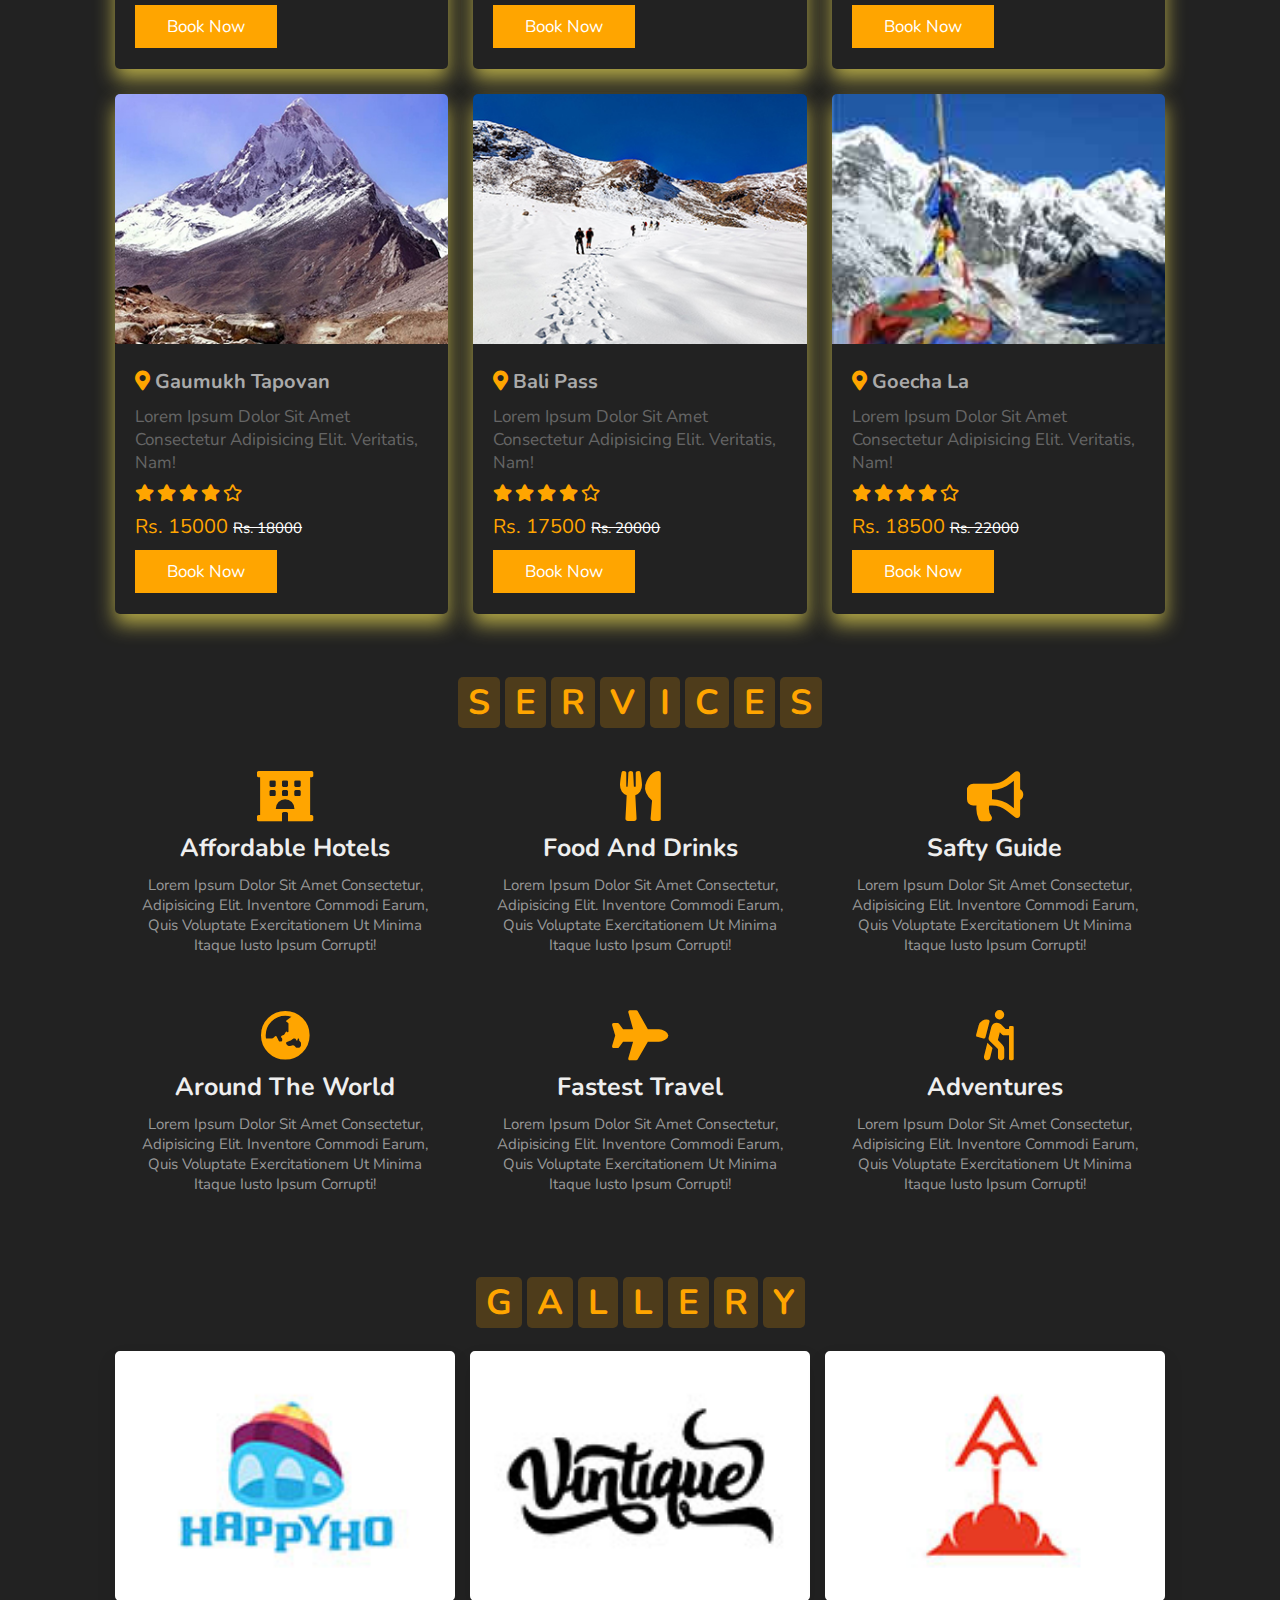
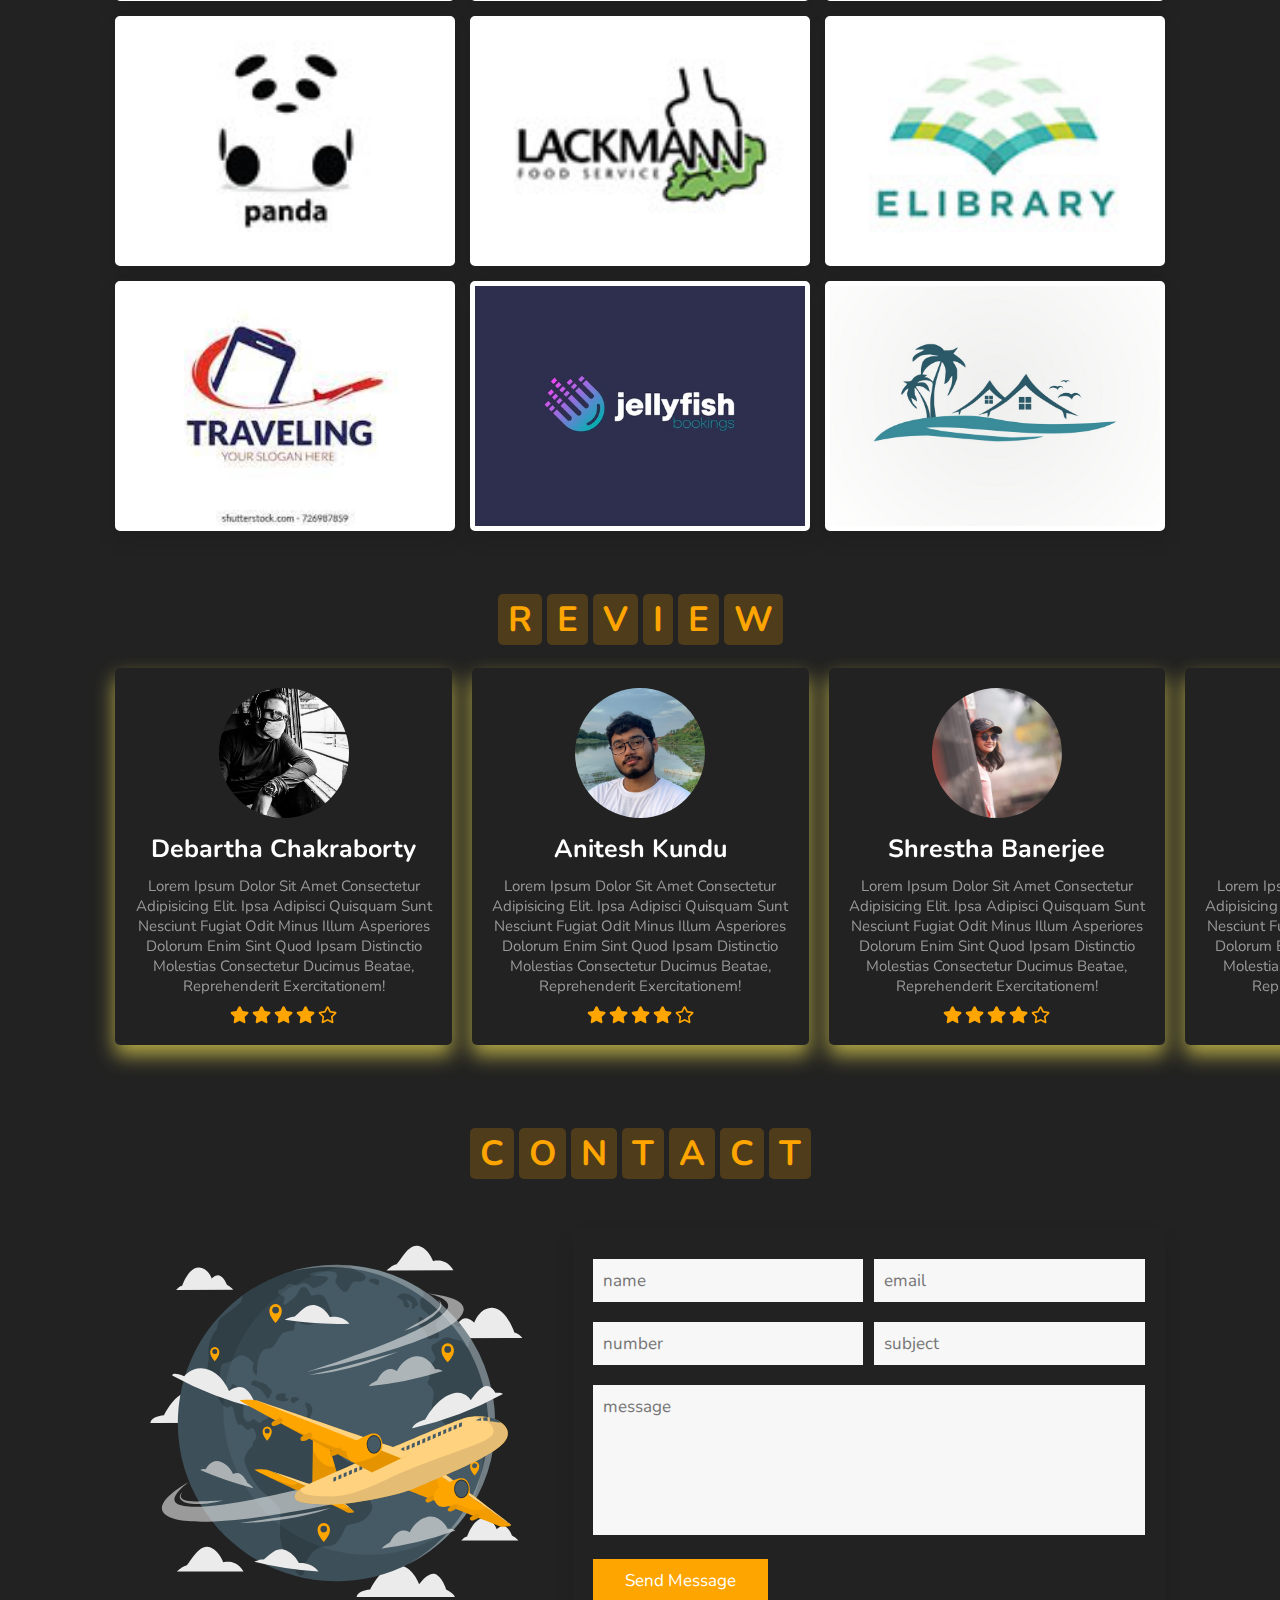
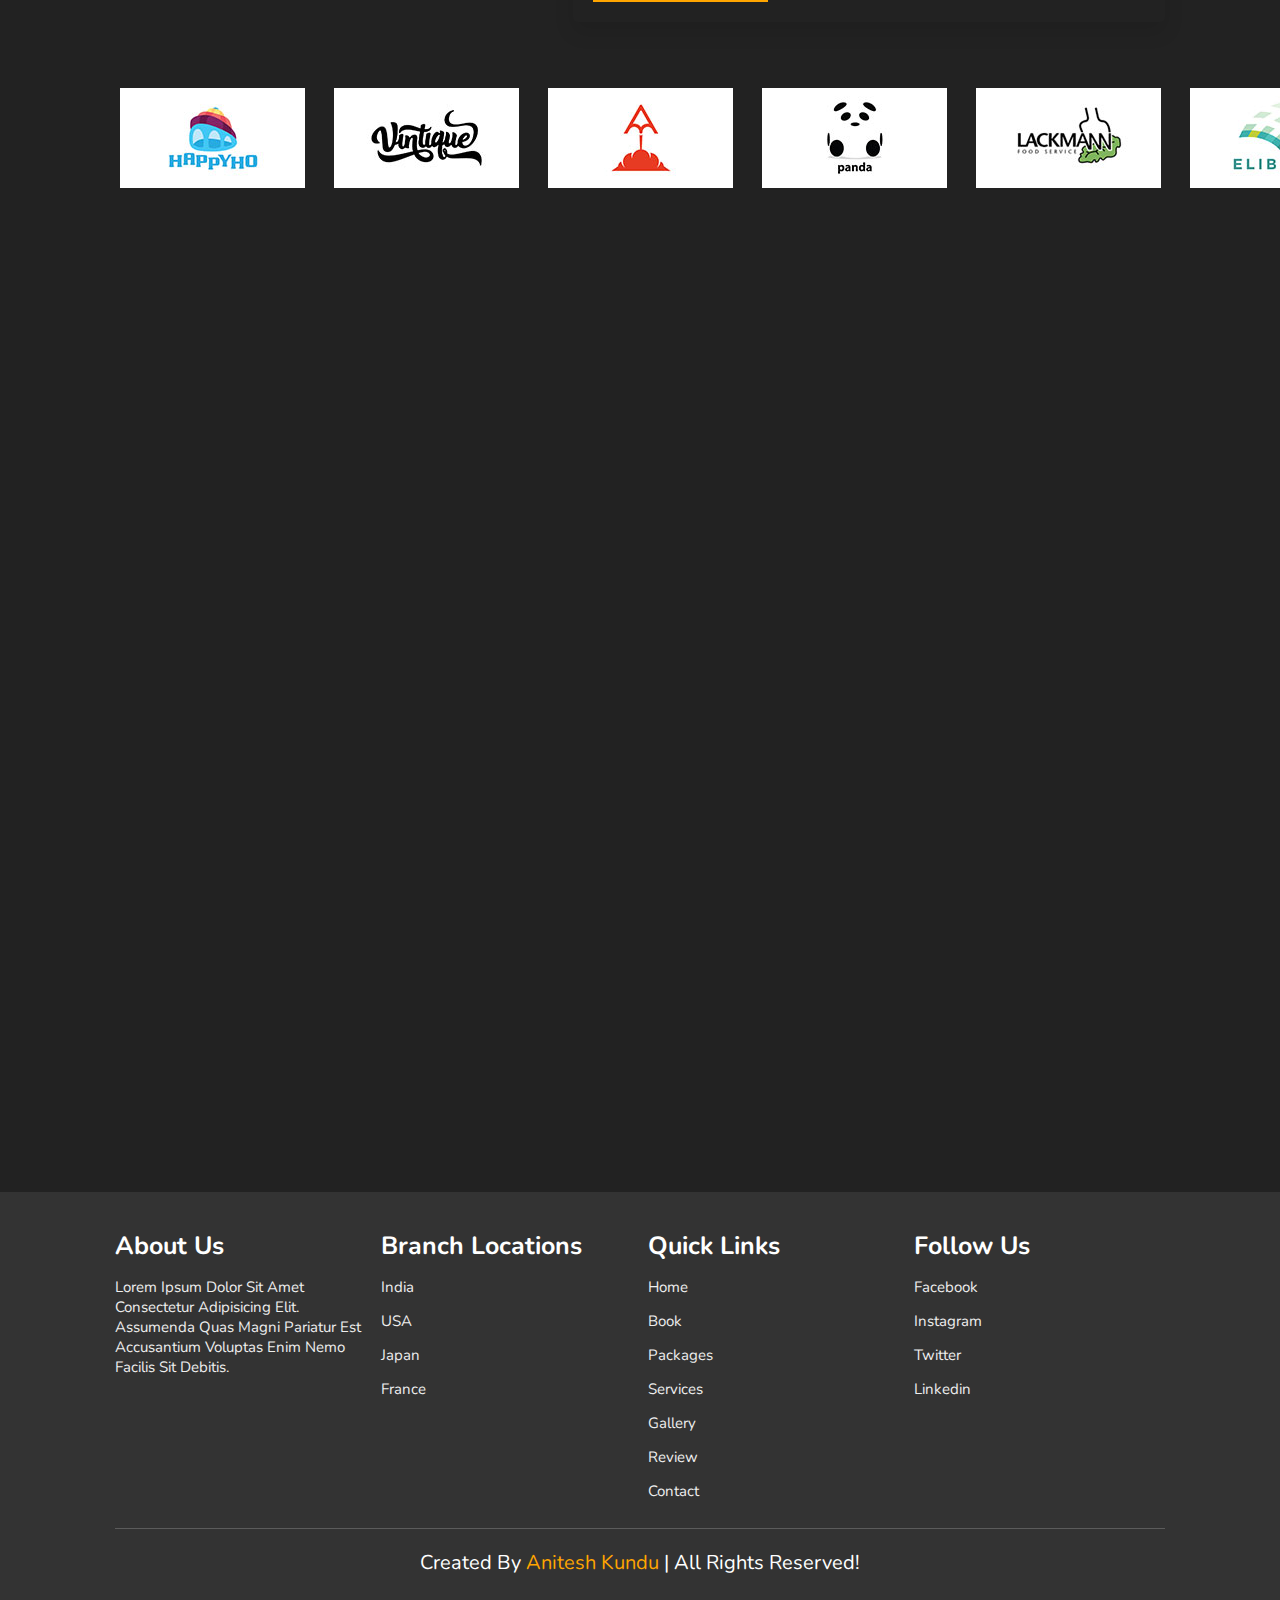
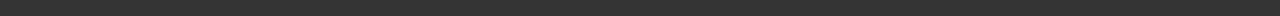
==== commit 7c555276: "Update index.html" ====
--- a/index.html
+++ b/index.html
@@ -809,7 +809,7 @@
 
     </div>
 
-    <h1 class="credit"> created by <span> Debartha Chakraborty </span> | all rights reserved! </h1>
+    <h1 class="credit"> created by <span> Anitesh Kundu </span> | all rights reserved! </h1>
 
 </section>
 
